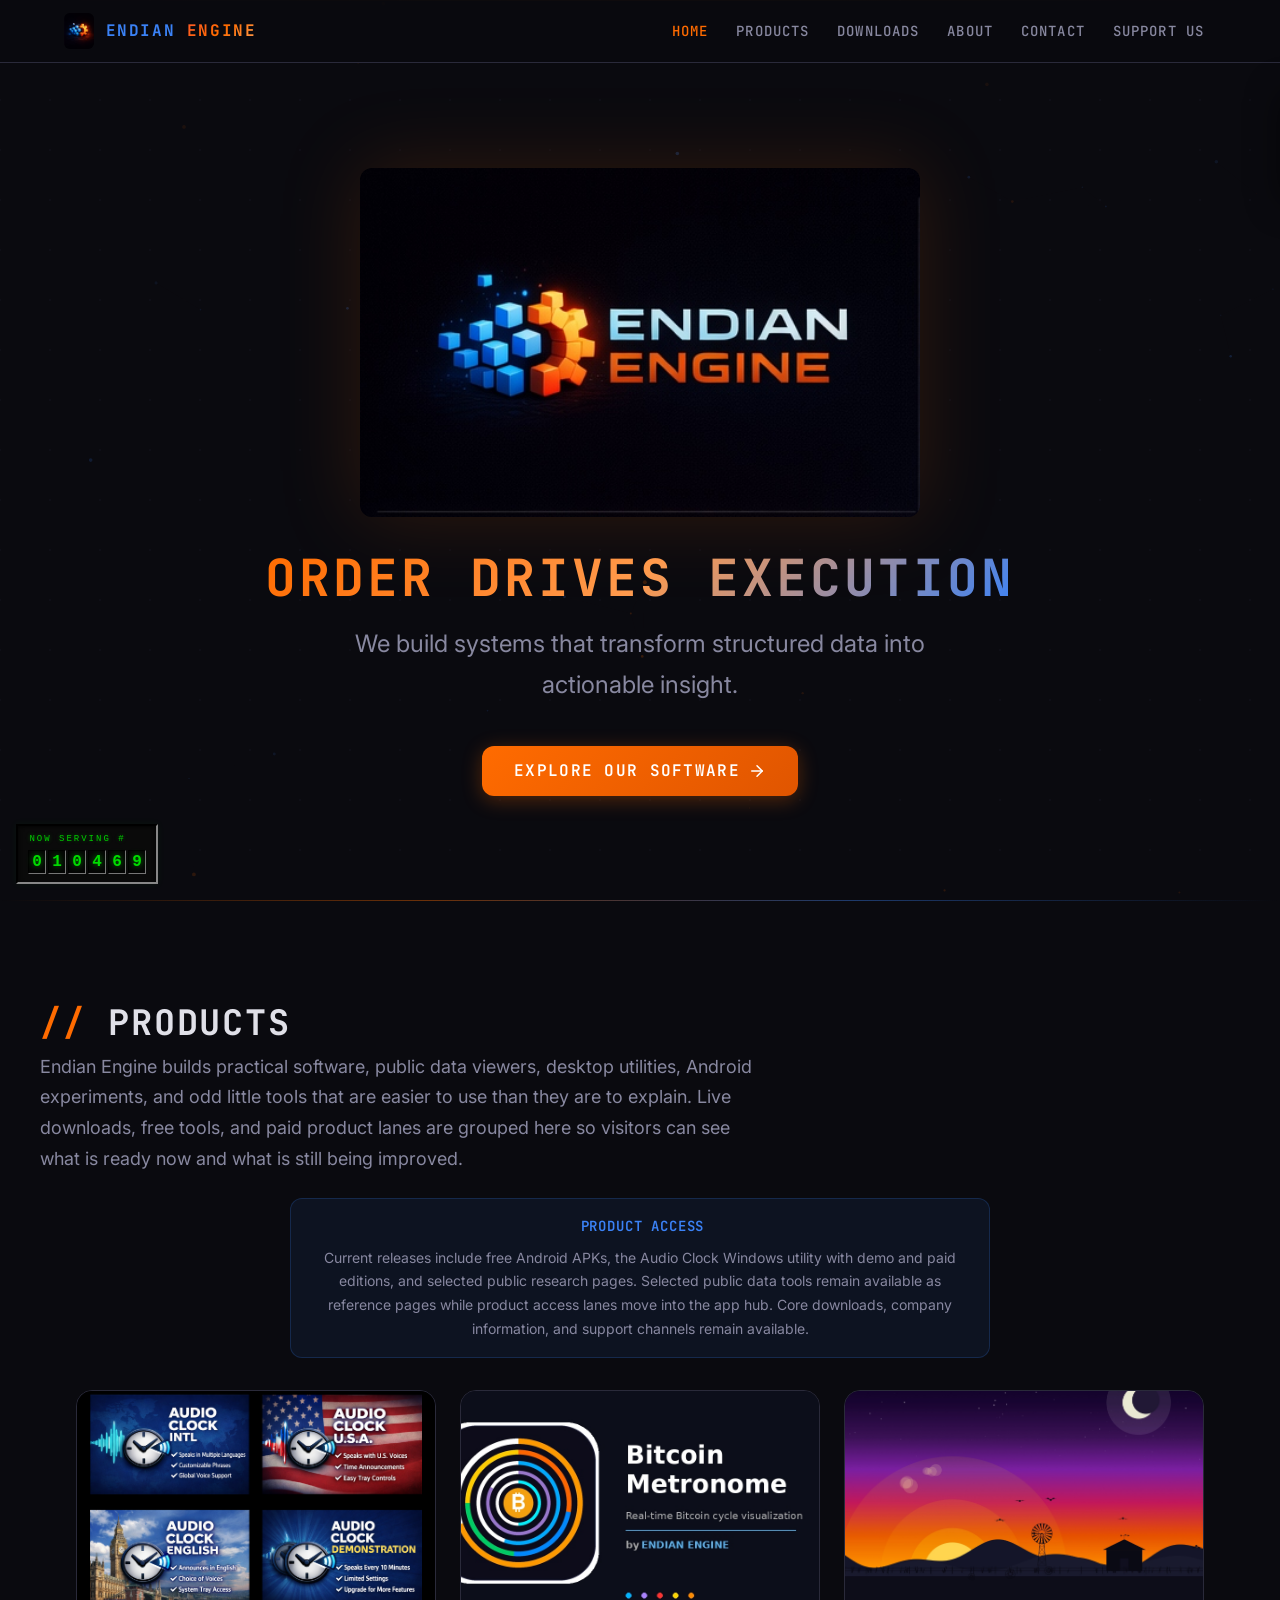
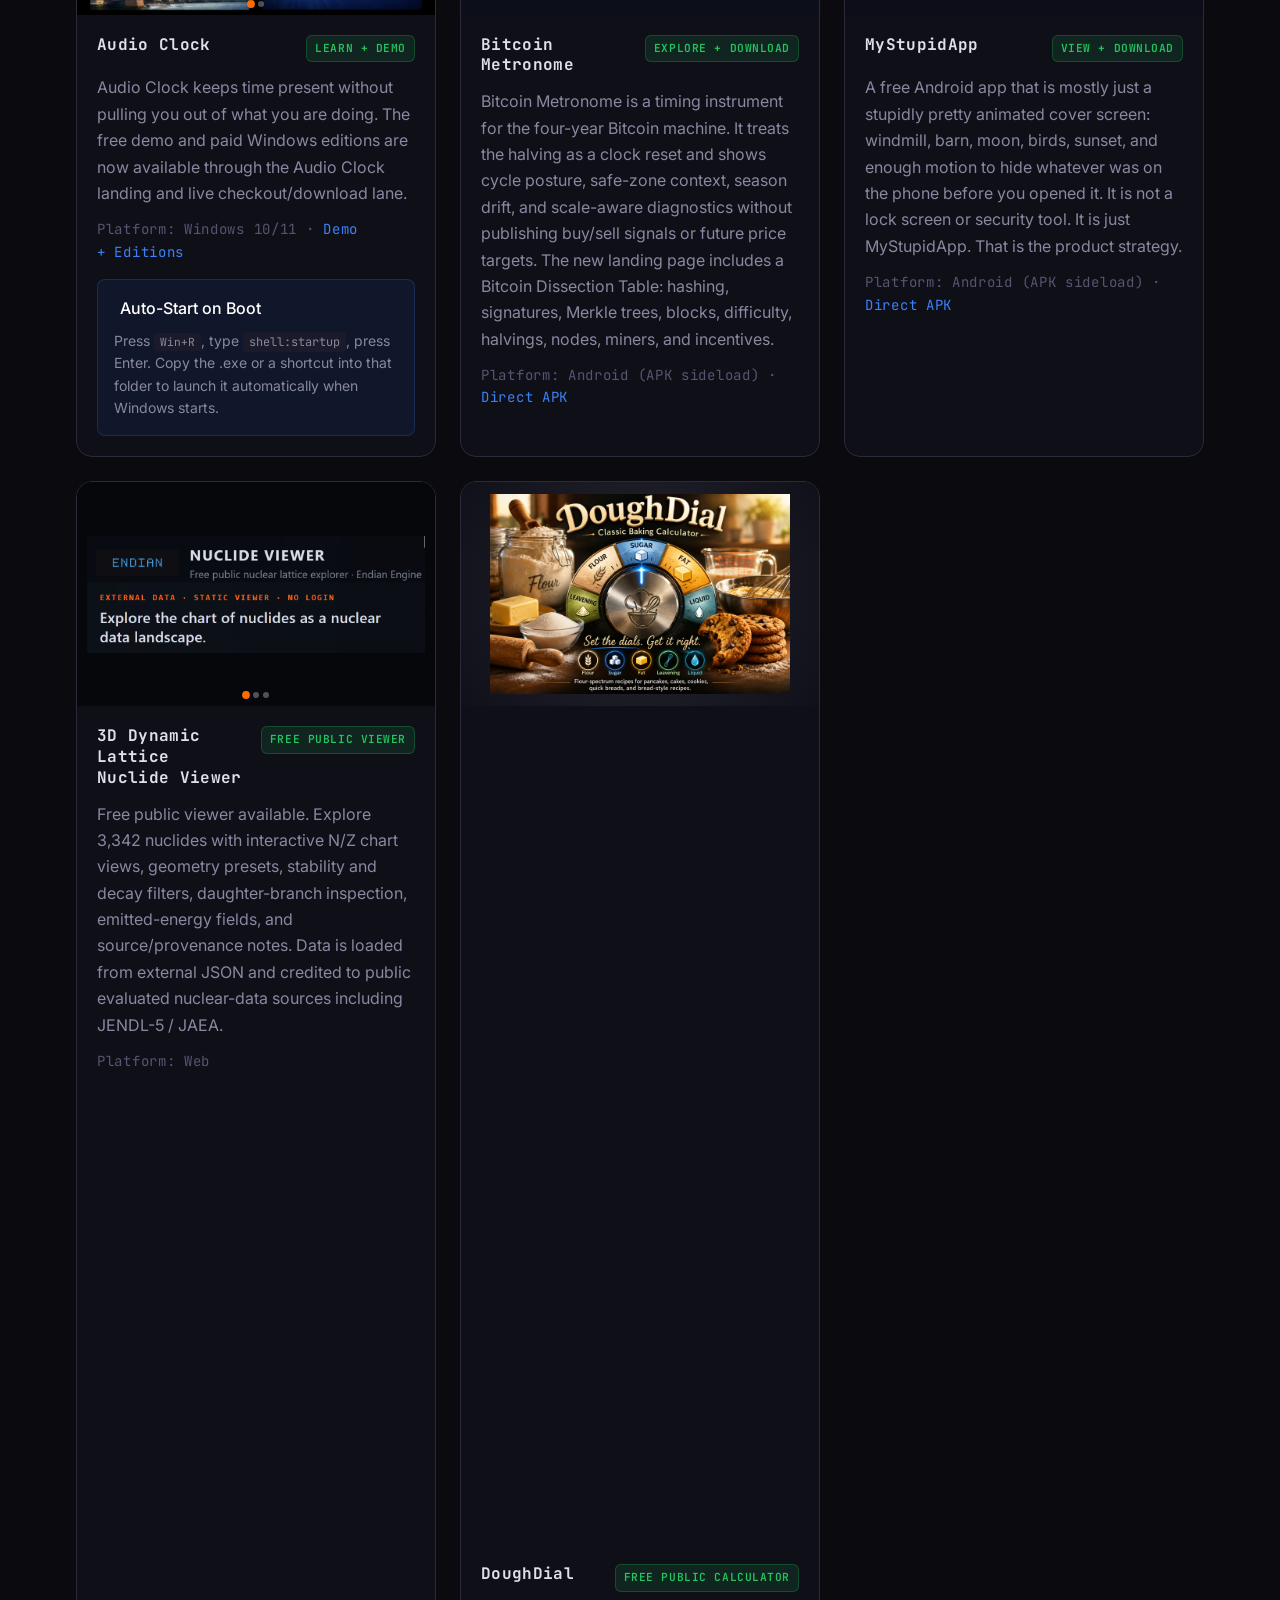
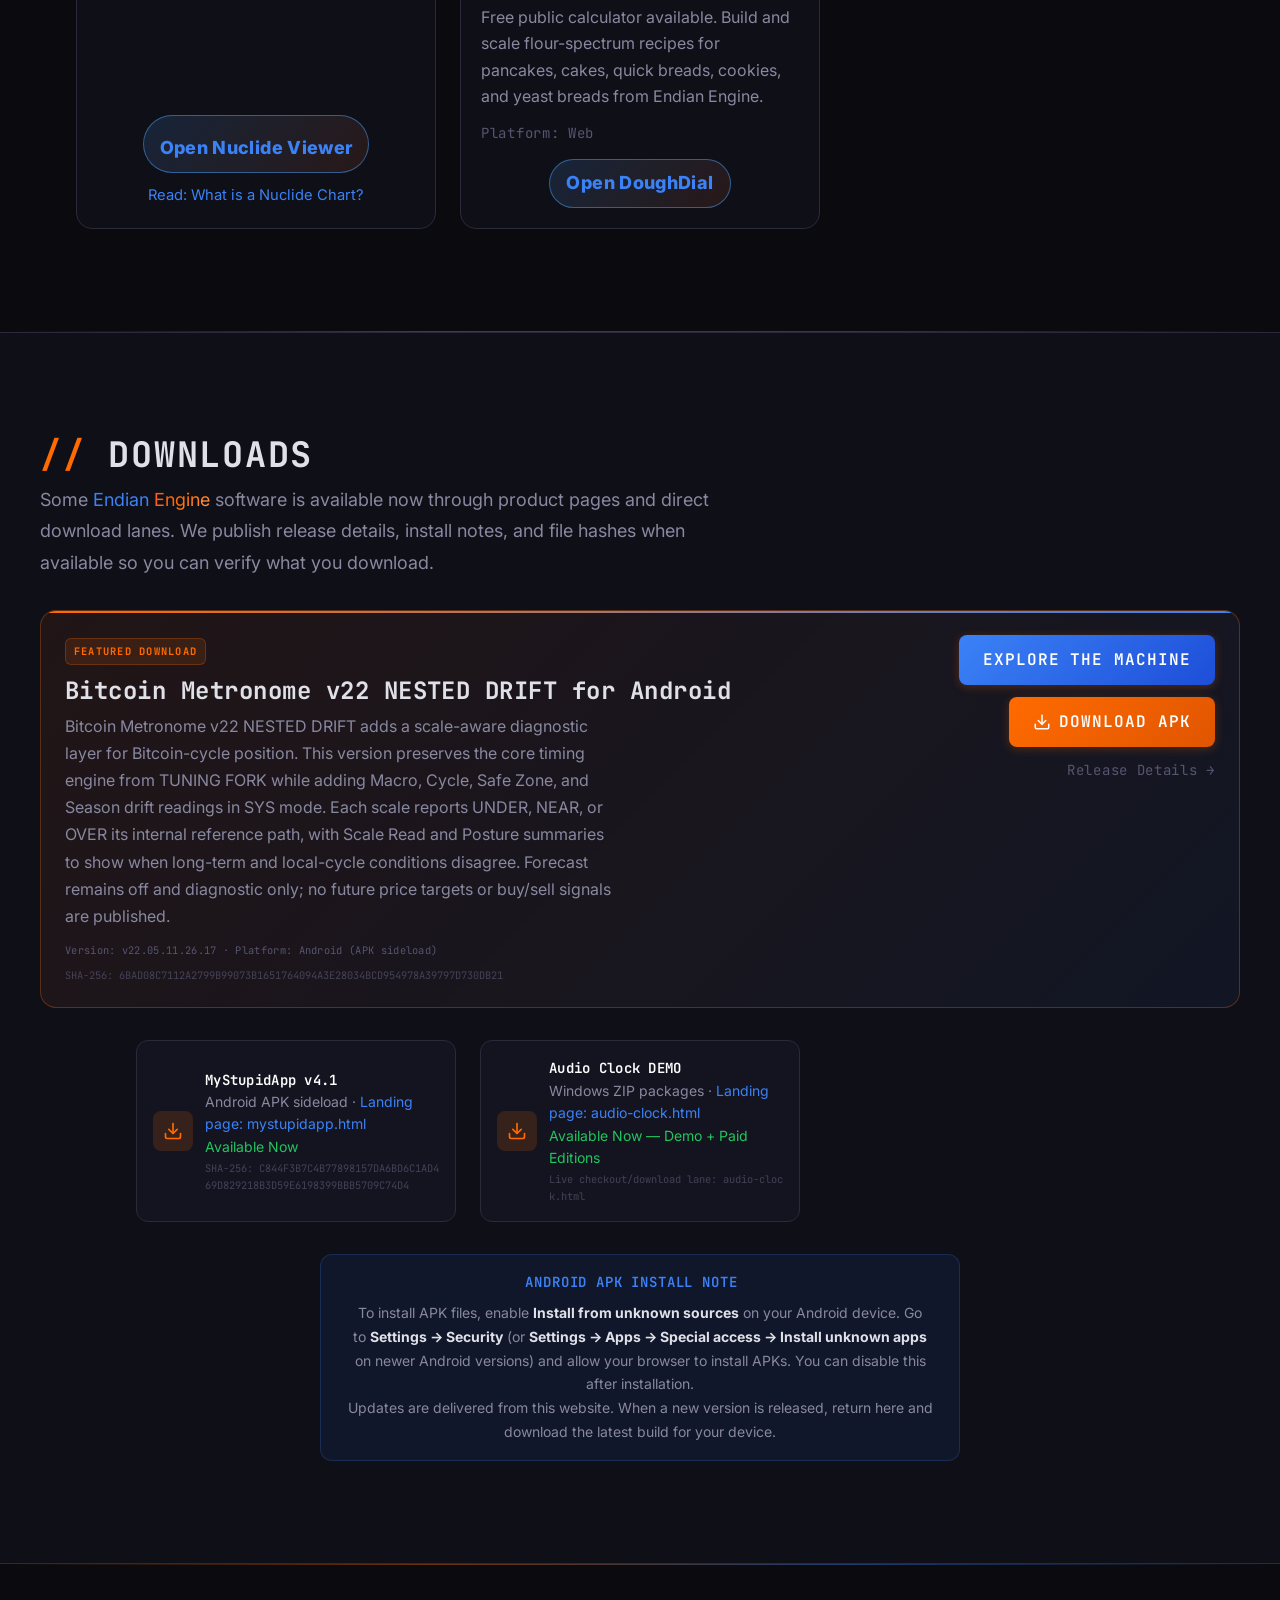
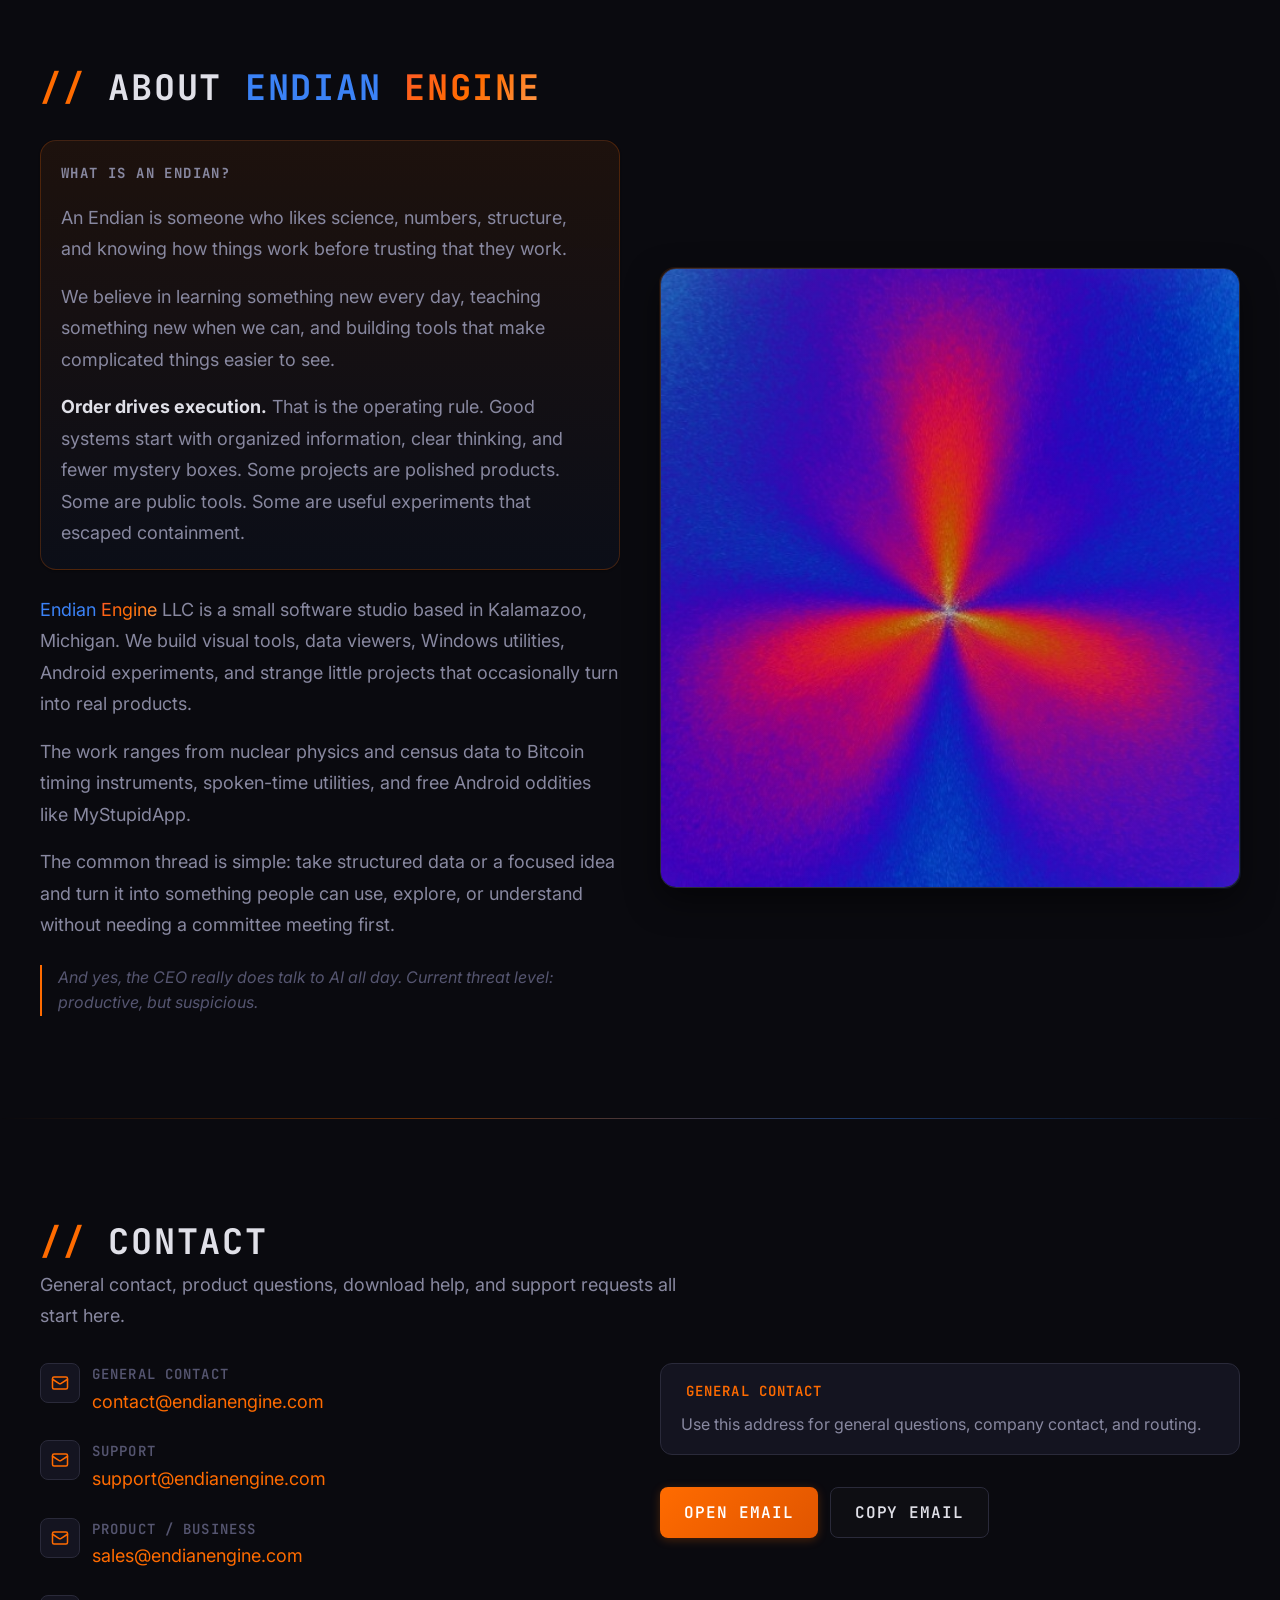
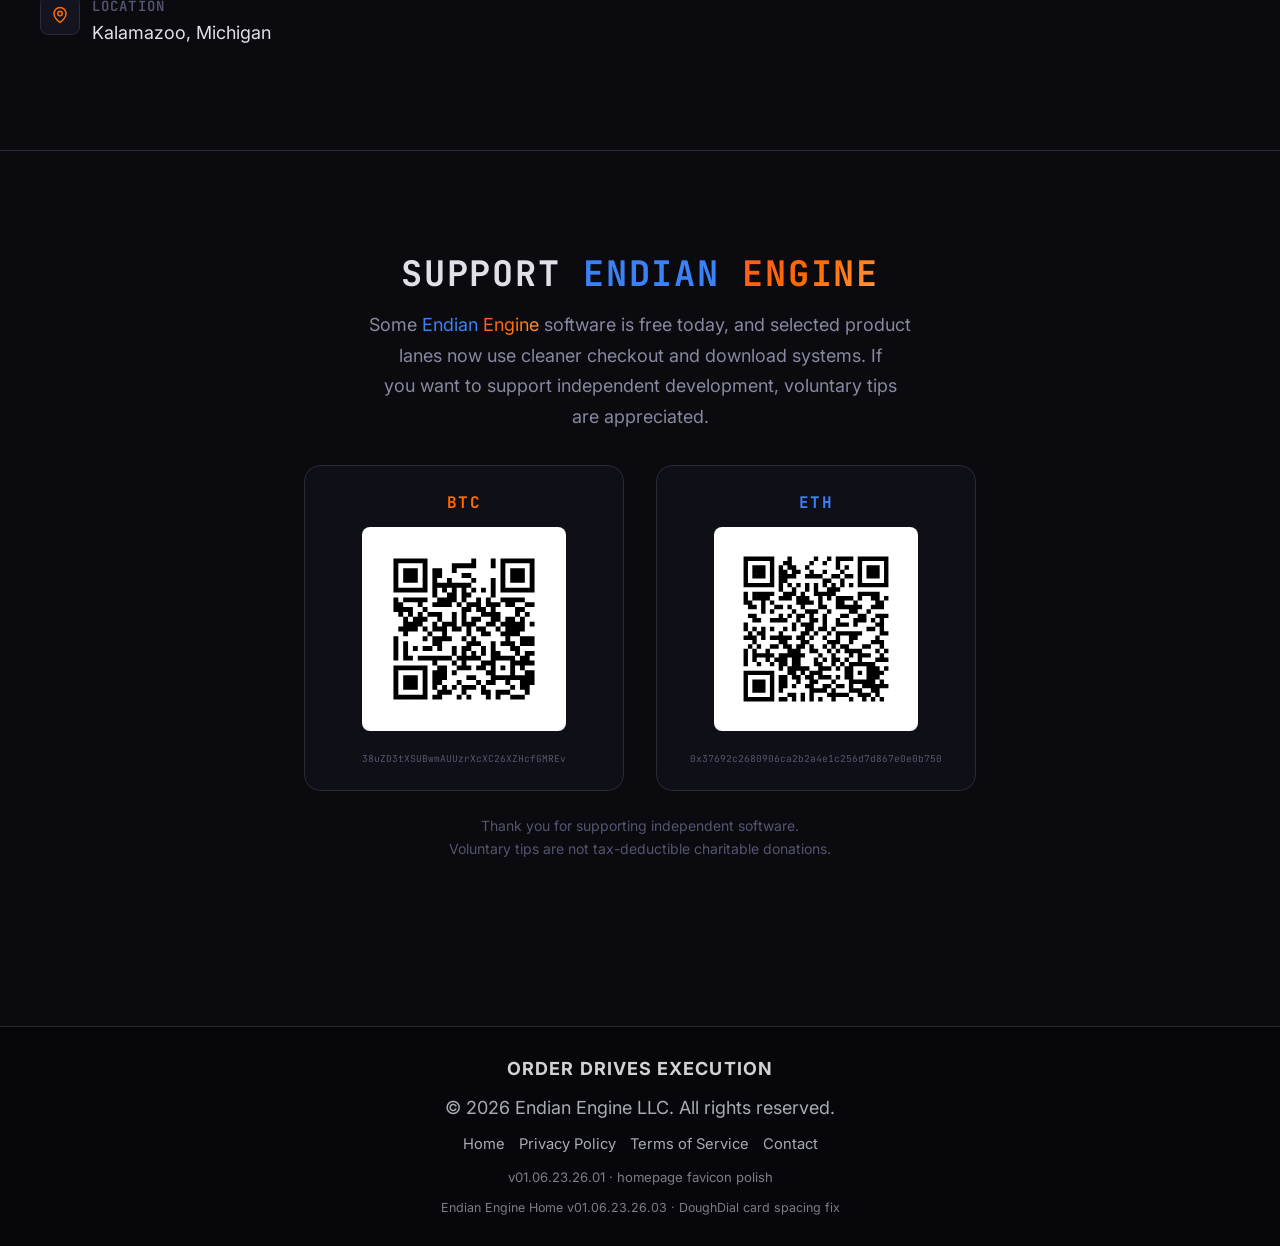
==== index.html @ 236b94b0 "Tighten DoughDial homepage card spacing" ====
<!DOCTYPE html>
<html lang="en">
<head>
  <meta charset="UTF-8">
  <meta name="viewport" content="width=device-width, initial-scale=1.0">

  <title>Endian Engine — Order Drives Execution</title>
  <link rel="icon" href="assets/endian-favicon.svg" type="image/svg+xml">
  <meta name="description" content="Endian Engine builds small software products, public data viewers, Windows utilities, Android experiments, and practical tools from Kalamazoo, Michigan.">

  <link rel="canonical" href="https://endianengine.com/">

  <meta property="og:title" content="Endian Engine — Order Drives Execution">
  <meta property="og:description" content="We build systems that transform structured data into actionable insight.">
  <meta property="og:url" content="https://endianengine.com/">
  <meta property="og:image" content="https://endianengine.com/assets/logo-main.jpg">
  <meta property="og:type" content="website">

  <meta property="og:site_name" content="Endian Engine">
  <meta name="twitter:card" content="summary_large_image">

  <link rel="preconnect" href="https://fonts.googleapis.com">
  <link rel="preconnect" href="https://fonts.gstatic.com" crossorigin>
<link href="https://fonts.googleapis.com/css2?family=JetBrains+Mono:wght@300;400;500;700&family=Inter:wght@300;400;500;600;700&display=swap" rel="stylesheet">

<style>
/* ========== RESET & BASE ========== */
*, *::before, *::after { box-sizing: border-box; margin: 0; padding: 0; }

html {
  -moz-text-size-adjust: none;
  -webkit-text-size-adjust: none;
  text-size-adjust: none;
  -webkit-font-smoothing: antialiased;
  -moz-osx-font-smoothing: grayscale;
  text-rendering: optimizeLegibility;
  scroll-behavior: smooth;
  scroll-padding-top: 80px;
}

:root {
  /* Type Scale */
  --text-xs:   clamp(0.75rem,  0.7rem  + 0.25vw, 0.875rem);
  --text-sm:   clamp(0.875rem, 0.8rem  + 0.35vw, 1rem);
  --text-base: clamp(1rem,     0.95rem + 0.25vw, 1.125rem);
  --text-lg:   clamp(1.125rem, 1rem    + 0.75vw, 1.5rem);
  --text-xl:   clamp(1.5rem,   1.2rem  + 1.25vw, 2.25rem);
  --text-2xl:  clamp(2rem,     1.2rem  + 2.5vw,  3.5rem);
  --text-3xl:  clamp(2.5rem,   1rem    + 4vw,    5rem);

  /* Spacing */
  --space-1:  0.25rem;
  --space-2:  0.5rem;
  --space-3:  0.75rem;
  --space-4:  1rem;
  --space-5:  1.25rem;
  --space-6:  1.5rem;
  --space-8:  2rem;
  --space-10: 2.5rem;
  --space-12: 3rem;
  --space-16: 4rem;
  --space-20: 5rem;
  --space-24: 6rem;
  --space-32: 8rem;

  /* Endian Engine Dark Palette */
  --color-bg:           #0a0a0f;
  --color-surface:      #0f0f18;
  --color-surface-2:    #141420;
  --color-surface-3:    #1a1a2a;
  --color-border:       #2a2a3a;
  --color-border-hover: #3a3a50;
  --color-text:         #e0e0e8;
  --color-text-muted:   #8888a0;
  --color-text-faint:   #555570;
  --color-orange:       #FF6B00;
  --color-orange-glow:  rgba(255, 107, 0, 0.15);
  --color-blue:         #3B82F6;
  --color-blue-glow:    rgba(59, 130, 246, 0.15);
  --color-green:        #22c55e;
  --color-yellow:       #eab308;
  --color-red:          #ef4444;

  /* Fonts */
  --font-display: 'JetBrains Mono', 'Courier New', monospace;
  --font-body: 'Inter', 'Helvetica Neue', sans-serif;

  /* Radius */
  --radius-sm: 0.375rem;
  --radius-md: 0.5rem;
  --radius-lg: 0.75rem;
  --radius-xl: 1rem;

  /* Transitions */
  --transition-interactive: 180ms cubic-bezier(0.16, 1, 0.3, 1);
  --ease-out: cubic-bezier(0.16, 1, 0.3, 1);

  /* Shadows */
  --shadow-sm: 0 1px 2px rgba(0,0,0,0.3);
  --shadow-md: 0 4px 12px rgba(0,0,0,0.4);
  --shadow-lg: 0 12px 32px rgba(0,0,0,0.5);
  --shadow-orange: 0 0 30px rgba(255,107,0,0.2);
  --shadow-blue: 0 0 30px rgba(59,130,246,0.2);

  /* Content widths */
  --content-default: 960px;
  --content-wide: 1200px;
}

body {
  min-height: 100dvh;
  line-height: 1.6;
  font-family: var(--font-body);
  font-size: var(--text-base);
  color: var(--color-text);
  background-color: var(--color-bg);
  overflow-x: hidden;
}

img, picture, video, canvas, svg { display: block; max-width: 100%; height: auto; }
ul[role="list"], ol[role="list"] { list-style: none; }
input, button, textarea, select { font: inherit; color: inherit; }
h1, h2, h3, h4, h5, h6 { text-wrap: balance; line-height: 1.15; font-family: var(--font-display); }
p, li, figcaption { text-wrap: pretty; max-width: 72ch; }

::selection {
  background: rgba(255, 107, 0, 0.25);
  color: var(--color-text);
}

:focus-visible {
  outline: 2px solid var(--color-orange);
  outline-offset: 3px;
  border-radius: var(--radius-sm);
}

@media (prefers-reduced-motion: reduce) {
  *, *::before, *::after {
    animation-duration: 0.01ms !important;
    animation-iteration-count: 1 !important;
    transition-duration: 0.01ms !important;
    scroll-behavior: auto !important;
  }
}

button { cursor: pointer; background: none; border: none; }

a, button, [role="button"], input, textarea, select {
  transition: color var(--transition-interactive),
              background var(--transition-interactive),
              border-color var(--transition-interactive),
              box-shadow var(--transition-interactive);
}

.sr-only {
  position: absolute; width: 1px; height: 1px; padding: 0; margin: -1px;
  overflow: hidden; clip: rect(0, 0, 0, 0); white-space: nowrap; border-width: 0;
}

/* ========== GRID BACKGROUND ========== */
#grid-canvas {
  position: fixed;
  top: 0;
  left: 0;
  width: 100%;
  height: 100%;
  z-index: 0;
  pointer-events: none;
  opacity: 0.4;
}

/* ========== HEADER / NAV ========== */
.header {
  position: fixed;
  top: 0;
  left: 0;
  right: 0;
  z-index: 100;
  background: rgba(10, 10, 15, 0.85);
  backdrop-filter: blur(16px);
  -webkit-backdrop-filter: blur(16px);
  border-bottom: 1px solid var(--color-border);
  transition: transform 0.3s var(--ease-out), box-shadow 0.3s var(--ease-out);
}

.header--scrolled {
  box-shadow: 0 2px 20px rgba(0,0,0,0.5);
}

.header-inner {
  max-width: var(--content-wide);
  margin: 0 auto;
  padding: var(--space-3) var(--space-6);
  display: flex;
  align-items: center;
  justify-content: space-between;
}

.header-logo {
  display: flex;
  align-items: center;
  gap: var(--space-3);
  text-decoration: none;
  color: var(--color-text);
}

.header-logo img {
  height: 36px;
  width: auto;
  border-radius: var(--radius-sm);
}

.header-logo-text {
  font-family: var(--font-display);
  font-size: var(--text-sm);
  font-weight: 700;
  letter-spacing: 0.1em;
  text-transform: uppercase;
  color: var(--color-orange);
}

.nav-desktop {
  display: flex;
  gap: var(--space-1);
}

.nav-desktop a {
  font-family: var(--font-display);
  font-size: var(--text-xs);
  font-weight: 500;
  letter-spacing: 0.08em;
  text-transform: uppercase;
  color: var(--color-text-muted);
  text-decoration: none;
  padding: var(--space-2) var(--space-3);
  border-radius: var(--radius-sm);
  transition: color var(--transition-interactive), background var(--transition-interactive);
}

.nav-desktop a:hover {
  color: var(--color-orange);
  background: var(--color-orange-glow);
}

.nav-desktop a.active {
  color: var(--color-orange);
}

/* Mobile hamburger */
.nav-toggle {
  display: none;
  flex-direction: column;
  gap: 5px;
  padding: var(--space-2);
  cursor: pointer;
}

.nav-toggle span {
  display: block;
  width: 24px;
  height: 2px;
  background: var(--color-text);
  transition: transform 0.3s var(--ease-out), opacity 0.3s var(--ease-out);
}

.nav-toggle.open span:nth-child(1) { transform: rotate(45deg) translate(5px, 5px); }
.nav-toggle.open span:nth-child(2) { opacity: 0; }
.nav-toggle.open span:nth-child(3) { transform: rotate(-45deg) translate(5px, -5px); }

.nav-mobile {
  display: none;
  position: fixed;
  top: 60px;
  left: 0;
  right: 0;
  background: rgba(10, 10, 15, 0.95);
  backdrop-filter: blur(16px);
  -webkit-backdrop-filter: blur(16px);
  border-bottom: 1px solid var(--color-border);
  padding: var(--space-4);
  z-index: 99;
}

.nav-mobile.open {
  display: flex;
  flex-direction: column;
  gap: var(--space-2);
}

.nav-mobile a {
  font-family: var(--font-display);
  font-size: var(--text-sm);
  font-weight: 500;
  letter-spacing: 0.08em;
  text-transform: uppercase;
  color: var(--color-text-muted);
  text-decoration: none;
  padding: var(--space-3) var(--space-4);
  border-radius: var(--radius-sm);
  transition: color var(--transition-interactive), background var(--transition-interactive);
}

.nav-mobile a:hover,
.nav-mobile a:active {
  color: var(--color-orange);
  background: var(--color-orange-glow);
}

@media (max-width: 768px) {
  .nav-desktop { display: none; }
  .nav-toggle { display: flex; }
}

/* ========== SECTIONS ========== */
.section {
  position: relative;
  z-index: 1;
  padding: clamp(var(--space-12), 8vw, var(--space-32)) var(--space-6);
}

.section-inner {
  max-width: var(--content-wide);
  margin: 0 auto;
}

.section-heading {
  font-size: var(--text-xl);
  font-weight: 700;
  color: var(--color-text);
  margin-bottom: var(--space-2);
  letter-spacing: 0.05em;
  text-transform: uppercase;
}

.section-heading .accent {
  color: var(--color-orange);
}

.section-subtext {
  font-size: var(--text-base);
  color: var(--color-text-muted);
  max-width: 65ch;
  line-height: 1.7;
}

/* ========== HERO ========== */
.hero {
  min-height: 100vh;
  display: flex;
  align-items: center;
  justify-content: center;
  text-align: center;
  padding: var(--space-32) var(--space-6) var(--space-16);
  position: relative;
  overflow: hidden;
}

.hero-content {
  position: relative;
  z-index: 2;
  max-width: 800px;
}

.hero-logo {
  max-width: 560px;
  width: 100%;
  margin: 0 auto var(--space-8);
  border-radius: var(--radius-lg);
  filter: drop-shadow(0 0 40px rgba(255, 107, 0, 0.15));
}

.hero-tagline {
  font-family: var(--font-display);
  font-size: var(--text-2xl);
  font-weight: 700;
  letter-spacing: 0.06em;
  text-transform: uppercase;
  margin-bottom: var(--space-4);
  background: linear-gradient(135deg, var(--color-orange), #ff9b4e, var(--color-blue));
  -webkit-background-clip: text;
  -webkit-text-fill-color: transparent;
  background-clip: text;
}

.hero-subtitle {
  font-size: var(--text-lg);
  color: var(--color-text-muted);
  max-width: 580px;
  margin: 0 auto var(--space-10);
  line-height: 1.7;
}

.hero-cta {
  display: inline-flex;
  align-items: center;
  gap: var(--space-2);
  font-family: var(--font-display);
  font-size: var(--text-sm);
  font-weight: 600;
  letter-spacing: 0.08em;
  text-transform: uppercase;
  color: #fff;
  background: linear-gradient(135deg, var(--color-orange), #e05500);
  padding: var(--space-3) var(--space-8);
  border-radius: var(--radius-lg);
  text-decoration: none;
  transition: transform var(--transition-interactive), box-shadow var(--transition-interactive);
  box-shadow: 0 4px 20px rgba(255, 107, 0, 0.3);
}

.hero-cta:hover {
  transform: translateY(-2px);
  box-shadow: 0 8px 30px rgba(255, 107, 0, 0.4);
}

.hero-cta:active {
  transform: translateY(0);
}

.hero-cta svg {
  width: 18px;
  height: 18px;
  transition: transform 0.3s var(--ease-out);
}

.hero-cta:hover svg {
  transform: translateX(3px);
}

/* Scan line across hero */
.hero::after {
  content: '';
  position: absolute;
  top: 0;
  left: 0;
  right: 0;
  height: 1px;
  background: linear-gradient(90deg, transparent, var(--color-orange), transparent);
  animation: scanline 4s ease-in-out infinite;
  opacity: 0.3;
  z-index: 1;
}

@keyframes scanline {
  0%, 100% { top: 0; opacity: 0; }
  10% { opacity: 0.3; }
  90% { opacity: 0.3; }
  50% { top: 100%; }
}
/* ========== Feature Bitcoin Box ========== */
.featured-download-btn {
  display: inline-flex;
  align-items: center;
  gap: var(--space-2);
  font-family: var(--font-display);
  font-size: var(--text-sm);
  font-weight: 600;
  letter-spacing: 0.06em;
  text-transform: uppercase;
  color: #fff;
  background: linear-gradient(135deg, var(--color-orange), #e05500);
  padding: var(--space-3) var(--space-6);
  border-radius: var(--radius-md);
  text-decoration: none;
  box-shadow: 0 2px 10px rgba(255,107,0,0.25);
  transition: transform var(--transition-interactive), box-shadow var(--transition-interactive);
}

.featured-download-link {
  font-family: var(--font-display);
  font-size: var(--text-xs);
  color: var(--color-text-faint);
  text-decoration: none;
  letter-spacing: 0.05em;
  transition: color var(--transition-interactive);
}

  .featured-download-btn:hover {
  transform: translateY(-2px);
  box-shadow: 0 4px 15px rgba(255,107,0,0.35);
}

.featured-download-link:hover {
  color: var(--color-orange);
}

.featured-download-card {
  margin-bottom: var(--space-8);
  padding: var(--space-6);
  background: linear-gradient(135deg, rgba(255,107,0,0.08), rgba(59,130,246,0.06));
  border: 1px solid rgba(255,107,0,0.3);
  border-radius: var(--radius-xl);
  position: relative;
  overflow: hidden;
}

.featured-download-topline {
  position: absolute;
  top: 0;
  left: 0;
  right: 0;
  height: 2px;
  background: linear-gradient(90deg, var(--color-orange), var(--color-blue));
}

.featured-download-layout {
  display: flex;
  align-items: flex-start;
  justify-content: space-between;
  gap: var(--space-4);
  flex-wrap: wrap;
}

.featured-download-copy {
  flex: 1;
  min-width: 240px;
}

.featured-download-badge {
  display: inline-block;
  font-family: var(--font-display);
  font-size: 0.65rem;
  font-weight: 700;
  letter-spacing: 0.12em;
  text-transform: uppercase;
  color: var(--color-orange);
  background: rgba(255,107,0,0.12);
  border: 1px solid rgba(255,107,0,0.25);
  padding: var(--space-1) var(--space-2);
  border-radius: var(--radius-sm);
  margin-bottom: var(--space-3);
}

.featured-download-title {
  font-family: var(--font-display);
  font-size: var(--text-lg);
  font-weight: 700;
  color: var(--color-text);
  margin-bottom: var(--space-2);
  letter-spacing: 0.02em;
}

.featured-download-desc {
  font-size: var(--text-sm);
  color: var(--color-text-muted);
  line-height: 1.7;
  max-width: 55ch;
  margin-bottom: var(--space-3);
}

.featured-download-meta {
  font-family: var(--font-display);
  font-size: 0.65rem;
  color: var(--color-text-faint);
  letter-spacing: 0.03em;
  margin-bottom: var(--space-2);
}

.featured-download-actions {
  display: flex;
  flex-direction: column;
  gap: var(--space-3);
  align-items: flex-end;
  flex-shrink: 0;
}

@media (max-width: 768px) {
  .featured-download-actions {
    width: 100%;
    align-items: flex-start;
  }
}

/* ========== PRODUCT CARDS ========== */
.products-grid {
  display: grid;
  grid-template-columns: repeat(3, minmax(280px, 360px));
  justify-content: center;
  gap: var(--space-6);
  margin-top: var(--space-8);
}

@media (max-width: 1200px) {
  .products-grid {
    grid-template-columns: repeat(2, minmax(280px, 360px));
  }
}

@media (max-width: 768px) {
  .products-grid {
    grid-template-columns: 1fr;
  }
}

.product-card {
  background: var(--color-surface);
  border: 1px solid var(--color-border);
  border-radius: var(--radius-xl);
  overflow: hidden;
  transition: transform var(--transition-interactive),
              border-color var(--transition-interactive),
              box-shadow var(--transition-interactive);
}

.product-card:hover {
  transform: translateY(-4px);
  border-color: var(--color-border-hover);
  box-shadow: var(--shadow-lg);
}

.product-card-image {
  position: relative;
  width: 100%;
  aspect-ratio: 16 / 10;
  overflow: hidden;
  background: var(--color-surface-2);
}

.product-card-image img {
  width: 100%;
  height: 100%;
  object-fit: cover;
  transition: transform 0.5s var(--ease-out);
}

.product-card:hover .product-card-image img {
  transform: scale(1.03);
}

.product-card-body {
  padding: var(--space-5);
}

.product-card-header {
  display: flex;
  align-items: flex-start;
  justify-content: space-between;
  gap: var(--space-3);
  margin-bottom: var(--space-3);
}

.product-card-title {
  font-family: var(--font-display);
  font-size: var(--text-sm);
  font-weight: 700;
  color: var(--color-text);
  letter-spacing: 0.02em;
  line-height: 1.3;
}

.badge {
  display: inline-flex;
  align-items: center;
  gap: var(--space-1);
  font-family: var(--font-display);
  font-size: 0.7rem;
  font-weight: 600;
  letter-spacing: 0.05em;
  text-transform: uppercase;
  padding: var(--space-1) var(--space-2);
  border-radius: var(--radius-sm);
  white-space: nowrap;
  flex-shrink: 0;
}

.badge--green {
  color: var(--color-green);
  background: rgba(34, 197, 94, 0.12);
  border: 1px solid rgba(34, 197, 94, 0.25);
}

.badge--yellow {
  color: var(--color-yellow);
  background: rgba(234, 179, 8, 0.12);
  border: 1px solid rgba(234, 179, 8, 0.25);
}

.badge--blue {
  color: var(--color-blue);
  background: rgba(59, 130, 246, 0.12);
  border: 1px solid rgba(59, 130, 246, 0.25);
}

.product-card-desc {
  font-size: var(--text-sm);
  color: var(--color-text-muted);
  line-height: 1.65;
}

.product-card-platform {
  font-family: var(--font-display);
  font-size: var(--text-xs);
  color: var(--color-text-faint);
  margin-top: var(--space-3);
  letter-spacing: 0.05em;
}

/* Image carousel for multi-screenshot products */
.product-card-images {
  position: relative;
  width: 100%;
  aspect-ratio: 16 / 10;
  overflow: hidden;
  background: var(--color-surface-2);
}

.product-card-images img {
  position: absolute;
  top: 0;
  left: 0;
  width: 100%;
  height: 100%;
  object-fit: cover;
  opacity: 0;
  transition: opacity 0.8s ease;
}

.product-card-images img.active {
  opacity: 1;
}

.carousel-dots {
  position: absolute;
  bottom: var(--space-2);
  left: 50%;
  transform: translateX(-50%);
  display: flex;
  gap: var(--space-1);
  z-index: 2;
}

.carousel-dot {
  width: 6px;
  height: 6px;
  border-radius: 50%;
  background: rgba(255, 255, 255, 0.3);
  border: none;
  padding: 0;
  cursor: pointer;
  transition: background var(--transition-interactive), transform var(--transition-interactive);
}

.carousel-dot.active {
  background: var(--color-orange);
  transform: scale(1.3);
}

/* ========== DOWNLOADS ========== */
.downloads-section {
  background: var(--color-surface);
  border-top: 1px solid var(--color-border);
  border-bottom: 1px solid var(--color-border);
}

.downloads-message {
  font-size: var(--text-base);
  color: var(--color-text-muted);
  max-width: 65ch;
  line-height: 1.75;
  margin-bottom: var(--space-8);
}

.downloads-grid {
  display: grid;
  grid-template-columns: repeat(3, minmax(260px, 320px));
  justify-content: center;
  gap: 24px;
}

@media (max-width: 1024px) {
  .downloads-grid {
    grid-template-columns: repeat(2, minmax(260px, 320px));
  }
}

@media (max-width: 640px) {
  .downloads-grid {
    grid-template-columns: 1fr;
  }

  .download-item {
    align-items: flex-start;
  }

  .download-name,
  .download-size,
  .download-status,
  .download-hash {
    overflow-wrap: anywhere;
  }

  .download-hash {
    font-size: 0.6rem;
  }
}
.download-item {
  display: flex;
  align-items: center;
  gap: var(--space-3);
  padding: var(--space-4);
  background: var(--color-surface-2);
  border: 1px solid var(--color-border);
  border-radius: var(--radius-lg);
  opacity: 0.5;
  cursor: not-allowed;
}

.download-item.download-active {
  opacity: 1;
  cursor: pointer;
  transition: border-color 0.2s ease, background 0.2s ease;
}

.download-item.download-active:hover {
  border-color: var(--color-orange);
  background: var(--color-surface-3);
}

.download-hash {
  font-family: var(--font-display);
  font-size: 0.65rem;
  color: var(--color-text-faint);
  word-break: break-all;
  margin-top: 2px;
  opacity: 0.7;
}

.download-size {
  font-size: var(--text-xs);
  color: var(--color-text-muted);
}

.download-icon {
  width: 40px;
  height: 40px;
  flex-shrink: 0;
  display: flex;
  align-items: center;
  justify-content: center;
  background: var(--color-surface-3);
  border-radius: var(--radius-md);
  color: var(--color-text-faint);
}

.download-icon svg {
  width: 20px;
  height: 20px;
}

.download-info {
  flex: 1;
  min-width: 0;
  text-align: left;
}

.download-name {
  font-family: var(--font-display);
  font-size: var(--text-xs);
  font-weight: 600;
  color: #ffffff;
  letter-spacing: 0.02em;
}

.download-status {
  font-size: var(--text-xs);
  color: var(--color-text-faint);
}

.download-coming-soon {
  justify-content: center;
  align-items: center;
  min-height: 110px;
  opacity: 1;
  cursor: default;
  background: linear-gradient(
    180deg,
    rgba(255, 107, 0, 0.18),
    rgba(255, 107, 0, 0.07)
  );
  border: 1px solid rgba(255, 107, 0, 0.38);
  box-shadow:
    inset 0 1px 0 rgba(255,255,255,0.04),
    0 0 22px rgba(255, 107, 0, 0.12);
}

.coming-soon-text {
  width: 100%;
  text-align: center;
  font-family: var(--font-display);
  font-size: var(--text-sm);
  font-weight: 700;
  letter-spacing: 0.08em;
  text-transform: uppercase;
  color: #ff4fc3;
  text-shadow:
    0 0 6px rgba(255, 79, 195, 0.45),
    0 0 14px rgba(255, 79, 195, 0.22);
  animation: comingSoonGlimmer 3.6s ease-in-out infinite;
}

@keyframes comingSoonGlimmer {
  0% {
    opacity: 0.88;
    text-shadow:
      0 0 4px rgba(255, 79, 195, 0.30),
      0 0 10px rgba(255, 79, 195, 0.16);
  }
  50% {
    opacity: 1;
    text-shadow:
      0 0 7px rgba(255, 79, 195, 0.48),
      0 0 18px rgba(255, 79, 195, 0.26);
  }
  100% {
    opacity: 0.92;
    text-shadow:
      0 0 5px rgba(255, 79, 195, 0.34),
      0 0 12px rgba(255, 79, 195, 0.18);
  }
}
 /* ======== Android APK Install Note and the two Auto-Start on Boot boxes =====================*/

.info-note {
  margin-top: var(--space-8);
  margin-left: auto;
  margin-right: auto;
  text-align: center;
  padding: var(--space-4) var(--space-5);
  background: rgba(59,130,246,0.08);
  border: 1px solid rgba(59,130,246,0.2);
  border-radius: var(--radius-lg);
  max-width: 640px;
}

.info-note-title {
  font-family: var(--font-display);
  font-size: var(--text-xs);
  font-weight: 600;
  color: var(--color-blue);
  letter-spacing: 0.06em;
  text-transform: uppercase;
  margin-bottom: var(--space-2);
}

.info-note-text {
  font-size: var(--text-xs);
  color: var(--color-text-muted);
  line-height: 1.7;
  margin: 0;
}

.info-note-text strong {
  color: var(--color-text);
}

.mini-instruction {
  margin-top: var(--space-4);
  padding: var(--space-4);
  background: rgba(59,130,246,0.08);
  border: 1px solid rgba(59,130,246,0.2);
  border-radius: 8px;
}

.mini-instruction-title {
  font-size: var(--text-sm);
  color: #ffffff;
  margin: 0 0 var(--space-2) 0;
  font-weight: 500;
}

.mini-instruction-text {
  font-size: var(--text-xs);
  color: var(--color-text-muted);
  margin: 0;
}

.mini-instruction kbd,
.mini-instruction code {
  background: var(--color-surface-3);
  padding: 2px 6px;
  border-radius: 4px;
  font-family: var(--font-display);
}

.mini-instruction kbd {
  font-size: 0.8em;
}

.mini-instruction code {
  font-size: 0.85em;
}

/* ========== ABOUT ========== */
.about-layout {
  display: grid;
  grid-template-columns: 1fr 1fr;
  gap: var(--space-10);
  align-items: center;
  margin-top: var(--space-8);
}

@media (max-width: 768px) {
  .about-layout {
    grid-template-columns: 1fr;
    gap: var(--space-6);
  }
}

.about-text p {
  color: var(--color-text-muted);
  line-height: 1.75;
  margin-bottom: var(--space-4);
}

.about-text .aside {
  color: var(--color-text-faint);
  font-style: italic;
  font-size: var(--text-sm);
  border-left: 2px solid var(--color-orange);
  padding-left: var(--space-4);
  margin-top: var(--space-6);
}

.about-visual {
  position: relative;
}

.about-visual img {
  width: 100%;
  border-radius: var(--radius-xl);
  border: 1px solid var(--color-border);
  box-shadow: var(--shadow-lg);
}

.about-visual::after {
  content: '';
  position: absolute;
  inset: -1px;
  border-radius: var(--radius-xl);
  background: linear-gradient(135deg, rgba(255, 107, 0, 0.1), transparent, rgba(59, 130, 246, 0.1));
  pointer-events: none;
}

.about-manifesto {
  margin-bottom: var(--space-6);
  padding: var(--space-5);
  background: linear-gradient(180deg, rgba(255,107,0,0.08), rgba(59,130,246,0.04));
  border: 1px solid rgba(255,107,0,0.22);
  border-radius: var(--radius-xl);
  box-shadow: var(--shadow-sm);
}

.about-manifesto-kicker {
  font-family: var(--font-display);
  font-size: var(--text-xs);
  font-weight: 700;
  letter-spacing: 0.1em;
  text-transform: uppercase;
  color: var(--color-orange);
  margin: 0 0 var(--space-3) 0;
}

.about-manifesto-text {
  color: var(--color-text-muted);
  line-height: 1.8;
  margin: 0 0 var(--space-3) 0;
}

.about-manifesto-text:last-child {
  margin-bottom: 0;
}

.about-manifesto strong {
  color: var(--color-text);
}

/* ========== CONTACT ========== */
.contact-layout {
  display: grid;
  grid-template-columns: 1fr 1fr;
  gap: var(--space-10);
  margin-top: var(--space-8);
}

@media (max-width: 768px) {
  .contact-layout {
    grid-template-columns: 1fr;
    gap: var(--space-6);
  }
}

.contact-info {
  display: flex;
  flex-direction: column;
  gap: var(--space-6);
}

.contact-detail {
  display: flex;
  align-items: flex-start;
  gap: var(--space-3);
}

.contact-detail-icon {
  width: 40px;
  height: 40px;
  flex-shrink: 0;
  display: flex;
  align-items: center;
  justify-content: center;
  background: var(--color-surface-2);
  border: 1px solid var(--color-border);
  border-radius: var(--radius-md);
  color: var(--color-orange);
}

.contact-detail-icon svg {
  width: 18px;
  height: 18px;
}

.contact-detail-text {
  display: flex;
  flex-direction: column;
  gap: 2px;
}

.contact-detail-label {
  font-family: var(--font-display);
  font-size: var(--text-xs);
  font-weight: 600;
  color: var(--color-text-faint);
  letter-spacing: 0.08em;
  text-transform: uppercase;
}

.contact-detail-value {
  font-size: var(--text-base);
  color: var(--color-text);
}

.contact-detail-value a {
  color: var(--color-orange);
  text-decoration: none;
  transition: color var(--transition-interactive);
}

.contact-detail-value a:hover {
  color: #ff9b4e;
}

.contact-form {
  display: flex;
  flex-direction: column;
  gap: var(--space-4);
}

.form-group {
  display: flex;
  flex-direction: column;
  gap: var(--space-1);
}

.form-group label {
  font-family: var(--font-display);
  font-size: var(--text-xs);
  font-weight: 600;
  color: var(--color-text-faint);
  letter-spacing: 0.06em;
  text-transform: uppercase;
}

.form-group input,
.form-group textarea {
  background: var(--color-surface-2);
  border: 1px solid var(--color-border);
  border-radius: var(--radius-md);
  padding: var(--space-3) var(--space-4);
  font-size: var(--text-sm);
  color: var(--color-text);
  transition: border-color var(--transition-interactive), box-shadow var(--transition-interactive);
}

.form-group input:focus,
.form-group textarea:focus {
  outline: none;
  border-color: var(--color-orange);
  box-shadow: 0 0 0 3px var(--color-orange-glow);
}

.form-group textarea {
  resize: vertical;
  min-height: 120px;
}

.form-submit {
  font-family: var(--font-display);
  font-size: var(--text-sm);
  font-weight: 600;
  letter-spacing: 0.06em;
  text-transform: uppercase;
  color: #fff;
  background: linear-gradient(135deg, var(--color-orange), #e05500);
  padding: var(--space-3) var(--space-6);
  border-radius: var(--radius-md);
  border: none;
  cursor: pointer;
  transition: transform var(--transition-interactive), box-shadow var(--transition-interactive);
  box-shadow: 0 2px 10px rgba(255, 107, 0, 0.25);
  align-self: flex-start;
}

.form-submit:hover {
  transform: translateY(-1px);
  box-shadow: 0 4px 15px rgba(255, 107, 0, 0.35);
}

.form-submit:active {
  transform: translateY(0);
}

.contact-quick-copy {
  background: var(--color-surface-2);
  border: 1px solid var(--color-border);
  border-radius: var(--radius-lg);
  padding: var(--space-4) var(--space-5);
}

.contact-quick-copy-title {
  font-family: var(--font-display);
  font-size: var(--text-xs);
  font-weight: 600;
  color: var(--color-orange);
  letter-spacing: 0.08em;
  text-transform: uppercase;
  margin: 0 0 var(--space-2);
}

.contact-quick-copy-text {
  font-size: var(--text-sm);
  color: var(--color-text-muted);
  line-height: 1.7;
  margin: 0;
}

.contact-email-card {
  background: var(--color-surface-2);
  border: 1px solid var(--color-border);
  border-radius: var(--radius-lg);
  padding: var(--space-4) var(--space-5);
}

.contact-email-top {
  display: flex;
  flex-direction: column;
  gap: var(--space-1);
}

.contact-email-address {
  font-size: var(--text-base);
  color: var(--color-text);
  word-break: break-word;
}

.contact-email-actions {
  display: flex;
  flex-wrap: wrap;
  gap: var(--space-3);
  margin-top: var(--space-4);
}

.contact-email-actions .form-submit {
  align-self: auto;
  display: inline-flex;
  align-items: center;
  justify-content: center;
  text-decoration: none;
}

.contact-copy-btn {
  font-family: var(--font-display);
  font-size: var(--text-sm);
  font-weight: 600;
  letter-spacing: 0.06em;
  text-transform: uppercase;
  color: var(--color-text);
  background: rgba(255,255,255,0.02);
  padding: var(--space-3) var(--space-6);
  border-radius: var(--radius-md);
  border: 1px solid var(--color-border);
  cursor: pointer;
  transition: transform var(--transition-interactive), border-color var(--transition-interactive), color var(--transition-interactive), box-shadow var(--transition-interactive);
}

.contact-copy-btn:hover {
  transform: translateY(-1px);
  color: #fff;
  border-color: rgba(255, 107, 0, 0.4);
  box-shadow: 0 4px 15px rgba(255, 107, 0, 0.12);
}

.contact-copy-btn:active {
  transform: translateY(0);
}

.contact-copy-status {
  min-height: 1.2em;
  font-family: var(--font-display);
  font-size: var(--text-xs);
  color: var(--color-orange);
  letter-spacing: 0.05em;
  text-transform: uppercase;
}

@media (max-width: 640px) {
  .contact-email-actions {
    flex-direction: column;
  }

  .contact-email-actions .form-submit,
  .contact-copy-btn {
    width: 100%;
  }
}

/* ========== FOOTER ========== */
.footer {
  position: relative;
  z-index: 1;
  background: var(--color-surface);
  border-top: 1px solid var(--color-border);
  padding: var(--space-10) var(--space-6);
}

.footer-inner {
  max-width: var(--content-wide);
  margin: 0 auto;
  display: flex;
  flex-direction: column;
  align-items: center;
  gap: var(--space-4);
  text-align: center;
}

.footer-tagline {
  font-family: var(--font-display);
  font-size: var(--text-xs);
  font-weight: 500;
  letter-spacing: 0.15em;
  text-transform: uppercase;
  color: var(--color-text-faint);
}

.footer-copyright {
  font-size: var(--text-xs);
  color: var(--color-text-faint);
}

.footer-links {
  display: flex;
  gap: var(--space-4);
  flex-wrap: wrap;
  justify-content: center;
}

.footer-links a {
  font-size: var(--text-xs);
  color: var(--color-text-faint);
  text-decoration: none;
  transition: color var(--transition-interactive);
}

.footer-links a:hover {
  color: var(--color-orange);
}

/* ========== SCROLL REVEAL ANIMATIONS ========== */
.reveal {
  opacity: 0;
  transform: translateY(20px);
  transition: opacity 0.6s var(--ease-out), transform 0.6s var(--ease-out);
}

.reveal.visible {
  opacity: 1;
  transform: translateY(0);
}

/* Stagger children */
.stagger > .reveal:nth-child(1) { transition-delay: 0ms; }
.stagger > .reveal:nth-child(2) { transition-delay: 60ms; }
.stagger > .reveal:nth-child(3) { transition-delay: 120ms; }
.stagger > .reveal:nth-child(4) { transition-delay: 180ms; }
.stagger > .reveal:nth-child(5) { transition-delay: 240ms; }
.stagger > .reveal:nth-child(6) { transition-delay: 300ms; }
.stagger > .reveal:nth-child(7) { transition-delay: 360ms; }

/* ========== EXIT INTENT TOAST ========== */
.exit-toast {
  position: fixed;
  top: var(--space-20);
  right: var(--space-6);
  z-index: 200;
  background: var(--color-surface-2);
  border: 1px solid var(--color-border);
  border-radius: var(--radius-lg);
  padding: var(--space-4) var(--space-5);
  max-width: 380px;
  box-shadow: var(--shadow-lg);
  display: flex;
  align-items: flex-start;
  gap: var(--space-3);
  transform: translateX(calc(100% + var(--space-6)));
  transition: transform 0.4s var(--ease-out);
}

.exit-toast.show {
  transform: translateX(0);
}

.exit-toast-text {
  font-size: var(--text-sm);
  color: var(--color-text-muted);
  line-height: 1.6;
  flex: 1;
}

.exit-toast-close {
  flex-shrink: 0;
  width: 28px;
  height: 28px;
  display: flex;
  align-items: center;
  justify-content: center;
  border-radius: var(--radius-sm);
  color: var(--color-text-faint);
  transition: color var(--transition-interactive), background var(--transition-interactive);
}

.exit-toast-close:hover {
  color: var(--color-text);
  background: var(--color-surface-3);
}

/* ========== SECTION DIVIDER ========== */
.section-divider {
  height: 1px;
  background: linear-gradient(90deg, transparent, var(--color-border), transparent);
  margin: 0;
  border: none;
}


/* ========== ENDIAN ENGINE WORDMARK & MARKERS ========== */
.brand-wordmark {
  display: inline-block;
  white-space: nowrap;
  font: inherit;
  letter-spacing: inherit;
  text-transform: inherit;
}

.brand-wordmark .brand-endian {
  color: var(--color-blue);
}

.brand-wordmark .brand-engine {
  background: linear-gradient(135deg, #ff5a2a 0%, #ff6b00 50%, #ff9b4e 100%);
  -webkit-background-clip: text;
  -webkit-text-fill-color: transparent;
  background-clip: text;
  color: transparent;
}

.ee-inline-mark {
  display: inline-flex;
  align-items: flex-end;
  gap: 0.06em;
  margin-right: 0.30em;
  vertical-align: -0.08em;
  white-space: nowrap;
  font-size: 1em;
  line-height: 1;
}

.ee-inline-mark .mark-i,
.ee-inline-mark .mark-bang {
  position: relative;
  display: inline-block;
  font-size: 0;
  line-height: 0;
}

.ee-inline-mark .mark-i {
  width: 0.18em;
  height: 0.96em;
}

.ee-inline-mark .mark-i::before {
  content: "";
  position: absolute;
  left: 50%;
  transform: translateX(-50%);
  top: 0.26em;
  width: 0.11em;
  height: 0.56em;
  border-radius: 0.03em;
  background: #66a3ff;
}

.ee-inline-mark .mark-i::after {
  content: "";
  position: absolute;
  left: 50%;
  transform: translateX(-50%);
  top: 0.02em;
  width: 0.10em;
  height: 0.10em;
  border-radius: 0.02em;
  background: #66a3ff;
}

.ee-inline-mark .mark-bang {
  width: 0.18em;
  height: 0.96em;
}

.ee-inline-mark .mark-bang::before {
  content: "";
  position: absolute;
  left: 50%;
  transform: translateX(-50%);
  top: 0.02em;
  width: 0.11em;
  height: 0.62em;
  border-radius: 0.03em;
  background: linear-gradient(180deg, #ff9a3d 0%, #ff7a1a 100%);
}

.ee-inline-mark .mark-bang::after {
  content: "";
  position: absolute;
  left: 50%;
  transform: translateX(-50%);
  bottom: 0.02em;
  width: 0.10em;
  height: 0.10em;
  border-radius: 0.02em;
  background: #ff7a1a;
}


.ee-inline-mark--tight {
  gap: 0.045em;
}

/* ========== GLOW LINE ========== */
.glow-line {
  height: 1px;
  background: linear-gradient(90deg, transparent, var(--color-orange), var(--color-blue), transparent);
  opacity: 0.4;
}

/* Nuclide card screenshot fit fix */
.product-card--nuclide .product-card-images {
  background:
    radial-gradient(circle at 22% 12%, rgba(77,166,255,.16), transparent 34%),
    radial-gradient(circle at 78% 28%, rgba(255,106,26,.11), transparent 34%),
    #05070b;
}

.product-card--nuclide .product-card-images img {
  object-fit: contain !important;
  padding: 10px;
  background: #05070b;
}

.product-card--nuclide .carousel-dots {
  bottom: 8px;
}


/* Nuclide card action/link polish */
.product-card-images--link {
  cursor: pointer;
}

.product-card-images--link:focus-visible {
  outline: 2px solid var(--color-blue);
  outline-offset: 4px;
}

.product-card-actions {
  display: flex;
  flex-wrap: wrap;
  align-items: center;
  gap: .7rem;
  margin-top: .95rem;
}

.product-card-actions--center {
  justify-content: center;
  text-align: center;
}

.product-card-button {
  display: inline-flex;
  align-items: center;
  justify-content: center;
  min-height: 38px;
  padding: .55rem 1rem;
  border: 1px solid rgba(77,166,255,.48);
  border-radius: 999px;
  background: linear-gradient(135deg, rgba(77,166,255,.15), rgba(255,106,26,.10));
  color: var(--color-blue);
  text-decoration: none;
  font-weight: 800;
  letter-spacing: .02em;
}

.product-card-button:hover {
  color: #fff;
  border-color: rgba(255,106,26,.65);
  box-shadow: 0 0 18px rgba(77,166,255,.18);
}

.product-card-text-link {
  color: var(--color-blue);
  text-decoration: none;
  font-size: .92rem;
}

.product-card-text-link:hover {
  text-decoration: underline;
}
</style>

<style id="ee-doughdial-homepage-layout-fix">
  /* v01.06.23.26.03: DoughDial card spacing + image containment */
  img[src$="DoughDial_2.png"] {
    object-fit: contain !important;
    object-position: center center !important;
    background: radial-gradient(circle at center, rgba(255,255,255,.08), rgba(0,0,0,.20)) !important;
    padding: 12px !important;
    box-sizing: border-box !important;
    margin-bottom: 0 !important;
  }

  .ee-doughdial-product-card {
    display: flex !important;
    flex-direction: column !important;
  }

  .ee-doughdial-image-wrap {
    margin-bottom: 12px !important;
    padding-bottom: 0 !important;
  }

  .ee-doughdial-title-block {
    margin-top: 0 !important;
    padding-top: 0 !important;
  }

  .ee-doughdial-title-block h1,
  .ee-doughdial-title-block h2,
  .ee-doughdial-title-block h3,
  .ee-doughdial-title-block .title {
    margin-top: 0 !important;
  }

  .ee-product-card-align {
    display: flex !important;
    flex-direction: column !important;
    height: 100% !important;
  }

  .ee-product-action-align {
    margin-top: auto !important;
    padding-top: 18px !important;
  }

  #ee-homepage-patch-version {
    margin-top: 10px;
    font-size: .78rem;
    color: rgba(230,235,245,.52);
  }
</style>

</head>
<body>

<!-- Animated Grid Background -->
<canvas id="grid-canvas" aria-hidden="true"></canvas>



<!-- Header -->
<header class="header" id="header">
  <div class="header-inner">
    <a href="#home" class="header-logo" aria-label="Endian Engine Home">
      <img src="./assets/logo-icon.jpg" alt="Endian Engine logo" width="36" height="36" loading="eager">
      <span class="header-logo-text"><span class="brand-wordmark"><span class="brand-endian">Endian</span> <span class="brand-engine">Engine</span></span></span>
    </a>
    <nav class="nav-desktop" aria-label="Main navigation">
      <a href="#home" class="active">Home</a>
      <a href="#products">Products</a>
      <a href="#downloads">Downloads</a>
      <a href="#about">About</a>
      <a href="#contact">Contact</a>
      <a href="#support">Support Us</a>
    </nav>
    <button class="nav-toggle" aria-label="Toggle navigation menu" aria-expanded="false">
      <span></span>
      <span></span>
      <span></span>
    </button>
  </div>
</header>

<!-- Mobile nav -->
<nav class="nav-mobile" id="nav-mobile" aria-label="Mobile navigation">
  <a href="#home">Home</a>
  <a href="#products">Products</a>
  <a href="#downloads">Downloads</a>
  <a href="#about">About</a>
  <a href="#contact">Contact</a>
  <a href="#support">Support Us</a>
</nav>

<!-- HERO -->
<section class="hero" id="home">
  <div class="hero-content">
    <img src="./assets/logo-main.jpg" alt="Endian Engine — gear and structured data blocks logo" class="hero-logo" width="560" height="auto" loading="eager">
    <h1 class="hero-tagline">Order Drives Execution</h1>
    <p class="hero-subtitle">We build systems that transform structured data into actionable insight.</p>
    <a href="#products" class="hero-cta" aria-label="View Endian Engine products and downloads">
      Explore Our Software
      <svg viewBox="0 0 24 24" fill="none" stroke="currentColor" stroke-width="2" stroke-linecap="round" stroke-linejoin="round"><path d="M5 12h14"/><path d="m12 5 7 7-7 7"/></svg>
    </a>
  </div>
</section>

<div class="glow-line"></div>

<!-- PRODUCTS -->
<section class="section" id="products">
  <div class="section-inner">
    <h2 class="section-heading reveal"><span class="accent">//</span> Products</h2>
    <p class="section-subtext reveal">Endian Engine builds practical software, public data viewers, desktop utilities, Android experiments, and odd little tools that are easier to use than they are to explain. Live downloads, free tools, and paid product lanes are grouped here so visitors can see what is ready now and what is still being improved.</p>
<div class="info-note reveal" style="max-width: 700px; margin: 1.5rem auto 0; text-align: center; display: flex; flex-direction: column; align-items: center; justify-content: center;">
  <p class="info-note-title" style="margin: 0 0 0.5rem 0; text-align: center; width: 100%;"><span class="ee-inline-mark ee-inline-mark--tight" aria-hidden="true"><span class="mark-i"></span><span class="mark-bang"></span></span>Product Access</p>
  <p class="info-note-text" style="margin: 0; text-align: center; width: 100%;">
    Current releases include free Android APKs, the Audio Clock Windows utility with demo and paid editions, and selected public research pages.
    Selected public data tools remain available as reference pages while product access lanes move into the app hub.
    Core downloads, company information, and support channels remain available.
  </p>
</div>
</div>

    <div class="products-grid stagger">


<!-- Audio Clock DEMO -->
      <article class="product-card reveal">
        <a class="product-card-image" href="./audio-clock.html" style="display:block;text-decoration:none;">
          <img src="./assets/audio-clock-family.png" alt="Audio Clock family artwork showing Demonstration, International, English, and U.S.A. editions" loading="lazy">
          <div class="carousel-dots">
            <button class="carousel-dot active" aria-label="Slide 1"></button>
            <button class="carousel-dot" aria-label="Slide 2"></button>
          </div>
        </a>
        <div class="product-card-body">
          <div class="product-card-header">
            <h3 class="product-card-title"><a href="./audio-clock.html" style="color:inherit;text-decoration:none;">Audio Clock</a></h3>
            <a href="./audio-clock.html" class="badge badge--green" style="text-decoration:none;">Learn + Demo</a>
          </div>
          <p class="product-card-desc">Audio Clock keeps time present without pulling you out of what you are doing. The free demo and paid Windows editions are now available through the Audio Clock landing and live checkout/download lane.</p>
          <p class="product-card-platform">Platform: Windows 10/11 · <a href="./audio-clock.html#demo" style="color:var(--color-blue);text-decoration:none;">Demo + Editions</a></p>
          <div class="mini-instruction">
            <p class="mini-instruction-title"><span class="ee-inline-mark ee-inline-mark--tight" aria-hidden="true"><span class="mark-i"></span><span class="mark-bang"></span></span>Auto-Start on Boot</p>
            <p class="mini-instruction-text">Press <kbd>Win+R</kbd>, type <code>shell:startup</code>, press Enter. Copy the .exe or a shortcut into that folder to launch it automatically when Windows starts.</p>
          </div>
        </div>
      </article>

<!-- Bitcoin Metronome -->
      <article class="product-card reveal">
        <a class="product-card-image" href="./bitcoin-metronome.html" style="display:block;text-decoration:none;">
          <img src="./assets/btc-metronome-feature.jpg" alt="Bitcoin Metronome feature graphic showing circular display" loading="lazy">
        </a>
        <div class="product-card-body">
          <div class="product-card-header">
            <h3 class="product-card-title"><a href="./bitcoin-metronome.html" style="color:inherit;text-decoration:none;">Bitcoin Metronome</a></h3>
            <a href="./bitcoin-metronome.html" class="badge badge--green" style="text-decoration:none;">Explore + Download</a>
          </div>
          <p class="product-card-desc">
            Bitcoin Metronome is a timing instrument for the four-year Bitcoin machine. It treats the halving as a clock reset and shows cycle posture, safe-zone context, season drift, and scale-aware diagnostics without publishing buy/sell signals or future price targets. The new landing page includes a Bitcoin Dissection Table: hashing, signatures, Merkle trees, blocks, difficulty, halvings, nodes, miners, and incentives.
          </p>
          <p class="product-card-platform">Platform: Android (APK sideload) · <a href="https://github.com/LoneNucleus/endianengine.com/releases/download/btc-metronome-v22/Bitcoin_Metronome_v22_NESTED_DRIFT.apk" style="color:var(--color-blue);text-decoration:none;">Direct APK</a></p>
        </div>
      </article>

<!-- MyStupidApp -->
      <article class="product-card reveal">
        <a class="product-card-image" href="./mystupidapp.html" style="display:block;text-decoration:none;">
          <img src="./assets/mystupidapp-1.jpg" alt="MyStupidApp animated Android screen-hider screenshot" loading="lazy">
        </a>
        <div class="product-card-body">
          <div class="product-card-header">
            <h3 class="product-card-title"><a href="./mystupidapp.html" style="color:inherit;text-decoration:none;">MyStupidApp</a></h3>
            <a href="./mystupidapp.html" class="badge badge--green" style="text-decoration:none;">View + Download</a>
          </div>
          <p class="product-card-desc">A free Android app that is mostly just a stupidly pretty animated cover screen: windmill, barn, moon, birds, sunset, and enough motion to hide whatever was on the phone before you opened it. It is not a lock screen or security tool. It is just MyStupidApp. That is the product strategy.</p>
          <p class="product-card-platform">Platform: Android (APK sideload) · <a href="https://github.com/LoneNucleus/endianengine.com/releases/download/MySTUPIDapp/MySTUPIDapp_V4_1_sign.apk" style="color:var(--color-blue);text-decoration:none;">Direct APK</a></p>
        </div>
      </article>

<!-- 3D Dynamic Lattice Nuclide Viewer -->
      <article class="product-card reveal product-card--nuclide">
        <div class="product-card-images product-card-images--contain product-card-images--link" data-carousel role="link" tabindex="0" aria-label="Open Nuclide Viewer" onclick="if(!event.target.closest('.carousel-dot')){ window.location.href='./nuclide-viewer.html'; }" onkeydown="if((event.key==='Enter' || event.key===' ') && !event.target.closest('.carousel-dot')){ event.preventDefault(); window.location.href='./nuclide-viewer.html'; }">
                    <img src="./assets/title.png" alt="Endian Engine Nuclide Viewer title and interface preview" class="active" loading="lazy">
          <img src="./assets/neutron_excess.png" alt="Nuclide Viewer neutron excess visualization" loading="lazy">
          <img src="./assets/std_chart.png" alt="Nuclide Viewer standard N/Z chart view" loading="lazy">

          <div class="carousel-dots">
            <button class="carousel-dot active" aria-label="Slide 1"></button>
            <button class="carousel-dot" aria-label="Slide 2"></button>
            <button class="carousel-dot" aria-label="Slide 3"></button>
          </div>
        </div>
        <div class="product-card-body">
          <div class="product-card-header">
            <h3 class="product-card-title">3D Dynamic Lattice Nuclide Viewer</h3>
            <a href="./nuclide-viewer.html" class="badge badge--green" style="text-decoration:none;">Free Public Viewer</a>
          </div>
          <p class="product-card-desc">Free public viewer available. Explore 3,342 nuclides with interactive N/Z chart views, geometry presets, stability and decay filters, daughter-branch inspection, emitted-energy fields, and source/provenance notes. Data is loaded from external JSON and credited to public evaluated nuclear-data sources including JENDL-5 / JAEA.</p>
          <p class="product-card-platform">Platform: Web</p>
          <div class="product-card-actions product-card-actions--center">
            <a href="./nuclide-viewer.html" class="product-card-button">Open Nuclide Viewer</a>
            <a href="./what-is-a-nuclide-chart.html" class="product-card-text-link">Read: What is a Nuclide Chart?</a>
          </div>
        </div>
      </article>

<!-- DoughDial -->
      <article class="product-card reveal">
        <a class="product-card-image" href="./doughdial.html" style="display:block;text-decoration:none;">
          <img src="././assets/DoughDial_2.png" alt="DoughDial flour-spectrum recipe calculator preview" loading="lazy">
        </a>
        <div class="product-card-body">
          <div class="product-card-header">
            <h3 class="product-card-title"><a href="./doughdial.html" style="color:inherit;text-decoration:none;">DoughDial</a></h3>
            <a href="./doughdial.html" class="badge badge--green" style="text-decoration:none;">Free Public Calculator</a>
          </div>
          <p class="product-card-desc">Free public calculator available. Build and scale flour-spectrum recipes for pancakes, cakes, quick breads, cookies, and yeast breads from Endian Engine.</p>
          <p class="product-card-platform">Platform: Web</p>
          <div class="product-card-actions product-card-actions--center">
            <a href="./doughdial.html" class="product-card-button">Open DoughDial</a>
          </div>
        </div>
      </article>


    </div>
  </div>
</section>

<div class="glow-line"></div>

<!-- DOWNLOADS -->
<section class="section downloads-section" id="downloads">
  <div class="section-inner">
    <h2 class="section-heading reveal"><span class="accent">//</span> Downloads</h2>
    <p class="downloads-message reveal">Some <span class="brand-wordmark"><span class="brand-endian">Endian</span> <span class="brand-engine">Engine</span></span> software is available now through product pages and direct download lanes. We publish release details, install notes, and file hashes when available so you can verify what you download.</p>

    <!-- FEATURED DOWNLOAD: Bitcoin Metronome -->
<div class="reveal featured-download-card">
  <div class="featured-download-topline"></div>

  <div class="featured-download-layout">
    <div class="featured-download-copy">
      <div class="featured-download-badge">Featured Download</div>

      <h3 class="featured-download-title">
        Bitcoin Metronome v22 NESTED DRIFT for Android
      </h3>

      <p class="featured-download-desc">
        Bitcoin Metronome v22 NESTED DRIFT adds a scale-aware diagnostic layer for Bitcoin-cycle position. This version preserves the core timing engine from TUNING FORK while adding Macro, Cycle, Safe Zone, and Season drift readings in SYS mode. Each scale reports UNDER, NEAR, or OVER its internal reference path, with Scale Read and Posture summaries to show when long-term and local-cycle conditions disagree. Forecast remains off and diagnostic only; no future price targets or buy/sell signals are published.
      </p>

      <div class="featured-download-meta">
        Version: v22.05.11.26.17 &middot; Platform: Android (APK sideload)
      </div>

      <div class="download-hash" style="margin-top:0;">
        SHA-256: 6BAD08C7112A2799B99073B1651764094A3E28034BCD954978A39797D730DB21
      </div>
    </div>

    <div class="featured-download-actions">
      <a href="./bitcoin-metronome.html"
         class="featured-download-btn"
         style="background:linear-gradient(135deg, var(--color-blue), #1d4ed8);">
        Explore the Machine
      </a>

      <a href="https://github.com/LoneNucleus/endianengine.com/releases/download/btc-metronome-v22/Bitcoin_Metronome_v22_NESTED_DRIFT.apk"
         class="featured-download-btn">
        <svg width="18" height="18" viewBox="0 0 24 24" fill="none" stroke="currentColor" stroke-width="2" stroke-linecap="round" stroke-linejoin="round">
          <path d="M21 15v4a2 2 0 0 1-2 2H5a2 2 0 0 1-2-2v-4"/>
          <polyline points="7 10 12 15 17 10"/>
          <line x1="12" y1="15" x2="12" y2="3"/>
        </svg>
        Download APK
      </a>

      <a href="https://github.com/LoneNucleus/endianengine.com/releases/tag/btc-metronome-v22"
         target="_blank"
         rel="noopener noreferrer"
         class="featured-download-link">
        Release Details &rarr;
      </a>
    </div>
  </div>
</div>

    <!-- VIDEO WALKTHROUGH -->
<!-- MORE DOWNLOADS -->
<div class="downloads-grid stagger">
  <a href="https://github.com/LoneNucleus/endianengine.com/releases/download/MySTUPIDapp/MySTUPIDapp_V4_1_sign.apk" class="download-item download-active reveal" style="text-decoration:none;">
    <div class="download-icon" style="background:rgba(255,107,0,0.15);color:var(--color-orange);">
      <svg viewBox="0 0 24 24" fill="none" stroke="currentColor" stroke-width="2" stroke-linecap="round" stroke-linejoin="round">
        <path d="M21 15v4a2 2 0 0 1-2 2H5a2 2 0 0 1-2-2v-4"/>
        <polyline points="7 10 12 15 17 10"/>
        <line x1="12" y1="15" x2="12" y2="3"/>
      </svg>
    </div>
    <div class="download-info" style="text-align:left;">
      <div class="download-name" style="color:#ffffff;">MyStupidApp v4.1</div>
      <div class="download-size">Android APK sideload · <span style="color:var(--color-blue);">Landing page: mystupidapp.html</span></div>
      <div class="download-status" style="color:var(--color-green);">Available Now</div>
      <div class="download-hash">SHA-256: C844F3B7C4B77898157DA6BD6C1AD469D829218B3D59E6198399BBB5709C74D4</div>
    </div>
  </a>

  <a href="./audio-clock.html#demo" class="download-item download-active reveal" style="text-decoration:none;">
    <div class="download-icon" style="background:rgba(255,107,0,0.15);color:var(--color-orange);">
      <svg viewBox="0 0 24 24" fill="none" stroke="currentColor" stroke-width="2" stroke-linecap="round" stroke-linejoin="round">
        <path d="M21 15v4a2 2 0 0 1-2 2H5a2 2 0 0 1-2-2v-4"/>
        <polyline points="7 10 12 15 17 10"/>
        <line x1="12" y1="15" x2="12" y2="3"/>
      </svg>
    </div>
    <div class="download-info">
      <div class="download-name" style="color:#ffffff;">Audio Clock DEMO</div>
      <div class="download-size">Windows ZIP packages &middot; <span style="color:var(--color-blue);">Landing page: audio-clock.html</span></div>
      <div class="download-status" style="color:var(--color-green);">Available Now — Demo + Paid Editions</div>
      <div class="download-hash">Live checkout/download lane: audio-clock.html</div>
    </div>
  </a>
</div>

    <!-- Android Sideloading Note -->
      <div class="reveal info-note">
  <p class="info-note-title"><span class="ee-inline-mark ee-inline-mark--tight" aria-hidden="true"><span class="mark-i"></span><span class="mark-bang"></span></span>Android APK Install Note</p>
  <p class="info-note-text">
    To install APK files, enable <strong>Install from unknown sources</strong> on your Android device.
    Go to <strong>Settings &rarr; Security</strong> (or
    <strong>Settings &rarr; Apps &rarr; Special access &rarr; Install unknown apps</strong>
    on newer Android versions) and allow your browser to install APKs.
    You can disable this after installation.
  </p>
  <p class="info-note-text">
    Updates are delivered from this website. When a new version is released, return here and download the latest build for your device.
  </p>
</div>
</div>
</section>

<div class="glow-line"></div>

<!-- ABOUT -->
<section class="section" id="about">
  <div class="section-inner">
    <h2 class="section-heading reveal"><span class="accent">//</span> About <span class="brand-wordmark"><span class="brand-endian">Endian</span> <span class="brand-engine">Engine</span></span></h2>

    <div class="about-layout">
      <div class="about-text reveal">
        <div class="about-manifesto">
          <p class="about-manifesto-kicker">What is an Endian?</p>
          <p class="about-manifesto-text">
            An Endian is someone who likes science, numbers, structure, and knowing how things work before trusting that they work.
          </p>
          <p class="about-manifesto-text">
            We believe in learning something new every day, teaching something new when we can, and building tools that make complicated things easier to see.
          </p>
          <p class="about-manifesto-text">
            <strong>Order drives execution.</strong> That is the operating rule. Good systems start with organized information, clear thinking, and fewer mystery boxes. Some projects are polished products. Some are public tools. Some are useful experiments that escaped containment.
          </p>
        </div>

        <p><span class="brand-wordmark"><span class="brand-endian">Endian</span> <span class="brand-engine">Engine</span></span> LLC is a small software studio based in Kalamazoo, Michigan. We build visual tools, data viewers, Windows utilities, Android experiments, and strange little projects that occasionally turn into real products.</p>
        <p>The work ranges from nuclear physics and census data to Bitcoin timing instruments, spoken-time utilities, and free Android oddities like MyStupidApp.</p>
        <p>The common thread is simple: take structured data or a focused idea and turn it into something people can use, explore, or understand without needing a committee meeting first.</p>
        <div class="aside">And yes, the CEO really does talk to AI all day. Current threat level: productive, but suspicious.</div>
      </div>
      <div class="about-visual reveal">
        <img src="./assets/tritium-orbital.jpg" alt="Stylized 3D orbital visualization of tritium (3H) showing four-lobe angular probability distribution" loading="lazy">
      </div>
    </div>
  </div>
</section>

<div class="glow-line"></div>

<!-- CONTACT -->
<section class="section" id="contact">
  <div class="section-inner">
    <h2 class="section-heading reveal"><span class="accent">//</span> Contact</h2>
    <p class="section-subtext reveal">General contact, product questions, download help, and support requests all start here.</p>

    <div class="contact-layout">
      <div class="contact-info reveal">
        <div class="contact-detail">
          <div class="contact-detail-icon">
            <svg viewBox="0 0 24 24" fill="none" stroke="currentColor" stroke-width="2" stroke-linecap="round" stroke-linejoin="round">
              <rect width="20" height="16" x="2" y="4" rx="2"/>
              <path d="m22 7-8.97 5.7a1.94 1.94 0 0 1-2.06 0L2 7"/>
            </svg>
          </div>
          <div class="contact-detail-text">
            <span class="contact-detail-label">General Contact</span>
            <span class="contact-detail-value"><a href="mailto:contact@endianengine.com">contact@endianengine.com</a></span>
          </div>
        </div>
        <div class="contact-detail">
          <div class="contact-detail-icon">
            <svg viewBox="0 0 24 24" fill="none" stroke="currentColor" stroke-width="2" stroke-linecap="round" stroke-linejoin="round">
              <rect width="20" height="16" x="2" y="4" rx="2"/>
              <path d="m22 7-8.97 5.7a1.94 1.94 0 0 1-2.06 0L2 7"/>
            </svg>
          </div>
          <div class="contact-detail-text">
            <span class="contact-detail-label">Support</span>
            <span class="contact-detail-value"><a href="mailto:support@endianengine.com">support@endianengine.com</a></span>
          </div>
        </div>
        <div class="contact-detail">
          <div class="contact-detail-icon">
            <svg viewBox="0 0 24 24" fill="none" stroke="currentColor" stroke-width="2" stroke-linecap="round" stroke-linejoin="round">
              <rect width="20" height="16" x="2" y="4" rx="2"/>
              <path d="m22 7-8.97 5.7a1.94 1.94 0 0 1-2.06 0L2 7"/>
            </svg>
          </div>
          <div class="contact-detail-text">
            <span class="contact-detail-label">Product / Business</span>
            <span class="contact-detail-value"><a href="mailto:sales@endianengine.com">sales@endianengine.com</a></span>
          </div>
        </div>
        <div class="contact-detail">
          <div class="contact-detail-icon">
            <svg viewBox="0 0 24 24" fill="none" stroke="currentColor" stroke-width="2" stroke-linecap="round" stroke-linejoin="round">
              <path d="M20 10c0 6-8 12-8 12s-8-6-8-12a8 8 0 0 1 16 0Z"/>
              <circle cx="12" cy="10" r="3"/>
            </svg>
          </div>
          <div class="contact-detail-text">
            <span class="contact-detail-label">Location</span>
            <span class="contact-detail-value">Kalamazoo, Michigan</span>
          </div>
        </div>
      </div>

<div class="contact-form reveal">
  <div class="contact-quick-copy">
    <p class="contact-quick-copy-title"><span class="ee-inline-mark ee-inline-mark--tight" aria-hidden="true"><span class="mark-i"></span><span class="mark-bang"></span></span>General Contact</p>
    <p class="contact-quick-copy-text">Use this address for general questions, company contact, and routing.</p>
  </div>

  <div class="contact-email-actions">
    <a href="mailto:contact@endianengine.com?subject=Endian%20Engine%20Contact" class="form-submit">Open Email</a>
    <button type="button" class="contact-copy-btn" data-copy-email="contact@endianengine.com">Copy Email</button>
  </div>

  <div class="contact-copy-status" id="contact-copy-status" aria-live="polite"></div>
</div>
    </div>
  </div>
</section>

<!-- HIT COUNTER -->
<div class="hit-counter" id="hit-counter">
  <div class="hit-counter-top">
    <div class="hit-counter-label">NOW SERVING #</div>
    <div class="hit-counter-speaker" id="hit-counter-speaker">
      <svg viewBox="0 0 24 24" fill="none" stroke="currentColor" stroke-width="2" stroke-linecap="round" stroke-linejoin="round"><polygon points="11 5 6 9 2 9 2 15 6 15 11 19 11 5"/><path d="M15.54 8.46a5 5 0 0 1 0 7.07"/><path d="M19.07 4.93a10 10 0 0 1 0 14.14"/></svg>
    </div>
  </div>
  <div class="hit-counter-digits" id="hit-counter-digits"></div>
</div>

<!-- ========== SUPPORT THE DEVELOPER ========== -->
<section class="section" id="support" style="border-top: 1px solid var(--color-border);">
  <div class="section-inner" style="text-align: center;">
    <h2 class="section-heading" style="margin-bottom: var(--space-4);">
      Support <span class="brand-wordmark"><span class="brand-endian">Endian</span> <span class="brand-engine">Engine</span></span>
    </h2>
    <p style="font-size: var(--text-base); color: var(--color-text-muted); max-width: 50ch; margin: 0 auto var(--space-8); line-height: 1.7;">
      Some <span class="brand-wordmark"><span class="brand-endian">Endian</span> <span class="brand-engine">Engine</span></span> software is free today, and selected product lanes now use cleaner checkout and download systems. If you want to support independent development, voluntary tips are appreciated.
    </p>
    <div style="display: flex; flex-wrap: wrap; justify-content: center; gap: var(--space-8); margin-bottom: var(--space-6);">
      <div style="background: var(--color-surface); border: 1px solid var(--color-border); border-radius: var(--radius-xl); padding: var(--space-6); text-align: center; max-width: 320px; width: 100%;">
        <div style="font-family: var(--font-display); font-size: var(--text-sm); font-weight: 700; color: var(--color-orange); letter-spacing: 0.08em; margin-bottom: var(--space-3);">BTC</div>
        <div style="background: #fff; border-radius: var(--radius-md); padding: var(--space-3); display: inline-block; margin-bottom: var(--space-3);">
          <img src="[data-uri]" alt="BTC QR Code" style="width: 180px; height: 180px;">
        </div>
        <div style="font-family: var(--font-display); font-size: 0.6rem; color: var(--color-text-faint); word-break: break-all; line-height: 1.5; padding: 0 var(--space-2);">38uZD3tXSUBwmAUUzrXcXC26XZHcfGMREv</div>
      </div>
      <div style="background: var(--color-surface); border: 1px solid var(--color-border); border-radius: var(--radius-xl); padding: var(--space-6); text-align: center; max-width: 320px; width: 100%;">
        <div style="font-family: var(--font-display); font-size: var(--text-sm); font-weight: 700; color: var(--color-blue); letter-spacing: 0.08em; margin-bottom: var(--space-3);">ETH</div>
        <div style="background: #fff; border-radius: var(--radius-md); padding: var(--space-3); display: inline-block; margin-bottom: var(--space-3);">
          <img src="[data-uri]" alt="ETH QR Code" style="width: 180px; height: 180px;">
        </div>
        <div style="font-family: var(--font-display); font-size: 0.6rem; color: var(--color-text-faint); word-break: break-all; line-height: 1.5; padding: 0 var(--space-2);">0x37692c2680906ca2b2a4e1c256d7d867e0e0b750</div>
      </div>
    </div>
    <p style="font-size: var(--text-xs); color: var(--color-text-faint); max-width: 45ch; margin: 0 auto; line-height: 1.6;">
      Thank you for supporting independent software.
    </p>
    <p style="font-size: var(--text-xs); color: var(--color-text-faint); max-width: 45ch; margin: 0 auto; line-height: 1.6;">
      Voluntary tips are not tax-deductible charitable donations.
    </p>
  </div>
</section>

<!-- FOOTER -->
<footer class="site-legal-footer" style="margin-top:64px; padding:28px 18px; border-top:1px solid rgba(255,255,255,.14); background:rgba(0,0,0,.28); color:rgba(230,235,245,.72); font-family:Inter, Segoe UI, Arial, sans-serif; text-align:center;">
  <div style="max-width:1120px; margin:0 auto; display:flex; flex-direction:column; gap:10px; align-items:center;">
    <div style="font-weight:700; letter-spacing:.06em; text-transform:uppercase; color:rgba(255,255,255,.82);">Order Drives Execution</div>
    <div>&copy; 2026 Endian Engine LLC. All rights reserved.</div>
    <nav aria-label="Legal and site links" style="display:flex; gap:14px; flex-wrap:wrap; justify-content:center; font-size:.92rem;">
      <a href="./index.html" style="color:inherit; text-decoration:none;">Home</a>
      <a href="./privacy.html" style="color:inherit; text-decoration:none;">Privacy Policy</a>
      <a href="./terms.html" style="color:inherit; text-decoration:none;">Terms of Service</a>
      <a href="mailto:contact@endianengine.com" style="color:inherit; text-decoration:none;">Contact</a>
    </nav>
    <div style="font-size:.82rem; color:rgba(230,235,245,.52);">v01.06.23.26.01 · homepage favicon polish</div>
  </div>

<div id="ee-homepage-patch-version">Endian Engine Home v01.06.23.26.03 · DoughDial card spacing fix</div>

</footer>

<!-- Exit Intent Toast -->
<div class="exit-toast" id="exit-toast" role="alert">
  <p class="exit-toast-text">Not ready yet? No pressure. Bookmark us — we'll have something new when you come back.</p>
  <button class="exit-toast-close" aria-label="Dismiss" onclick="document.getElementById('exit-toast').classList.remove('show')">
    <svg width="16" height="16" viewBox="0 0 24 24" fill="none" stroke="currentColor" stroke-width="2" stroke-linecap="round" stroke-linejoin="round"><path d="M18 6 6 18"/><path d="m6 6 12 12"/></svg>
  </button>
</div>

<script>
(function() {
  'use strict';

  // ============ GRID CANVAS BACKGROUND ============
  const canvas = document.getElementById('grid-canvas');
  const ctx = canvas.getContext('2d');
  let animFrame;
  let particles = [];
  const GRID_SIZE = 50;
  const PARTICLE_COUNT = 40;

  function resizeCanvas() {
    canvas.width = window.innerWidth;
    canvas.height = window.innerHeight;
  }

  function initParticles() {
    particles = [];
    for (let i = 0; i < PARTICLE_COUNT; i++) {
      particles.push({
        x: Math.random() * canvas.width,
        y: Math.random() * canvas.height,
        vx: (Math.random() - 0.5) * 0.3,
        vy: (Math.random() - 0.5) * 0.3,
        size: Math.random() * 1.5 + 0.5,
        alpha: Math.random() * 0.4 + 0.1,
        color: Math.random() > 0.5 ? '255, 107, 0' : '59, 130, 246'
      });
    }
  }

  function drawGrid() {
    ctx.clearRect(0, 0, canvas.width, canvas.height);

    // Draw grid lines
    ctx.strokeStyle = 'rgba(40, 40, 65, 0.3)';
    ctx.lineWidth = 0.5;

    for (let x = 0; x < canvas.width; x += GRID_SIZE) {
      ctx.beginPath();
      ctx.moveTo(x, 0);
      ctx.lineTo(x, canvas.height);
      ctx.stroke();
    }

    for (let y = 0; y < canvas.height; y += GRID_SIZE) {
      ctx.beginPath();
      ctx.moveTo(0, y);
      ctx.lineTo(canvas.width, y);
      ctx.stroke();
    }

    // Draw grid intersections
    ctx.fillStyle = 'rgba(60, 60, 90, 0.25)';
    for (let x = 0; x < canvas.width; x += GRID_SIZE) {
      for (let y = 0; y < canvas.height; y += GRID_SIZE) {
        ctx.beginPath();
        ctx.arc(x, y, 1, 0, Math.PI * 2);
        ctx.fill();
      }
    }

    // Draw and update particles
    for (let p of particles) {
      p.x += p.vx;
      p.y += p.vy;

      if (p.x < 0) p.x = canvas.width;
      if (p.x > canvas.width) p.x = 0;
      if (p.y < 0) p.y = canvas.height;
      if (p.y > canvas.height) p.y = 0;

      ctx.beginPath();
      ctx.arc(p.x, p.y, p.size, 0, Math.PI * 2);
      ctx.fillStyle = `rgba(${p.color}, ${p.alpha})`;
      ctx.fill();
    }

    // Connect nearby particles with lines
    for (let i = 0; i < particles.length; i++) {
      for (let j = i + 1; j < particles.length; j++) {
        const dx = particles[i].x - particles[j].x;
        const dy = particles[i].y - particles[j].y;
        const dist = Math.sqrt(dx * dx + dy * dy);

        if (dist < 150) {
          ctx.beginPath();
          ctx.strokeStyle = `rgba(255, 107, 0, ${0.06 * (1 - dist / 150)})`;
          ctx.lineWidth = 0.5;
          ctx.moveTo(particles[i].x, particles[i].y);
          ctx.lineTo(particles[j].x, particles[j].y);
          ctx.stroke();
        }
      }
    }

    animFrame = requestAnimationFrame(drawGrid);
  }

  resizeCanvas();
  initParticles();
  drawGrid();
  window.addEventListener('resize', () => { resizeCanvas(); initParticles(); });

  // ============ HEADER SCROLL STATE ============
  const header = document.getElementById('header');
  let lastScrollY = 0;

  function updateHeader() {
    const sy = window.scrollY;
    if (sy > 50) {
      header.classList.add('header--scrolled');
    } else {
      header.classList.remove('header--scrolled');
    }
    lastScrollY = sy;
  }

  window.addEventListener('scroll', updateHeader, { passive: true });

  // ============ ACTIVE NAV LINK ============
  const sections = document.querySelectorAll('section[id]');
  const navLinks = document.querySelectorAll('.nav-desktop a, .nav-mobile a');

  function updateActiveNav() {
    const scrollY = window.scrollY + 120;
    sections.forEach(section => {
      const top = section.offsetTop;
      const height = section.offsetHeight;
      const id = section.getAttribute('id');
      if (scrollY >= top && scrollY < top + height) {
        navLinks.forEach(link => {
          link.classList.remove('active');
          if (link.getAttribute('href') === '#' + id) {
            link.classList.add('active');
          }
        });
      }
    });
  }

  window.addEventListener('scroll', updateActiveNav, { passive: true });

  // ============ MOBILE NAV TOGGLE ============
  const navToggle = document.querySelector('.nav-toggle');
  const navMobile = document.getElementById('nav-mobile');

  navToggle.addEventListener('click', () => {
    navToggle.classList.toggle('open');
    navMobile.classList.toggle('open');
    navToggle.setAttribute('aria-expanded', navToggle.classList.contains('open'));
  });

  navMobile.querySelectorAll('a').forEach(link => {
    link.addEventListener('click', () => {
      navToggle.classList.remove('open');
      navMobile.classList.remove('open');
      navToggle.setAttribute('aria-expanded', 'false');
    });
  });

  // ============ SCROLL REVEAL ============
  const revealElements = document.querySelectorAll('.reveal');

  const revealObserver = new IntersectionObserver((entries) => {
    entries.forEach(entry => {
      if (entry.isIntersecting) {
        entry.target.classList.add('visible');
        revealObserver.unobserve(entry.target);
      }
    });
  }, { threshold: 0.1, rootMargin: '0px 0px -40px 0px' });

  revealElements.forEach(el => revealObserver.observe(el));

  // ============ IMAGE CAROUSELS ============
  document.querySelectorAll('[data-carousel]').forEach(carousel => {
    const images = carousel.querySelectorAll('img');
    const dots = carousel.querySelectorAll('.carousel-dot');
    let current = 0;
    let interval;

    function showSlide(index) {
      images.forEach((img, i) => {
        img.classList.toggle('active', i === index);
      });
      dots.forEach((dot, i) => {
        dot.classList.toggle('active', i === index);
      });
      current = index;
    }

    function nextSlide() {
      showSlide((current + 1) % images.length);
    }

    dots.forEach((dot, i) => {
      dot.addEventListener('click', () => {
        showSlide(i);
        clearInterval(interval);
        interval = setInterval(nextSlide, 4000);
      });
    });

    interval = setInterval(nextSlide, 4000);
  });

  // ============ EXIT INTENT (Desktop Only) ============
  let exitShown = false;

  document.addEventListener('mouseout', (e) => {
  if (exitShown) return;

  if (e.clientY <= 5 && e.relatedTarget === null) {
    document.getElementById('exit-toast').classList.add('show');

    exitShown = true;
  }
});

})();
</script>

<!-- Hit Counter -->
<style>
.hit-counter {
  position: fixed;
  bottom: 16px;
  left: 16px;
  z-index: 900;
  background: #0a0a0a;
  border: 2px solid #333;
  border-style: inset;
  padding: 6px 10px 8px;
  box-shadow: inset 0 1px 4px rgba(0,0,0,0.8), 0 0 8px rgba(0,255,0,0.05);
  display: flex;
  flex-direction: column;
  align-items: center;
  gap: 4px;
  opacity: 0;
  animation: counterFadeIn 1s ease 3s forwards;
  transition: transform 2.5s ease-in-out;
  transform: translateX(0);
}

@keyframes counterFadeIn {
  to { opacity: 1; }
}

.hit-counter-top {
  display: flex;
  align-items: center;
  gap: 5px;
}

.hit-counter-label {
  font-family: 'Courier New', monospace;
  font-size: 9px;
  color: #00cc00;
  letter-spacing: 2px;
  text-transform: uppercase;
  text-shadow: 0 0 4px rgba(0,204,0,0.4);
}

.hit-counter-speaker {
  width: 14px;
  height: 14px;
  color: #00cc00;
  filter: drop-shadow(0 0 3px rgba(0,204,0,0.4));
  opacity: 0;
  transition: opacity 0.3s ease;
}

.hit-counter-speaker.active {
  opacity: 1;
  animation: speakerBuzz 0.08s ease-in-out infinite alternate;
}

@keyframes speakerBuzz {
  0%   { transform: translate(-1px, 0) rotate(-2deg); }
  100% { transform: translate(1px, 0) rotate(2deg); }
}

.hit-counter-speaker svg {
  width: 100%;
  height: 100%;
}

.hit-counter-digits {
  display: flex;
  gap: 2px;
}

.hit-counter-digit {
  width: 18px;
  height: 24px;
  background: #050505;
  border: 1px solid #222;
  border-style: inset;
  display: flex;
  align-items: center;
  justify-content: center;
  font-family: 'Courier New', monospace;
  font-size: 16px;
  font-weight: bold;
  color: #00dd00;
  text-shadow: 0 0 6px rgba(0,221,0,0.6);
  line-height: 1;
  transition: color 0.15s ease, text-shadow 0.15s ease;
}

.hit-counter-digit.flash {
  color: #ffffff;
  text-shadow: 0 0 10px rgba(255,255,255,0.9);
}

@media (max-width: 640px) {
  .hit-counter {
    bottom: 10px;
    left: 10px;
  }
  .hit-counter-label { font-size: 7px; }
  .hit-counter-digit { width: 14px; height: 19px; font-size: 12px; }
  .hit-counter-speaker { width: 11px; height: 11px; }
}

/* Nuclide card screenshot fit fix */
.product-card--nuclide .product-card-images {
  background:
    radial-gradient(circle at 22% 12%, rgba(77,166,255,.16), transparent 34%),
    radial-gradient(circle at 78% 28%, rgba(255,106,26,.11), transparent 34%),
    #05070b;
}

.product-card--nuclide .product-card-images img {
  object-fit: contain !important;
  padding: 10px;
  background: #05070b;
}

.product-card--nuclide .carousel-dots {
  bottom: 8px;
}


/* Nuclide card action/link polish */
.product-card-images--link {
  cursor: pointer;
}

.product-card-images--link:focus-visible {
  outline: 2px solid var(--color-blue);
  outline-offset: 4px;
}

.product-card-actions {
  display: flex;
  flex-wrap: wrap;
  align-items: center;
  gap: .7rem;
  margin-top: .95rem;
}

.product-card-actions--center {
  justify-content: center;
  text-align: center;
}

.product-card-button {
  display: inline-flex;
  align-items: center;
  justify-content: center;
  min-height: 38px;
  padding: .55rem 1rem;
  border: 1px solid rgba(77,166,255,.48);
  border-radius: 999px;
  background: linear-gradient(135deg, rgba(77,166,255,.15), rgba(255,106,26,.10));
  color: var(--color-blue);
  text-decoration: none;
  font-weight: 800;
  letter-spacing: .02em;
}

.product-card-button:hover {
  color: #fff;
  border-color: rgba(255,106,26,.65);
  box-shadow: 0 0 18px rgba(77,166,255,.18);
}

.product-card-text-link {
  color: var(--color-blue);
  text-decoration: none;
  font-size: .92rem;
}

.product-card-text-link:hover {
  text-decoration: underline;
}
</style>

<script>
(function() {
  var buttons = document.querySelectorAll('.contact-copy-btn');
  var status = document.getElementById('contact-copy-status');
  var statusTimer;

  function setStatus(message) {
    if (!status) return;
    status.textContent = message;
    if (statusTimer) clearTimeout(statusTimer);
    statusTimer = setTimeout(function() {
      status.textContent = '';
    }, 2200);
  }

  function fallbackCopy(text) {
    var area = document.createElement('textarea');
    area.value = text;
    area.setAttribute('readonly', '');
    area.style.position = 'absolute';
    area.style.left = '-9999px';
    document.body.appendChild(area);
    area.select();
    try {
      document.execCommand('copy');
      setStatus('Email copied');
    } catch (err) {
      setStatus('Copy failed');
    }
    document.body.removeChild(area);
  }

  buttons.forEach(function(button) {
    button.addEventListener('click', function() {
      var email = button.getAttribute('data-copy-email');
      if (!email) return;

      if (navigator.clipboard && navigator.clipboard.writeText) {
        navigator.clipboard.writeText(email).then(function() {
          setStatus('Email copied');
        }).catch(function() {
          fallbackCopy(email);
        });
      } else {
        fallbackCopy(email);
      }
    });
  });
})();
</script>

<script>
(function() {
  var BASE = 10421;
  var key = 'ee_hits';
  var stored = localStorage.getItem(key);
  var storedCount = parseInt(stored, 10);
  var count;

  // Keep the fake diner-style counter above the public launch baseline.
  // Existing browsers with an older localStorage value below the baseline get lifted.
  if (!isNaN(storedCount) && storedCount >= BASE) {
    count = storedCount + 1;
  } else {
    count = BASE + Math.floor(Math.random() * 80);
  }

  localStorage.setItem(key, count);

  var container = document.getElementById('hit-counter-digits');
  var digits = [];

  function renderCount(n) {
    var str = String(n).padStart(6, '0');
    if (digits.length === 0) {
      for (var i = 0; i < str.length; i++) {
        var d = document.createElement('div');
        d.className = 'hit-counter-digit';
        d.textContent = str[i];
        container.appendChild(d);
        digits.push(d);
      }
    } else {
      for (var j = 0; j < str.length; j++) {
        digits[j].textContent = str[j];
      }
    }
  }

  function flashDigits() {
    digits.forEach(function(d) { d.classList.add('flash'); });
    setTimeout(function() {
      digits.forEach(function(d) { d.classList.remove('flash'); });
    }, 250);
  }

  function showSpeaker() {
    var spk = document.getElementById('hit-counter-speaker');
    spk.classList.add('active');
    setTimeout(function() {
      spk.classList.remove('active');
    }, 5000);
  }

  function tickUp() {
    count++;
    localStorage.setItem(key, count);
    renderCount(count);
    flashDigits();
    setTimeout(showSpeaker, 400);
  }

  renderCount(count);

  // Wander between corners
  var el = document.getElementById('hit-counter');
  var onRight = false;
  function getSlideDistance() {
    return window.innerWidth - el.offsetWidth - 32;
  }
  setTimeout(function moveCounter() {
    onRight = !onRight;
    if (onRight) {
      el.style.transform = 'translateX(' + getSlideDistance() + 'px)';
    } else {
      el.style.transform = 'translateX(0)';
    }
    // After slide finishes (2.5s), tick up
    setTimeout(tickUp, 2800);
    setTimeout(moveCounter, 90000 + Math.random() * 60000);
  }, 30000);
})();
</script>

<script id="ee-doughdial-homepage-layout-script">
(function () {
  function ready(fn) {
    if (document.readyState === "loading") {
      document.addEventListener("DOMContentLoaded", fn);
    } else {
      fn();
    }
  }

  ready(function () {
    const doughImg = document.querySelector('img[src$="DoughDial_2.png"]');
    if (!doughImg) return;

    const doughLink = Array.from(document.querySelectorAll('a[href*="doughdial"]'))
      .find(a => /open\s+doughdial/i.test(a.textContent)) ||
      Array.from(document.querySelectorAll('a[href*="doughdial"]')).pop();

    const nuclideLink = Array.from(document.querySelectorAll('a[href*="nuclide"]'))
      .find(a => /open\s+nuclide/i.test(a.textContent)) ||
      Array.from(document.querySelectorAll('a[href*="nuclide"]')).pop();

    function closestUsefulCard(start) {
      let node = start;
      while (node && node !== document.body) {
        if (
          node.querySelector &&
          node.querySelector('img[src$="DoughDial_2.png"]') &&
          node.querySelector('a[href*="doughdial"]')
        ) {
          return node;
        }
        node = node.parentElement;
      }
      return start.closest("article, section, .card, .product-card, .feature-card, .tile, .panel");
    }

    const doughCard = closestUsefulCard(doughImg);
    if (doughCard) doughCard.classList.add("ee-doughdial-product-card", "ee-product-card-align");

    const imgWrap = doughImg.parentElement;
    if (imgWrap) imgWrap.classList.add("ee-doughdial-image-wrap");

    // Find the first title-ish block after the image inside the same card and pull it upward.
    if (doughCard) {
      const headings = Array.from(doughCard.querySelectorAll("h1,h2,h3,.title,.product-title"));
      const firstHeadingAfterImage = headings.find(h => doughImg.compareDocumentPosition(h) & Node.DOCUMENT_POSITION_FOLLOWING);
      if (firstHeadingAfterImage) {
        const titleBlock = firstHeadingAfterImage.closest("div, header, section, article") || firstHeadingAfterImage;
        titleBlock.classList.add("ee-doughdial-title-block");
      }
    }

    function findCardFromLink(link, keyword) {
      if (!link) return null;
      let node = link;
      while (node && node !== document.body) {
        const text = (node.innerText || "").toLowerCase();
        if (node.querySelector && node.querySelector('a') && text.includes(keyword)) return node;
        node = node.parentElement;
      }
      return link.closest("article, section, .card, .product-card, .feature-card, .tile, .panel");
    }

    function directChildUnder(card, target) {
      if (!card || !target) return null;
      let node = target;
      while (node && node.parentElement && node.parentElement !== card) {
        node = node.parentElement;
      }
      return node && node.parentElement === card ? node : target;
    }

    const nuclideCard = findCardFromLink(nuclideLink, "nuclide");
    if (nuclideCard) nuclideCard.classList.add("ee-product-card-align");

    const doughAction = directChildUnder(doughCard, doughLink);
    const nuclideAction = directChildUnder(nuclideCard, nuclideLink);

    if (doughAction) doughAction.classList.add("ee-product-action-align");
    if (nuclideAction) nuclideAction.classList.add("ee-product-action-align");

    function equalizeCards() {
      if (!doughCard || !nuclideCard) return;
      doughCard.style.minHeight = "";
      nuclideCard.style.minHeight = "";
      const h = Math.max(doughCard.offsetHeight, nuclideCard.offsetHeight);
      doughCard.style.minHeight = h + "px";
      nuclideCard.style.minHeight = h + "px";
    }

    equalizeCards();
    window.addEventListener("resize", equalizeCards);
  });
})();
</script>

</body>
</html>
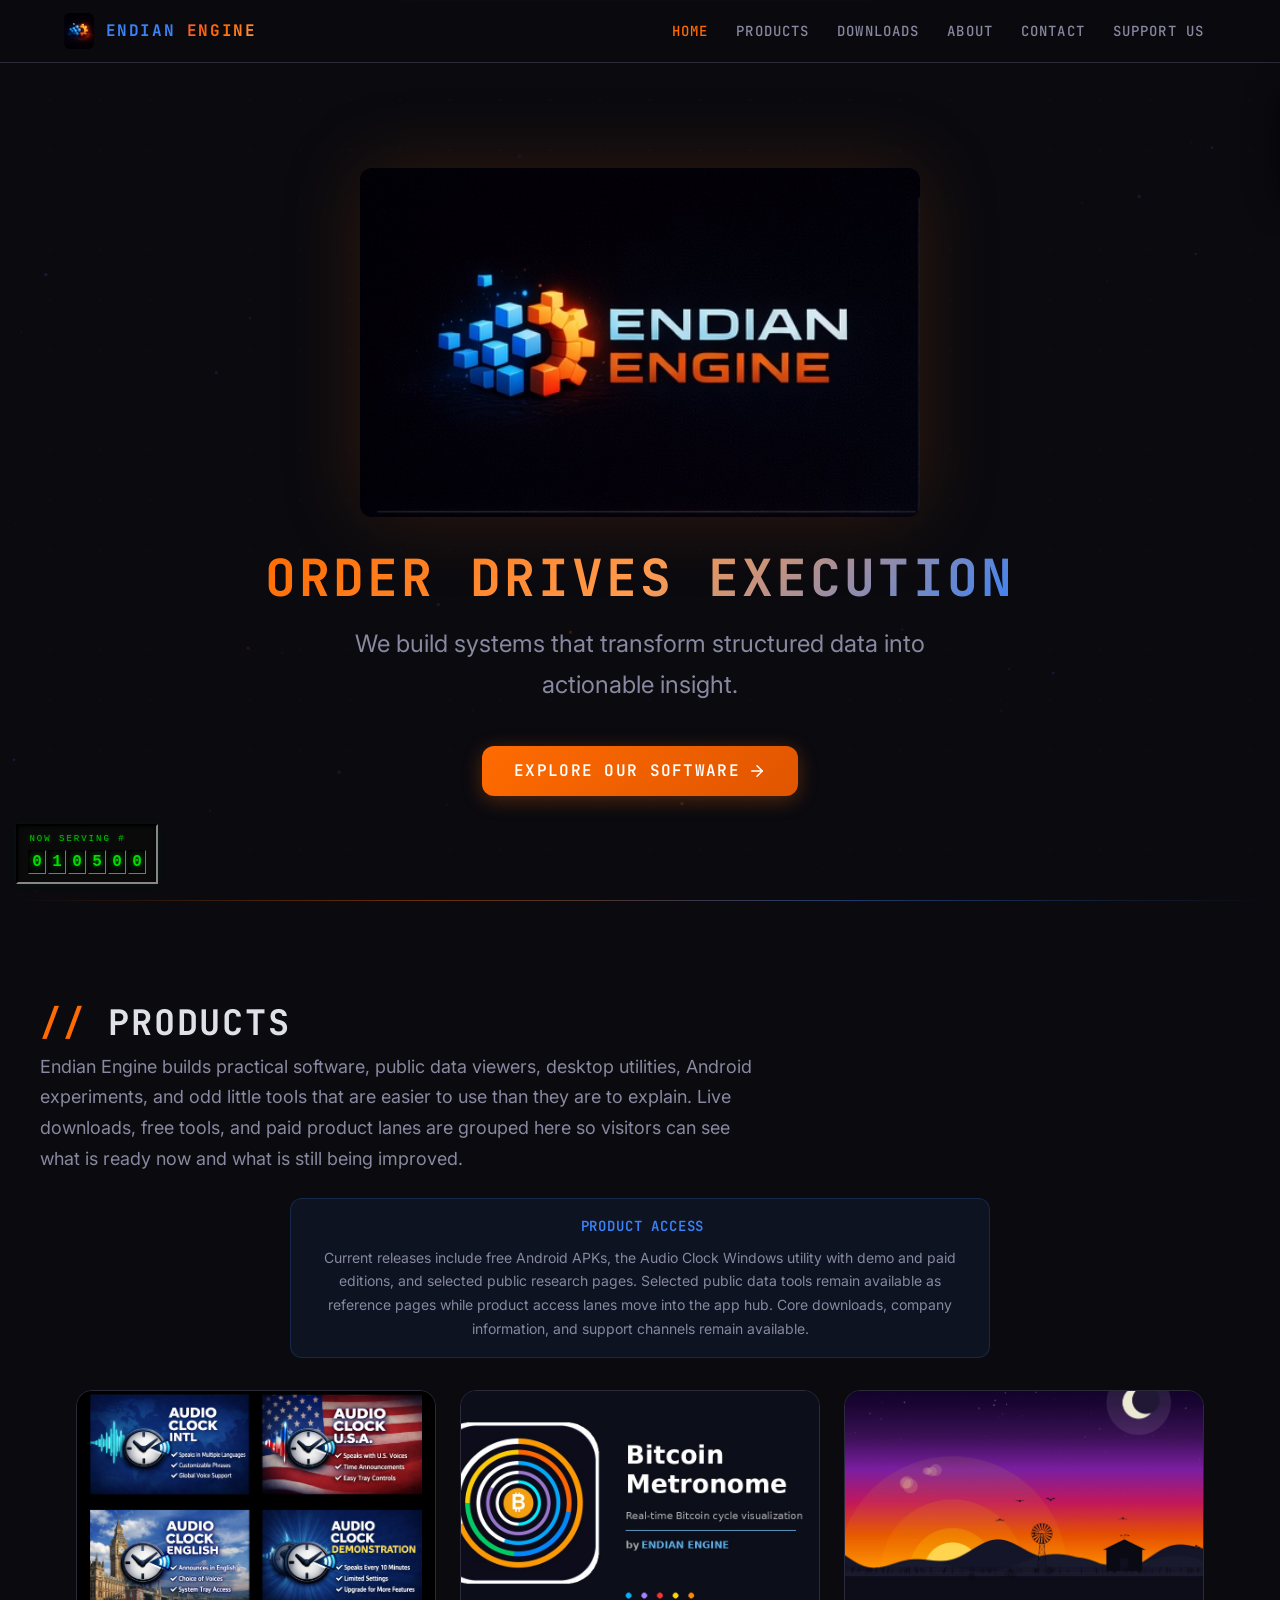
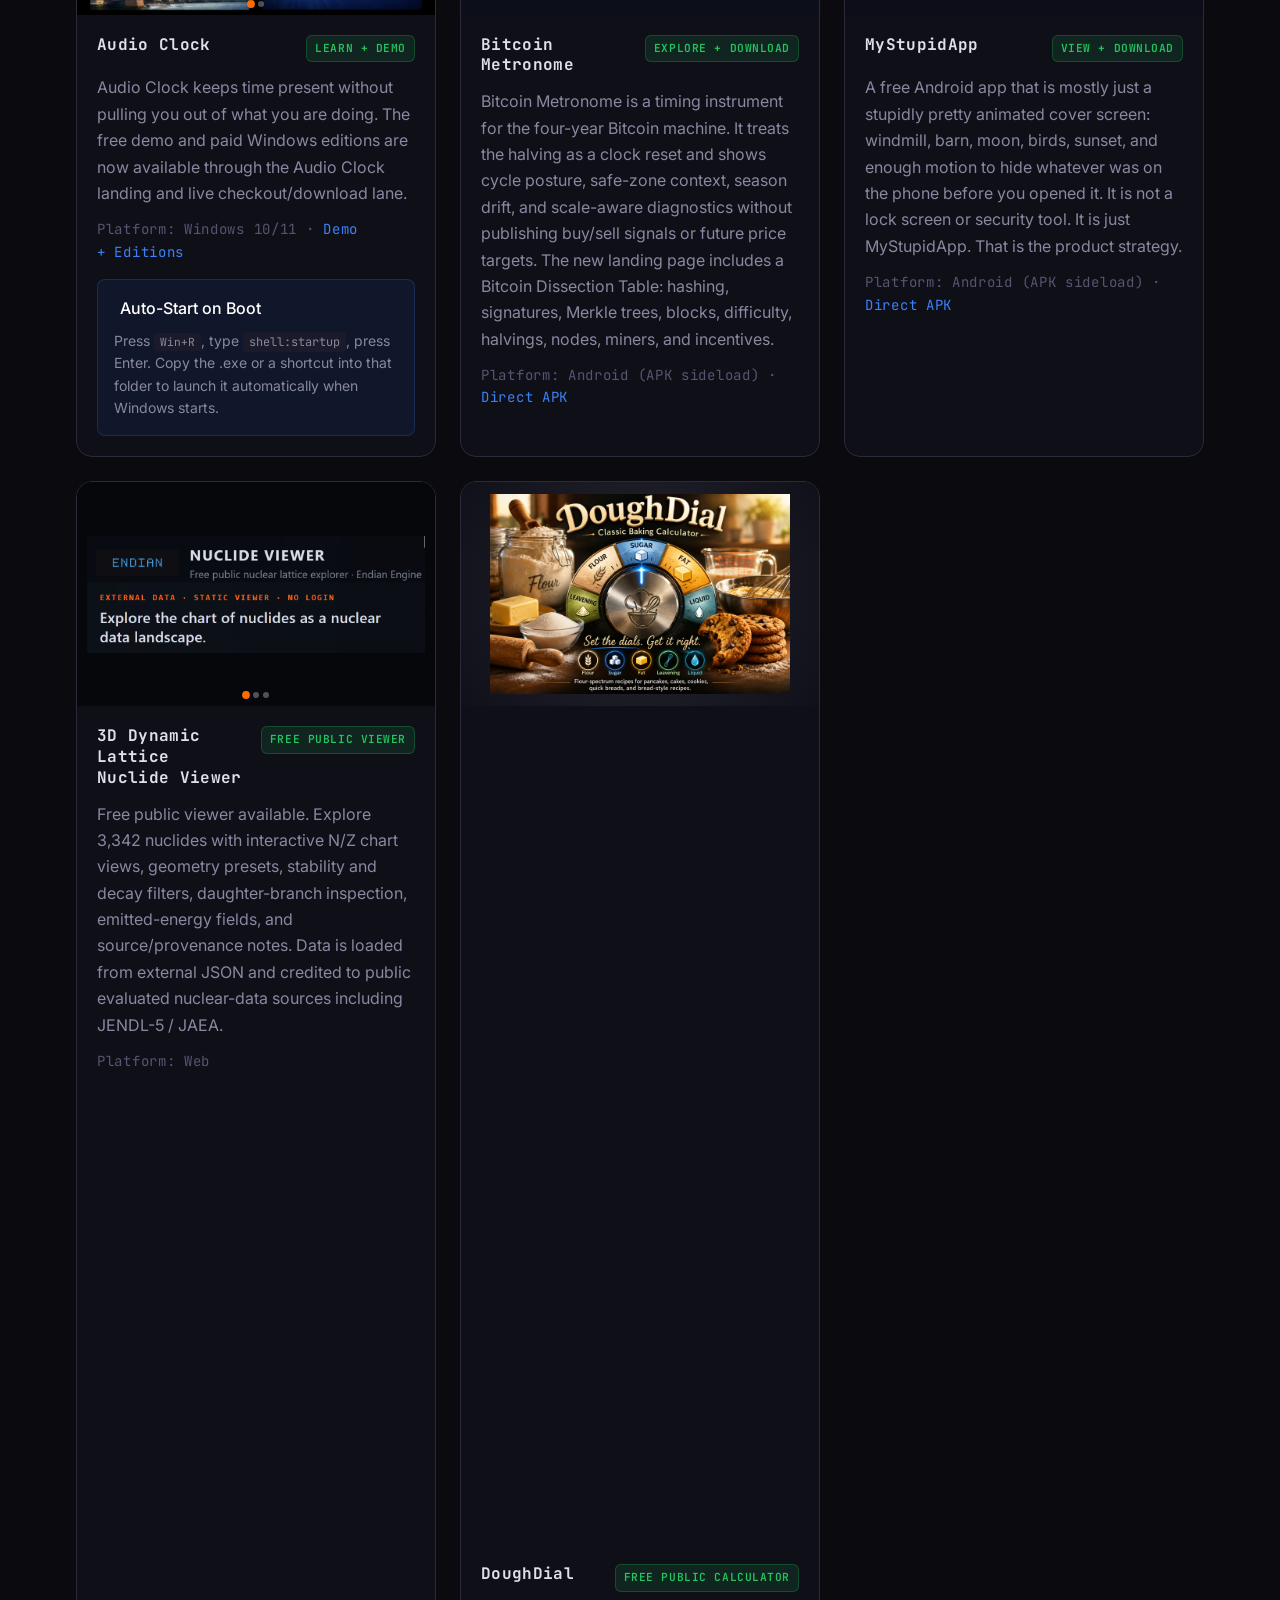
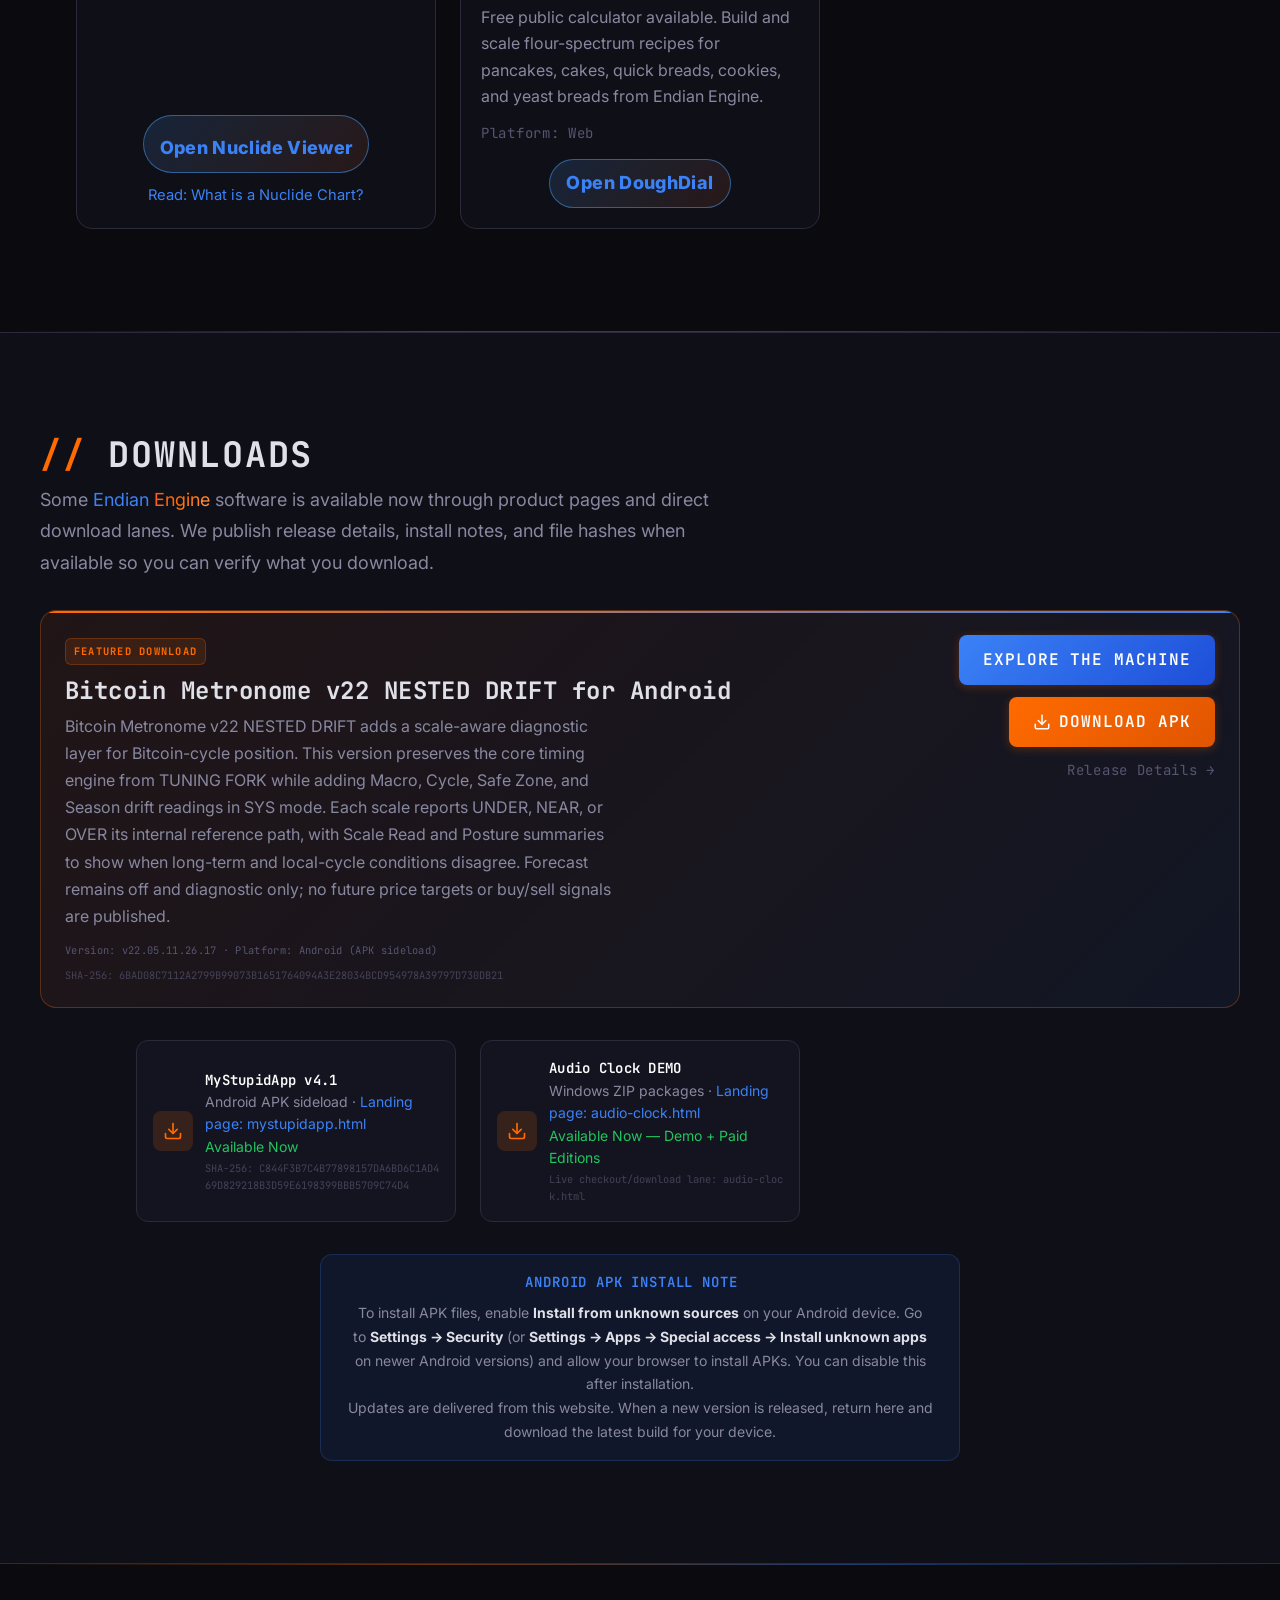
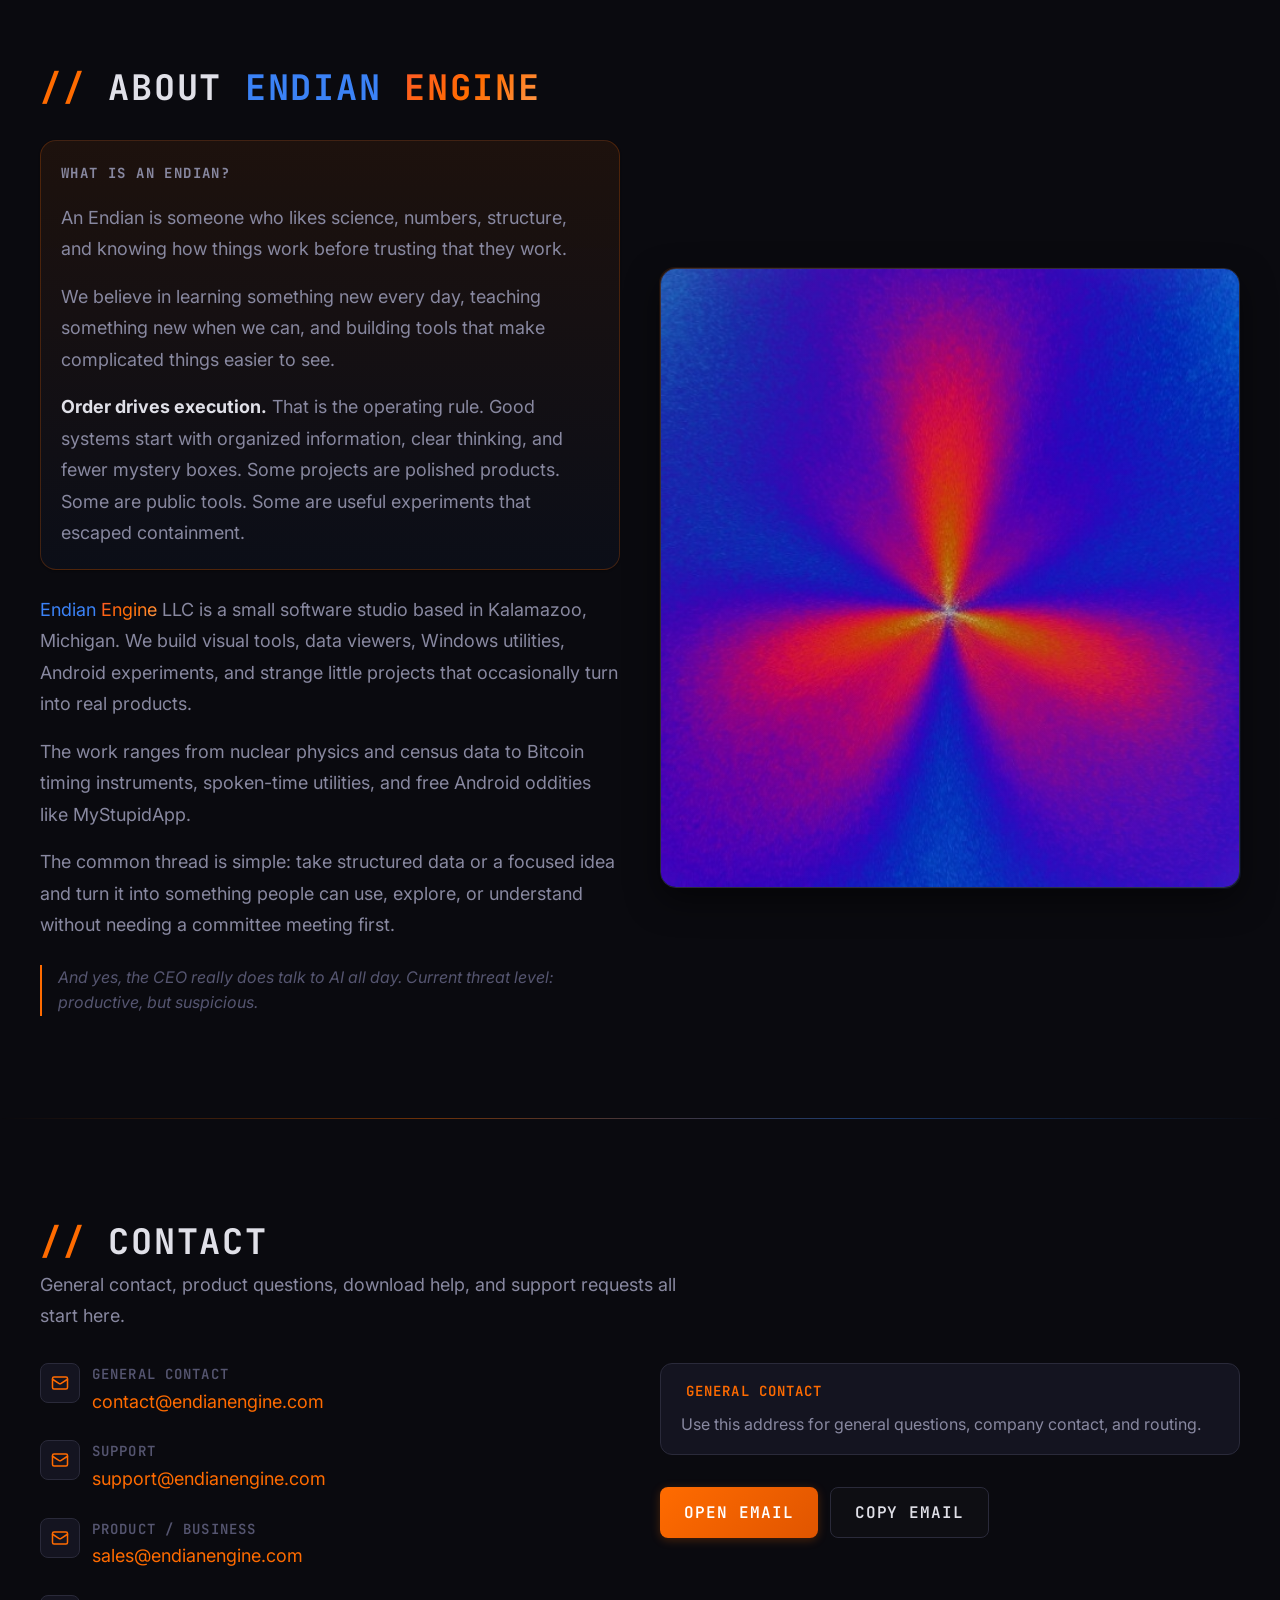
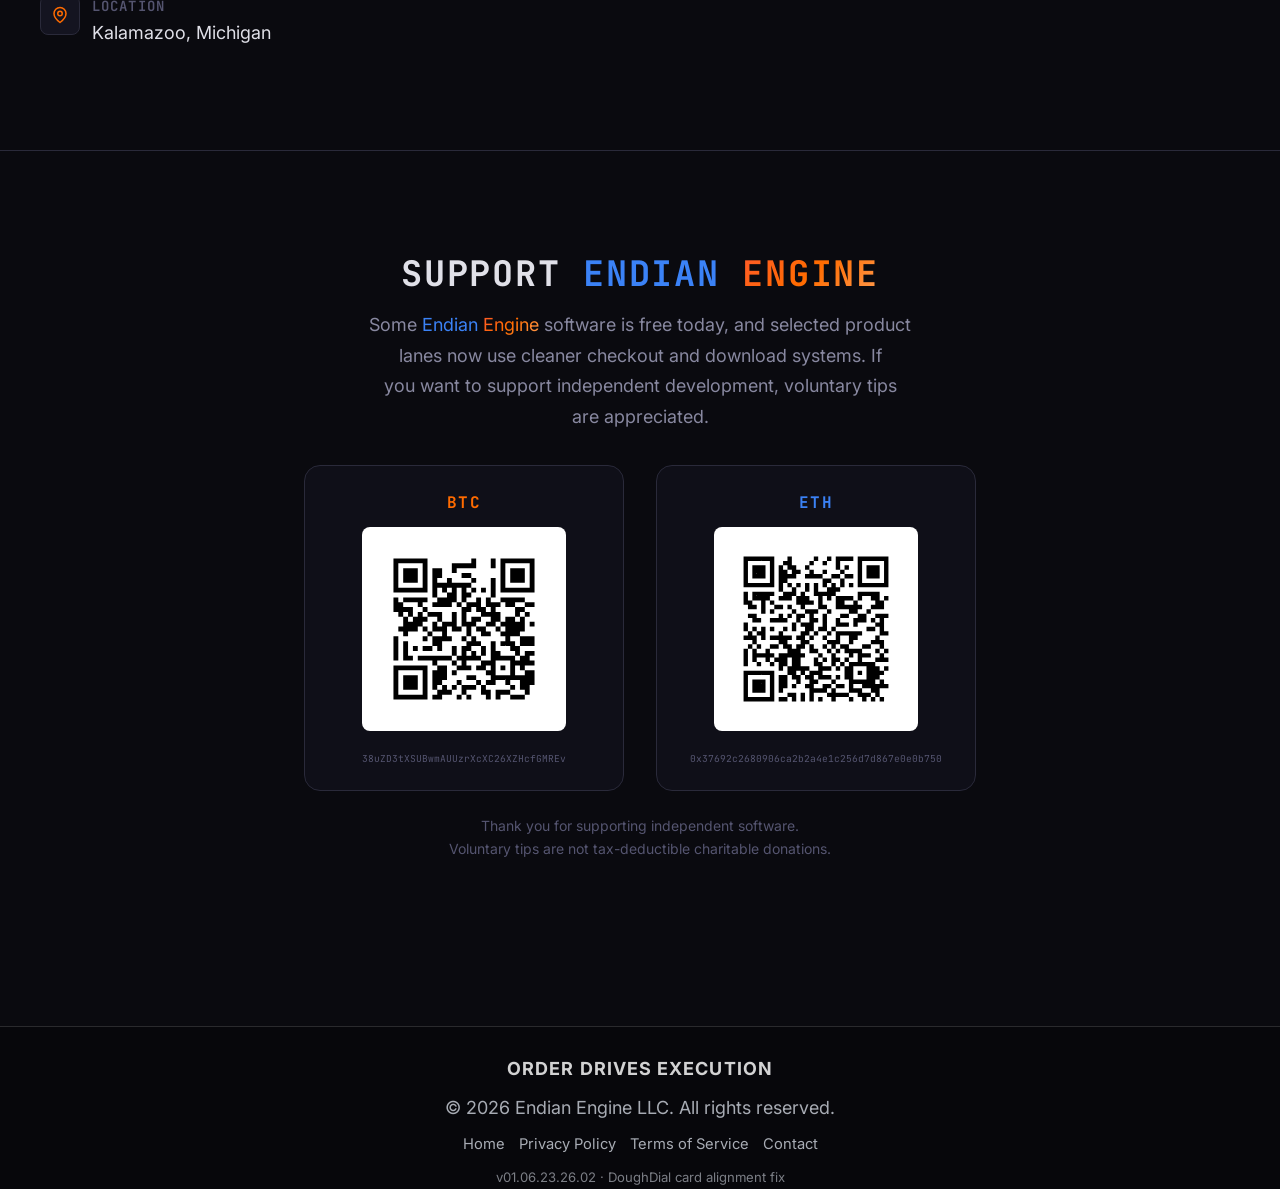
==== commit 8390d0ea: "Fix homepage footer version marker" ====
--- a/index.html
+++ b/index.html
@@ -1677,12 +1677,6 @@
   .ee-product-action-align {
     margin-top: auto !important;
     padding-top: 18px !important;
-  }
-
-  #ee-homepage-patch-version {
-    margin-top: 10px;
-    font-size: .78rem;
-    color: rgba(230,235,245,.52);
   }
 </style>
 
@@ -2145,11 +2139,8 @@
       <a href="./terms.html" style="color:inherit; text-decoration:none;">Terms of Service</a>
       <a href="mailto:contact@endianengine.com" style="color:inherit; text-decoration:none;">Contact</a>
     </nav>
-    <div style="font-size:.82rem; color:rgba(230,235,245,.52);">v01.06.23.26.01 · homepage favicon polish</div>
+    <div style="font-size:.82rem; color:rgba(230,235,245,.52);">v01.06.23.26.02 · DoughDial card alignment fix</div>
   </div>
-
-<div id="ee-homepage-patch-version">Endian Engine Home v01.06.23.26.03 · DoughDial card spacing fix</div>
-
 </footer>
 
 <!-- Exit Intent Toast -->
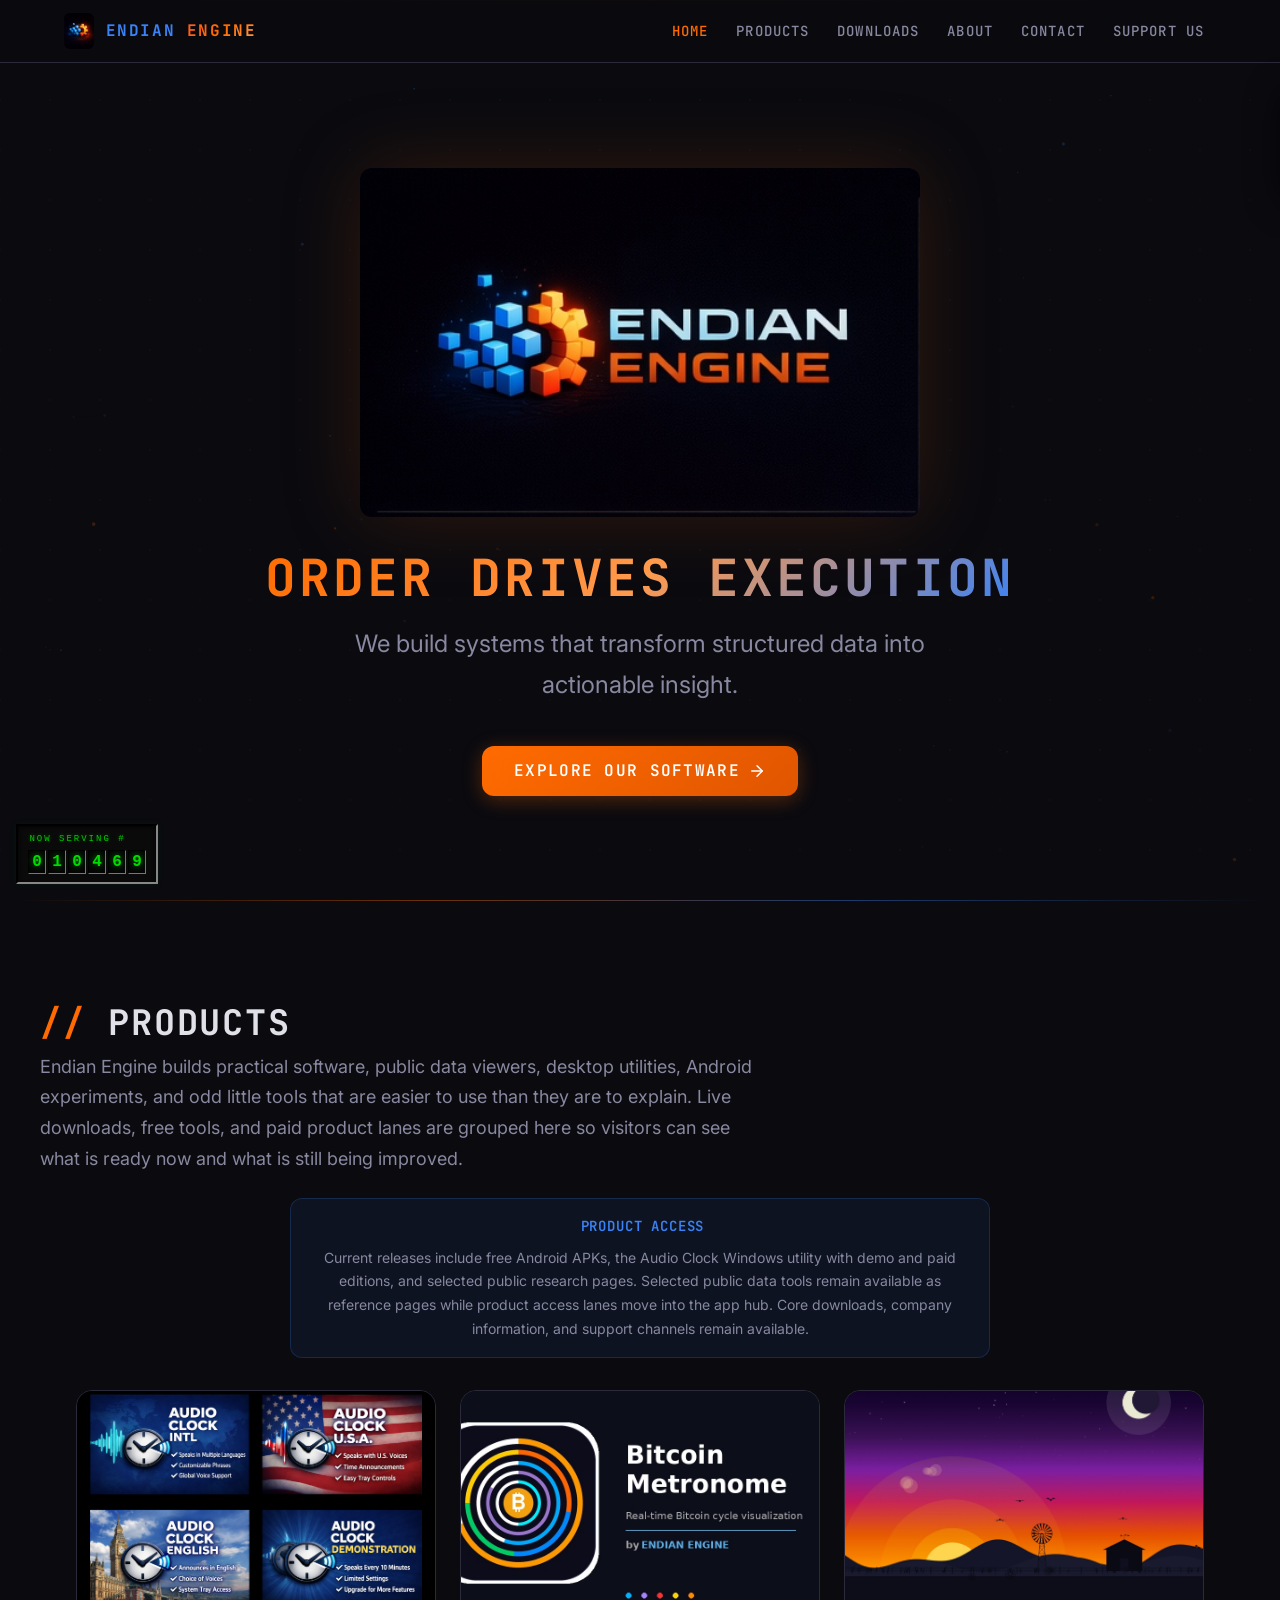
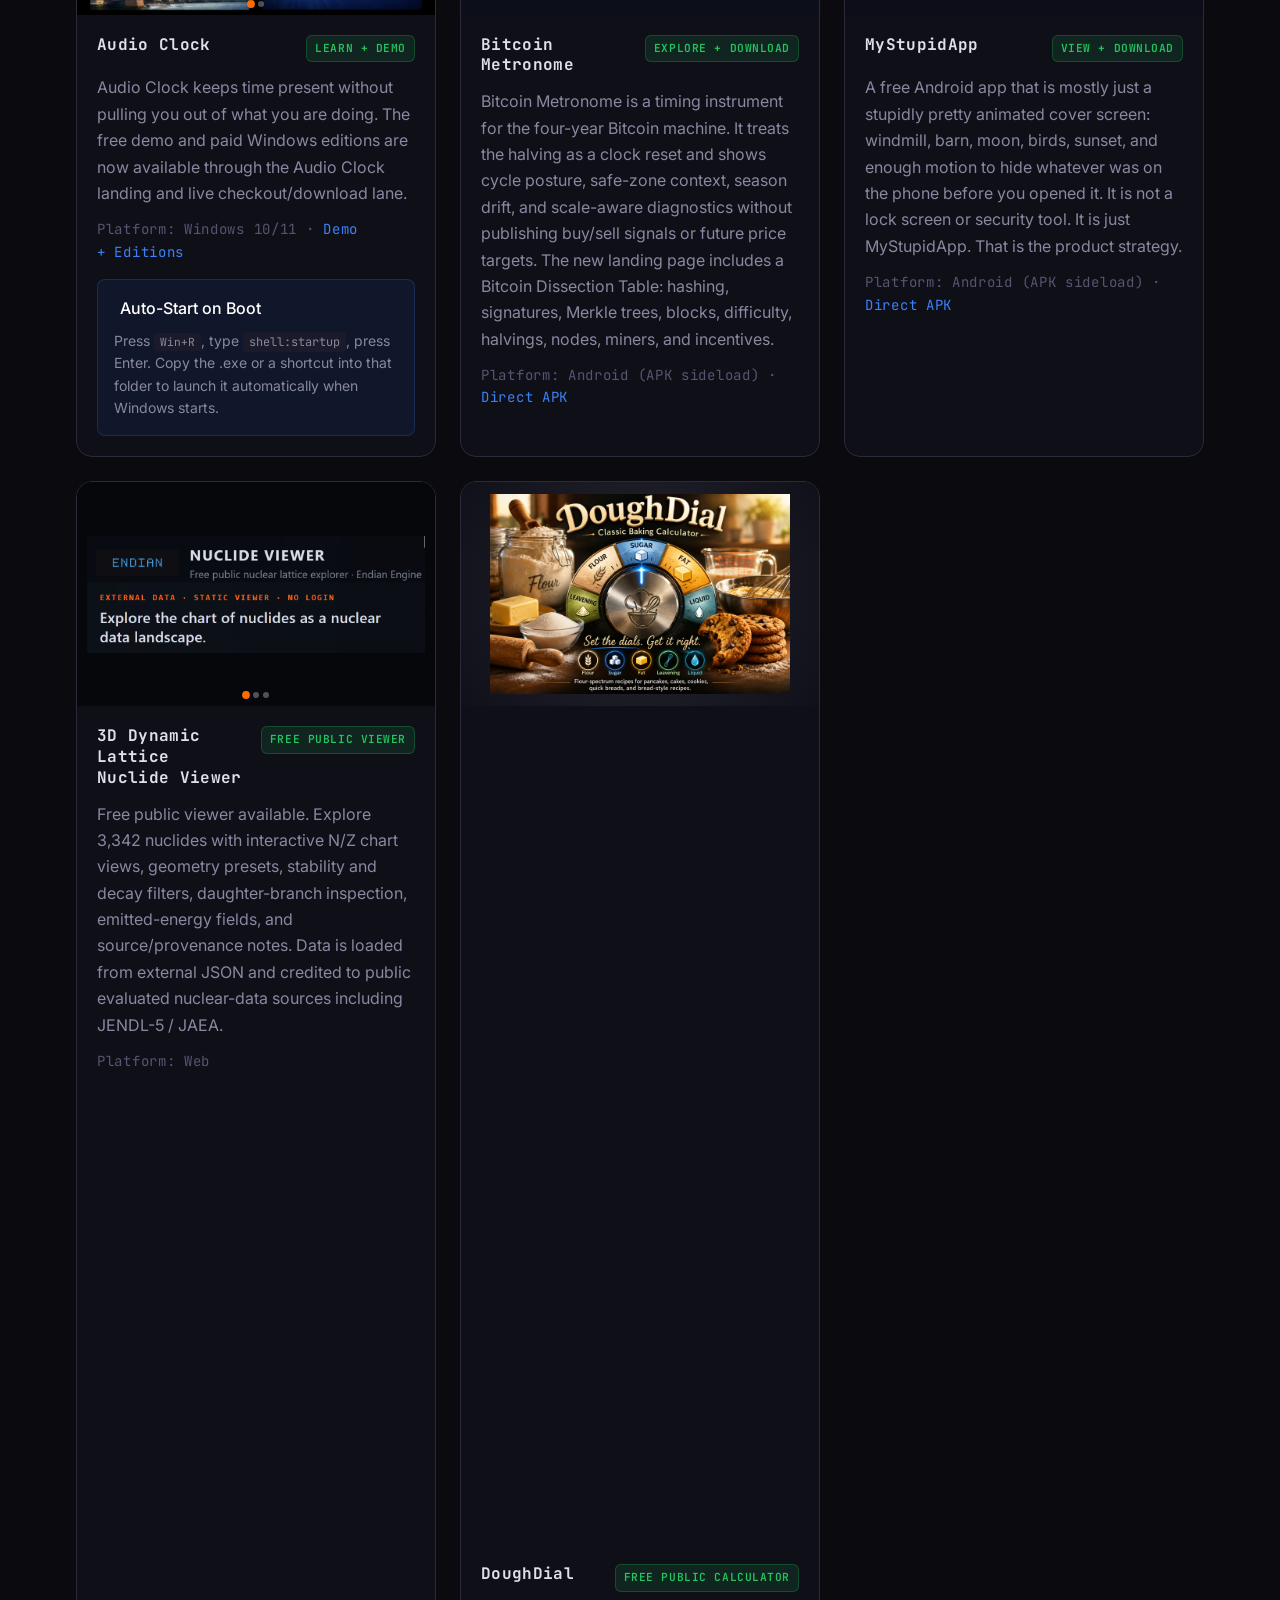
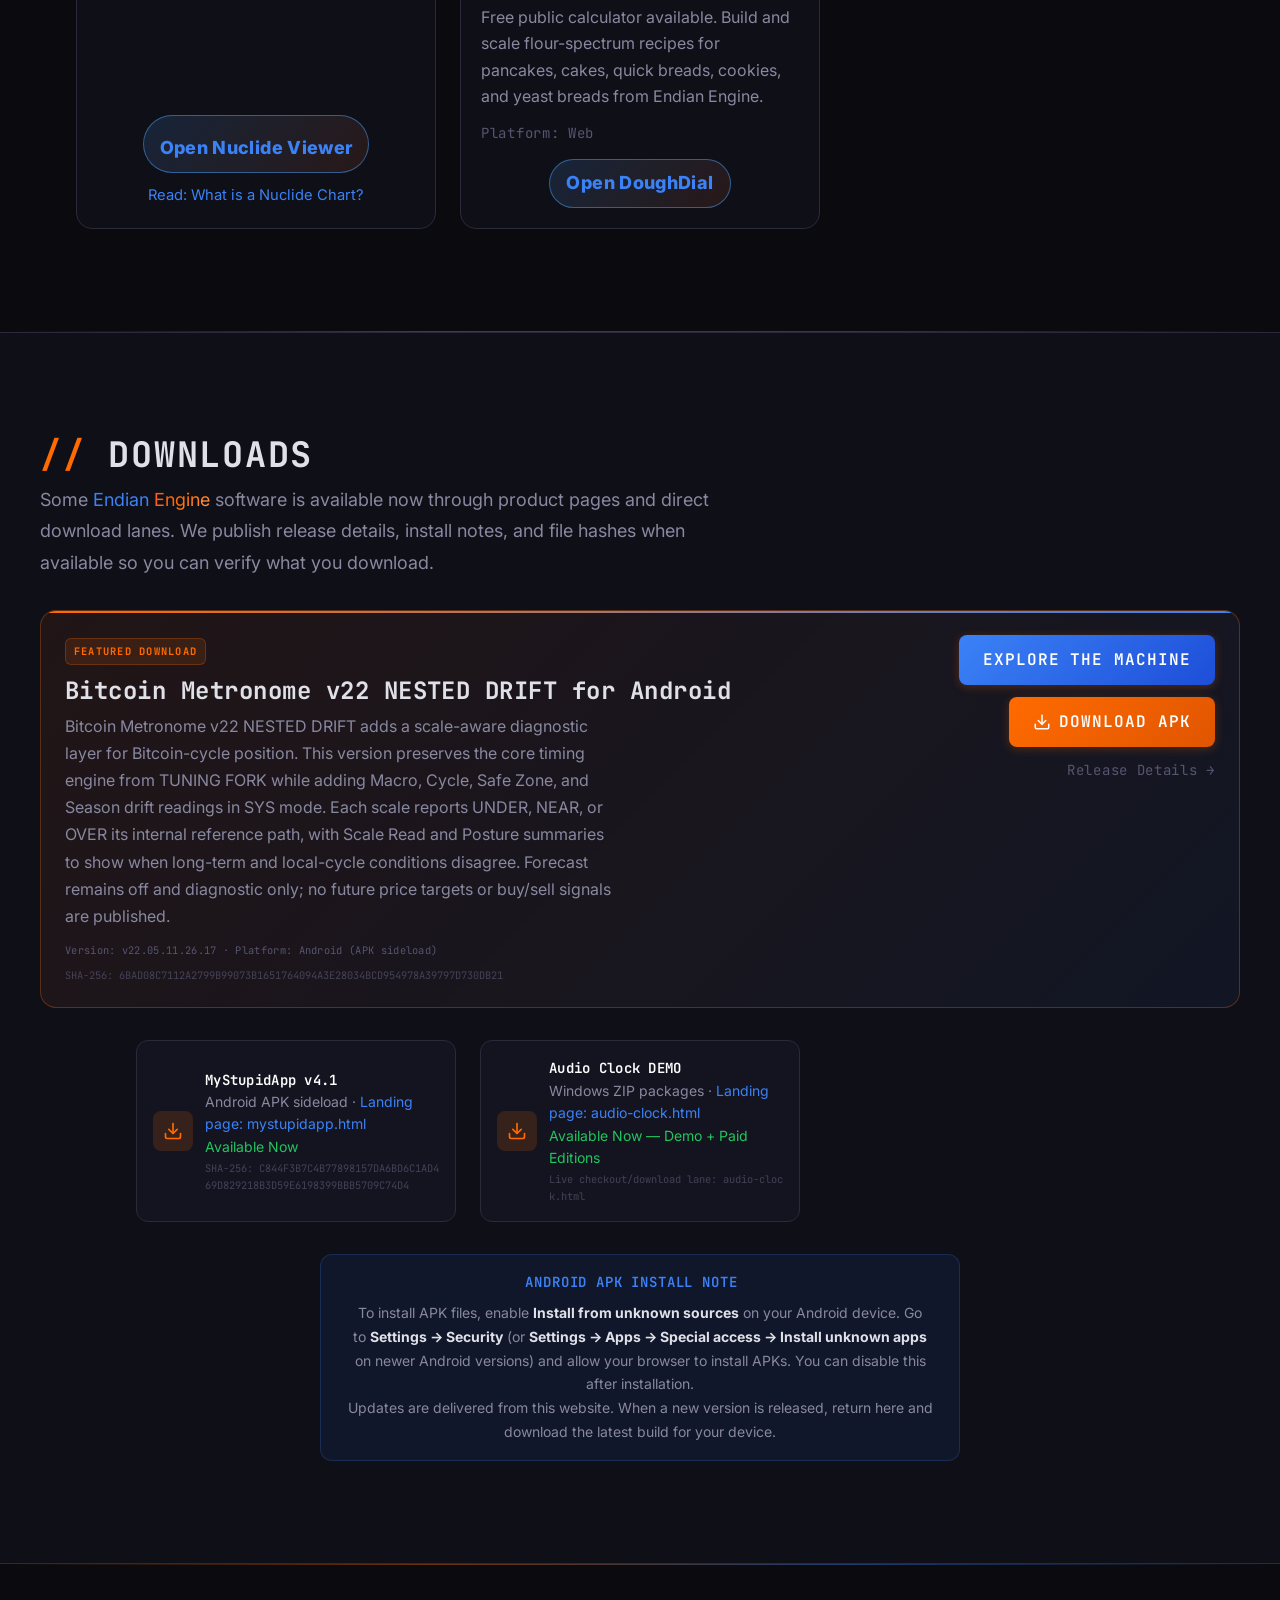
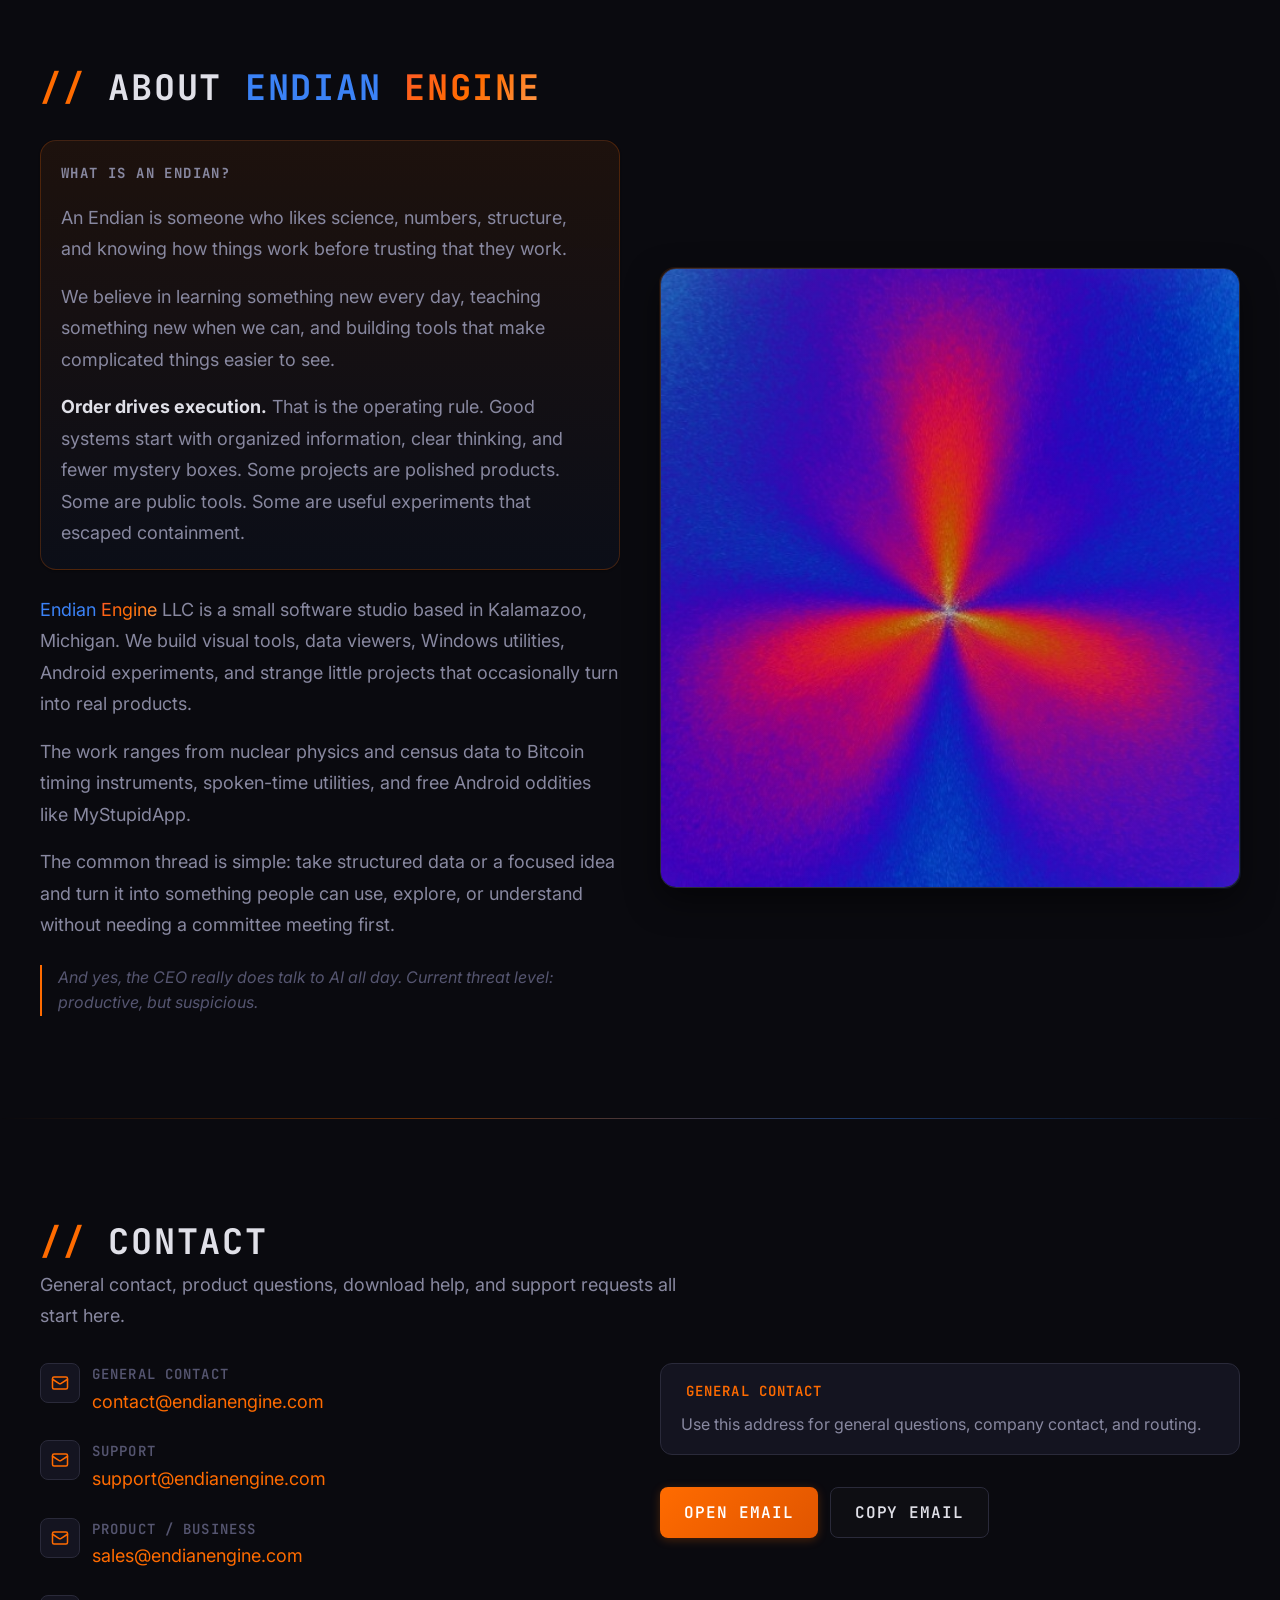
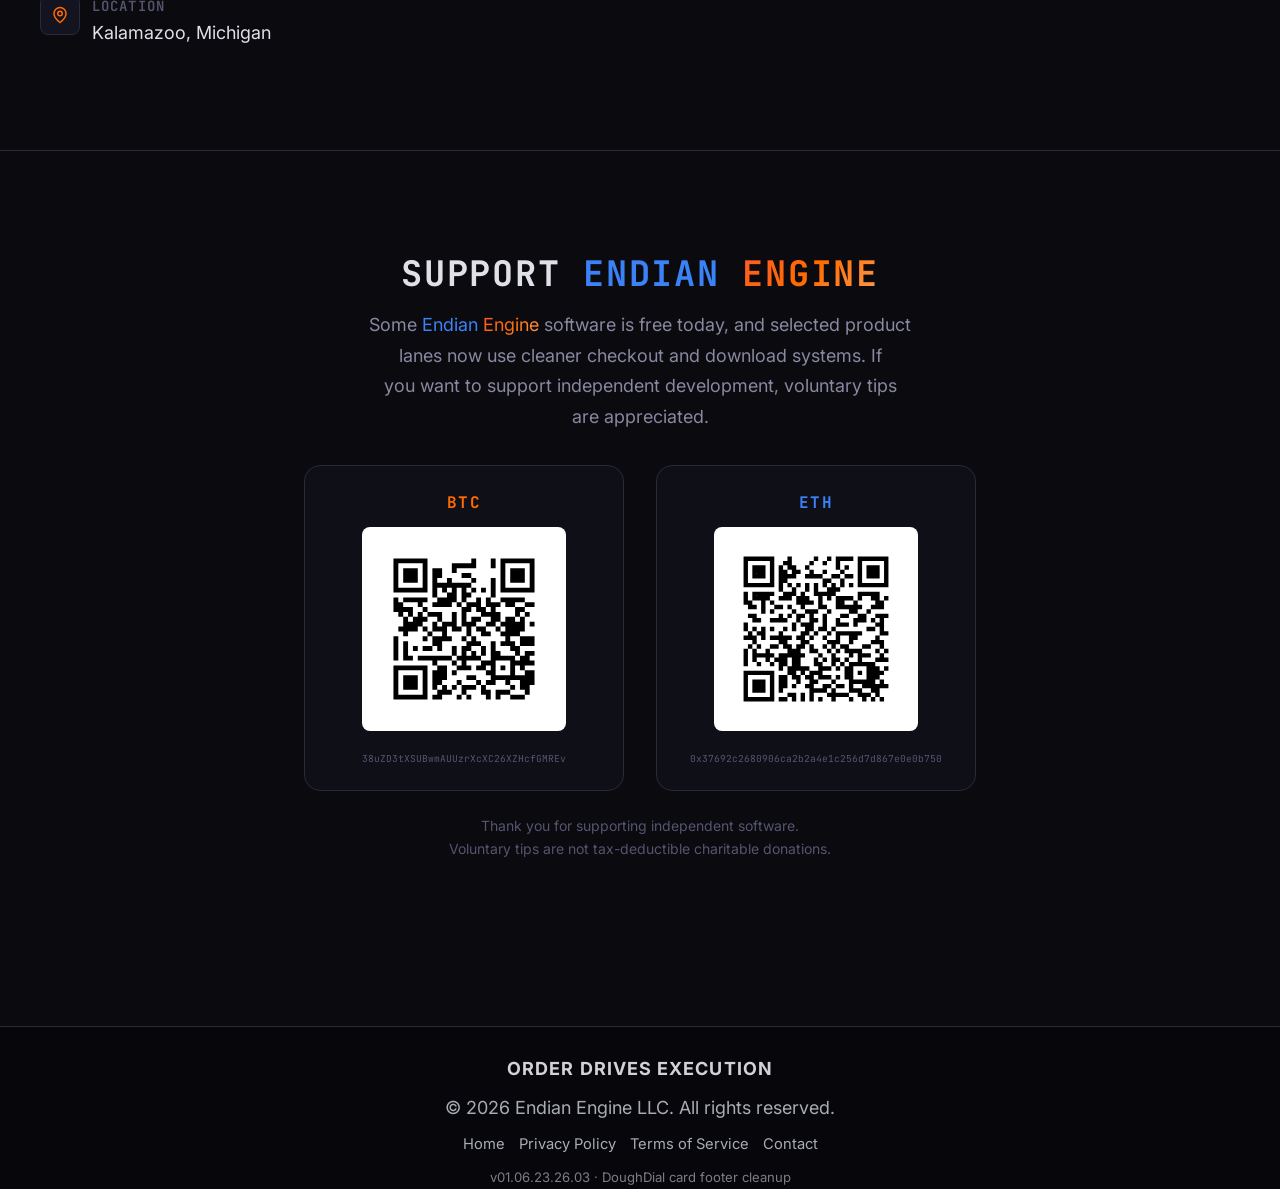
==== commit e6e9ae7b: "Fix homepage footer version cleanup" ====
--- a/index.html
+++ b/index.html
@@ -2139,7 +2139,7 @@
       <a href="./terms.html" style="color:inherit; text-decoration:none;">Terms of Service</a>
       <a href="mailto:contact@endianengine.com" style="color:inherit; text-decoration:none;">Contact</a>
     </nav>
-    <div style="font-size:.82rem; color:rgba(230,235,245,.52);">v01.06.23.26.02 · DoughDial card alignment fix</div>
+    <div style="font-size:.82rem; color:rgba(230,235,245,.52);">v01.06.23.26.03 · DoughDial card footer cleanup</div>
   </div>
 </footer>
 
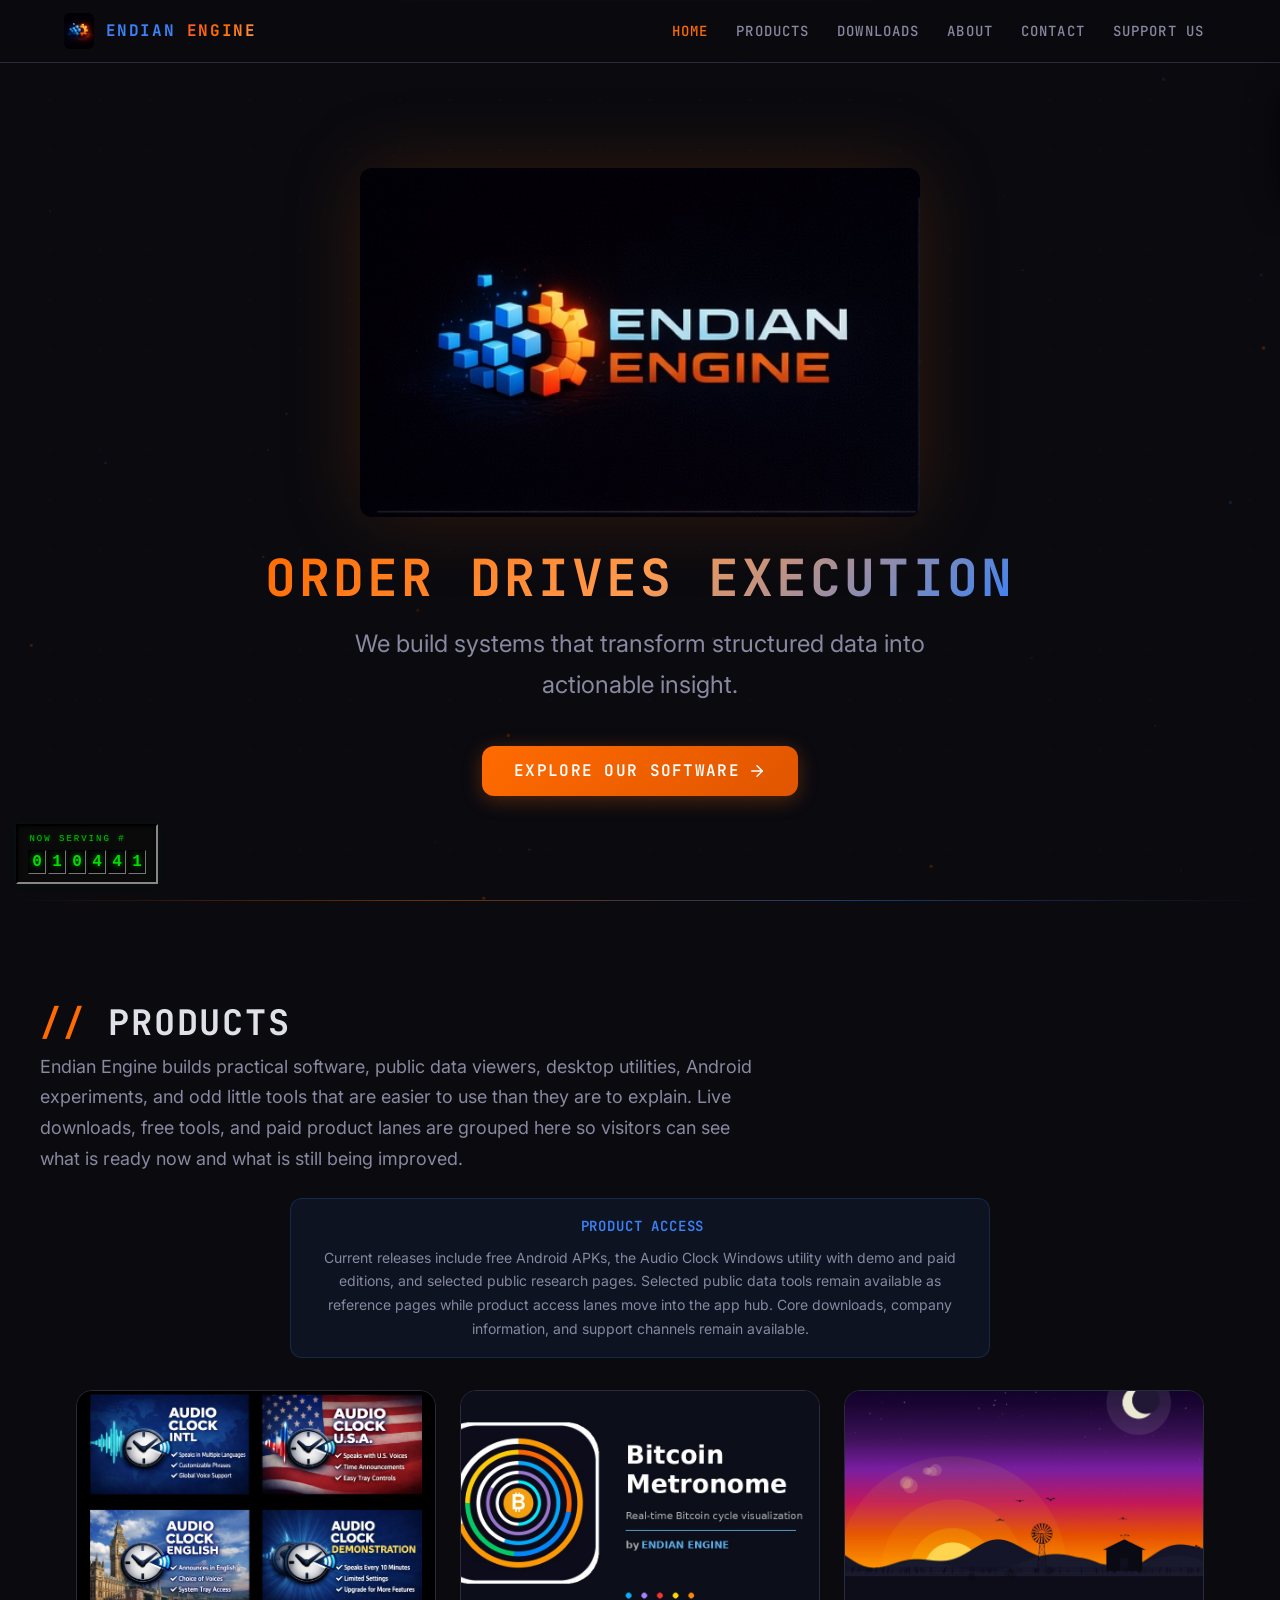
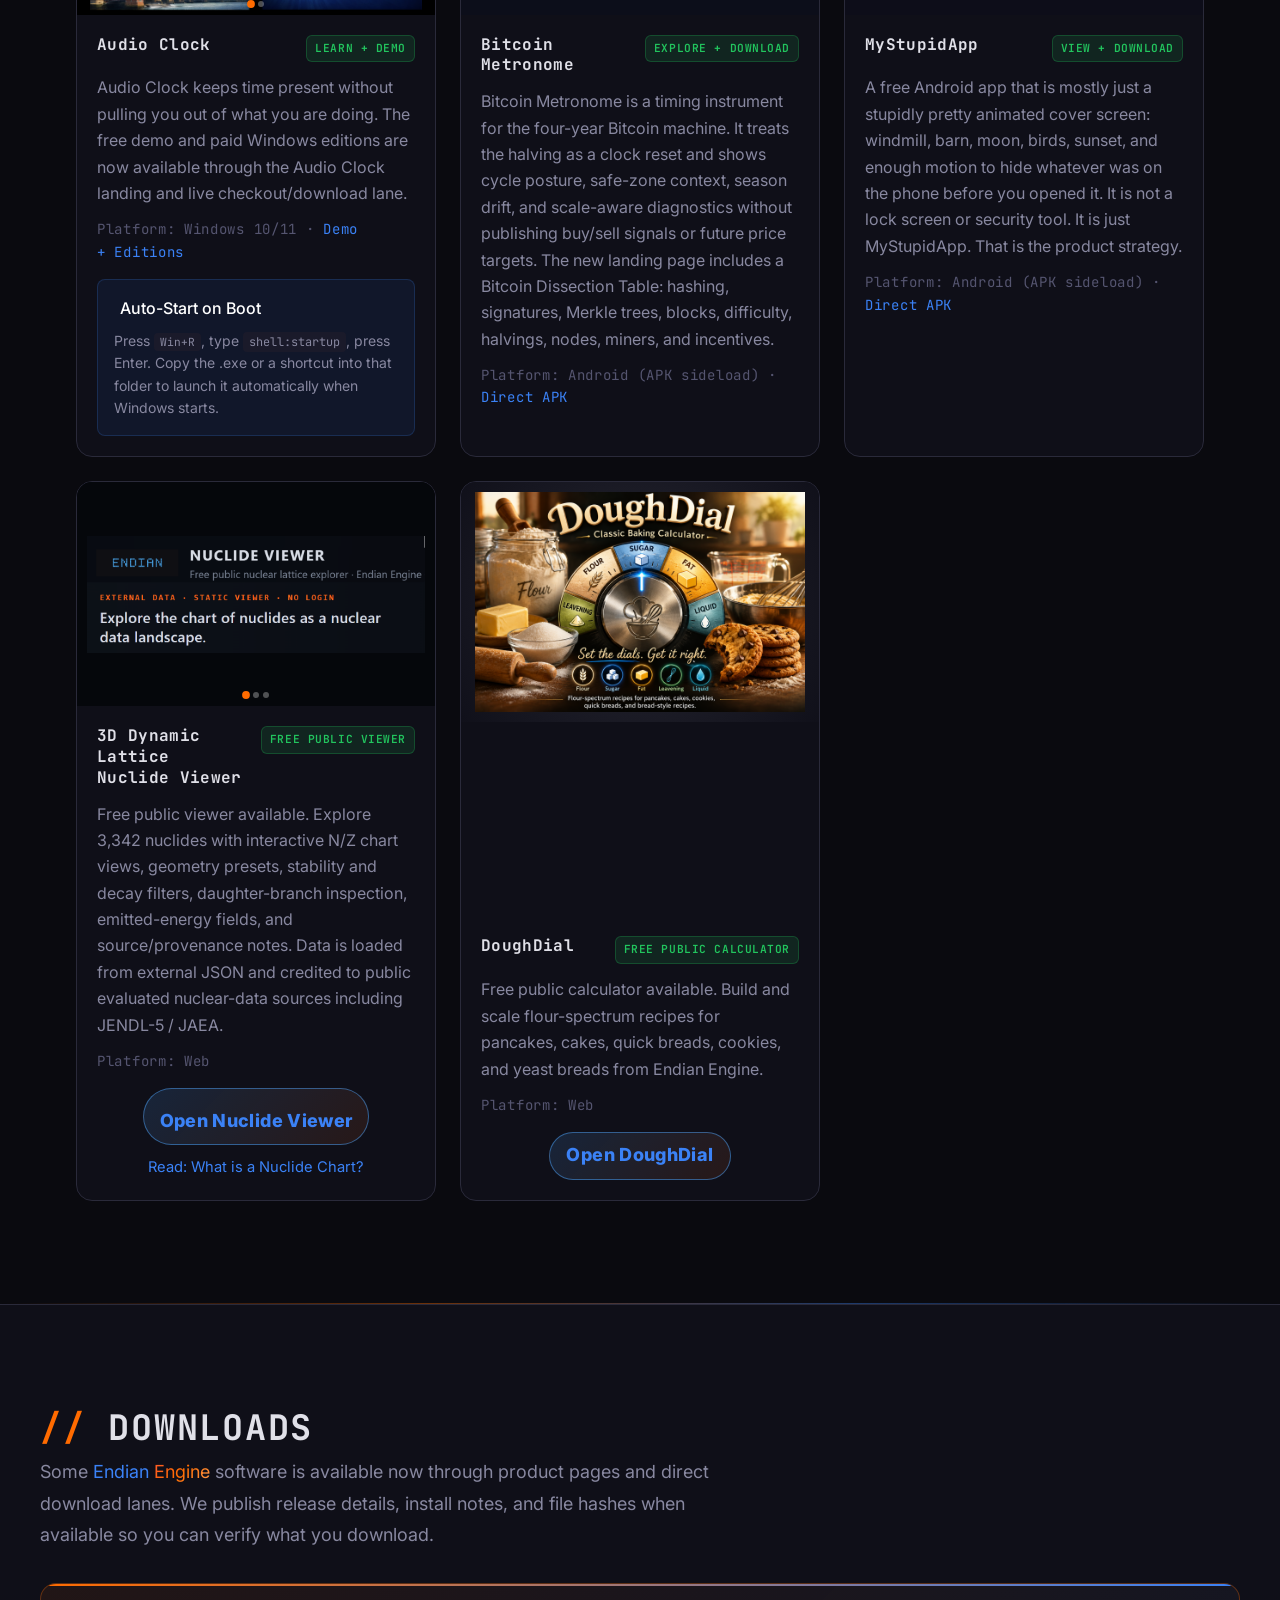
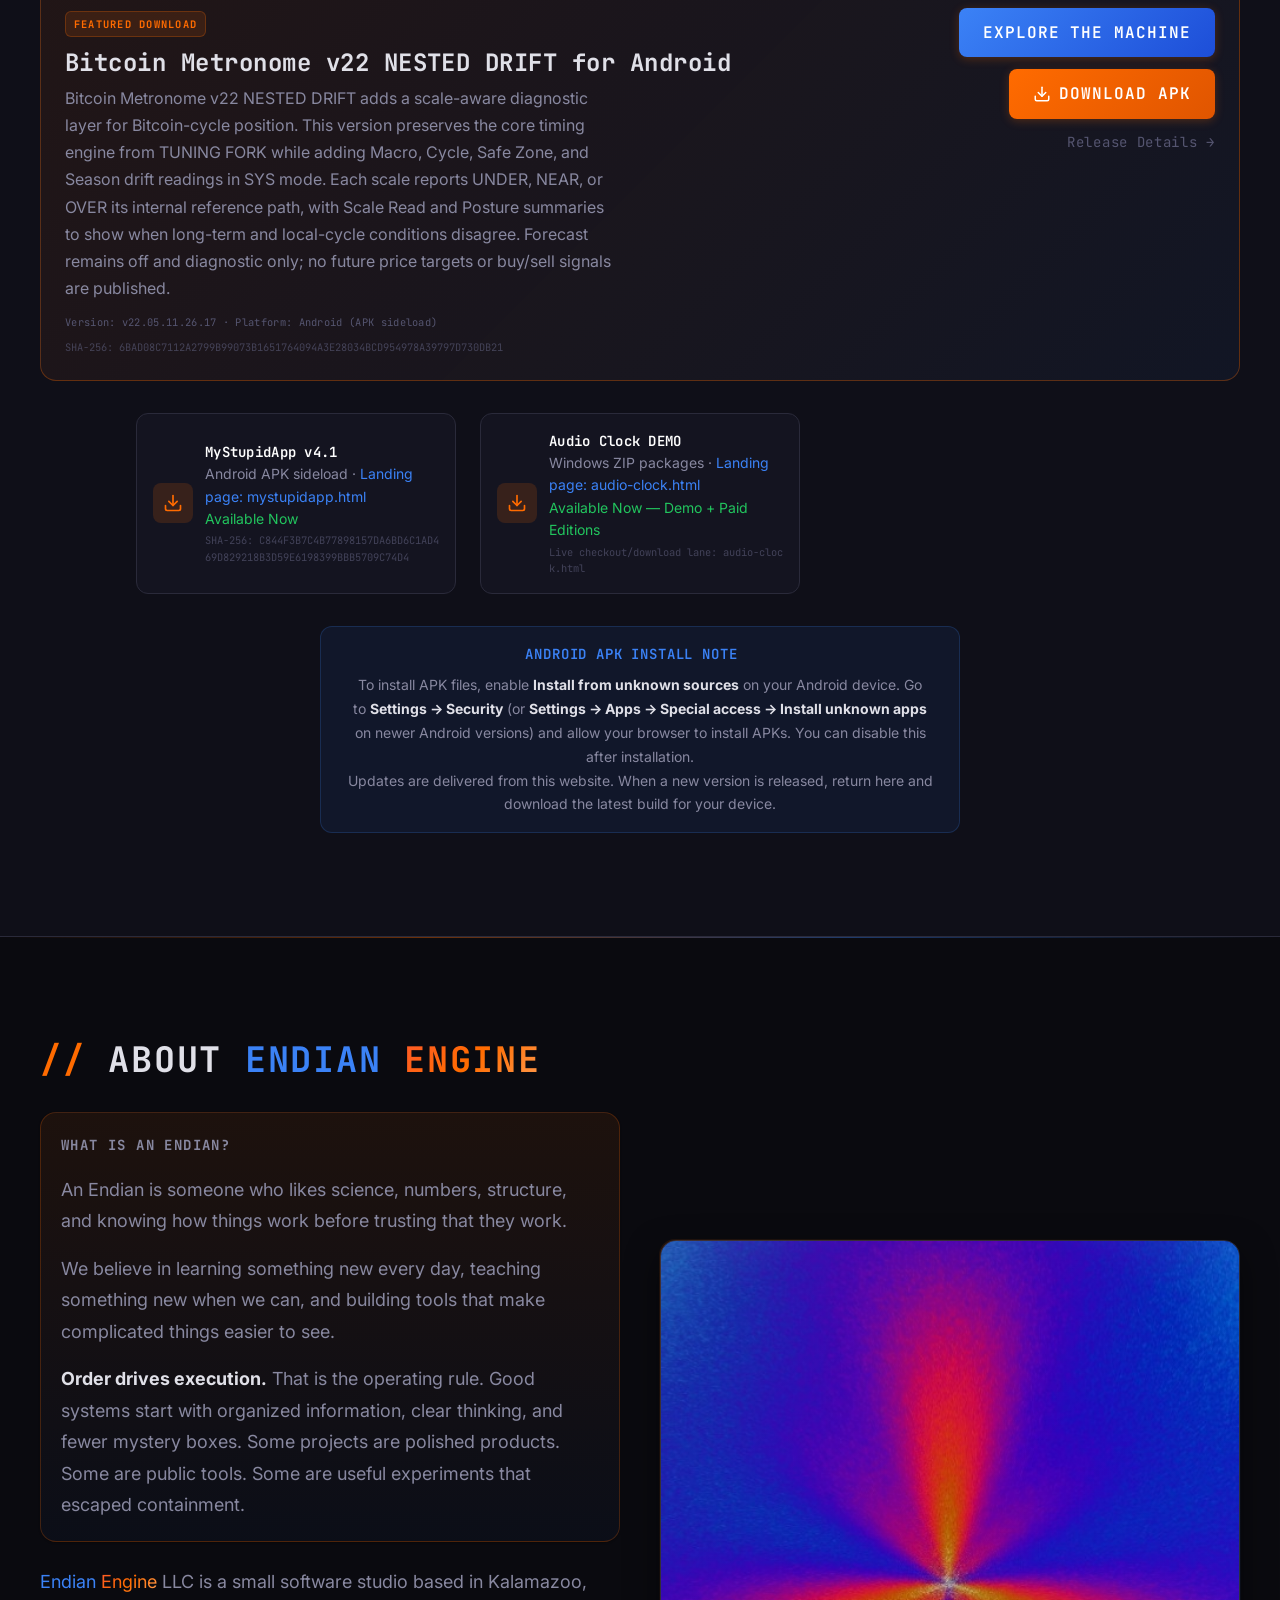
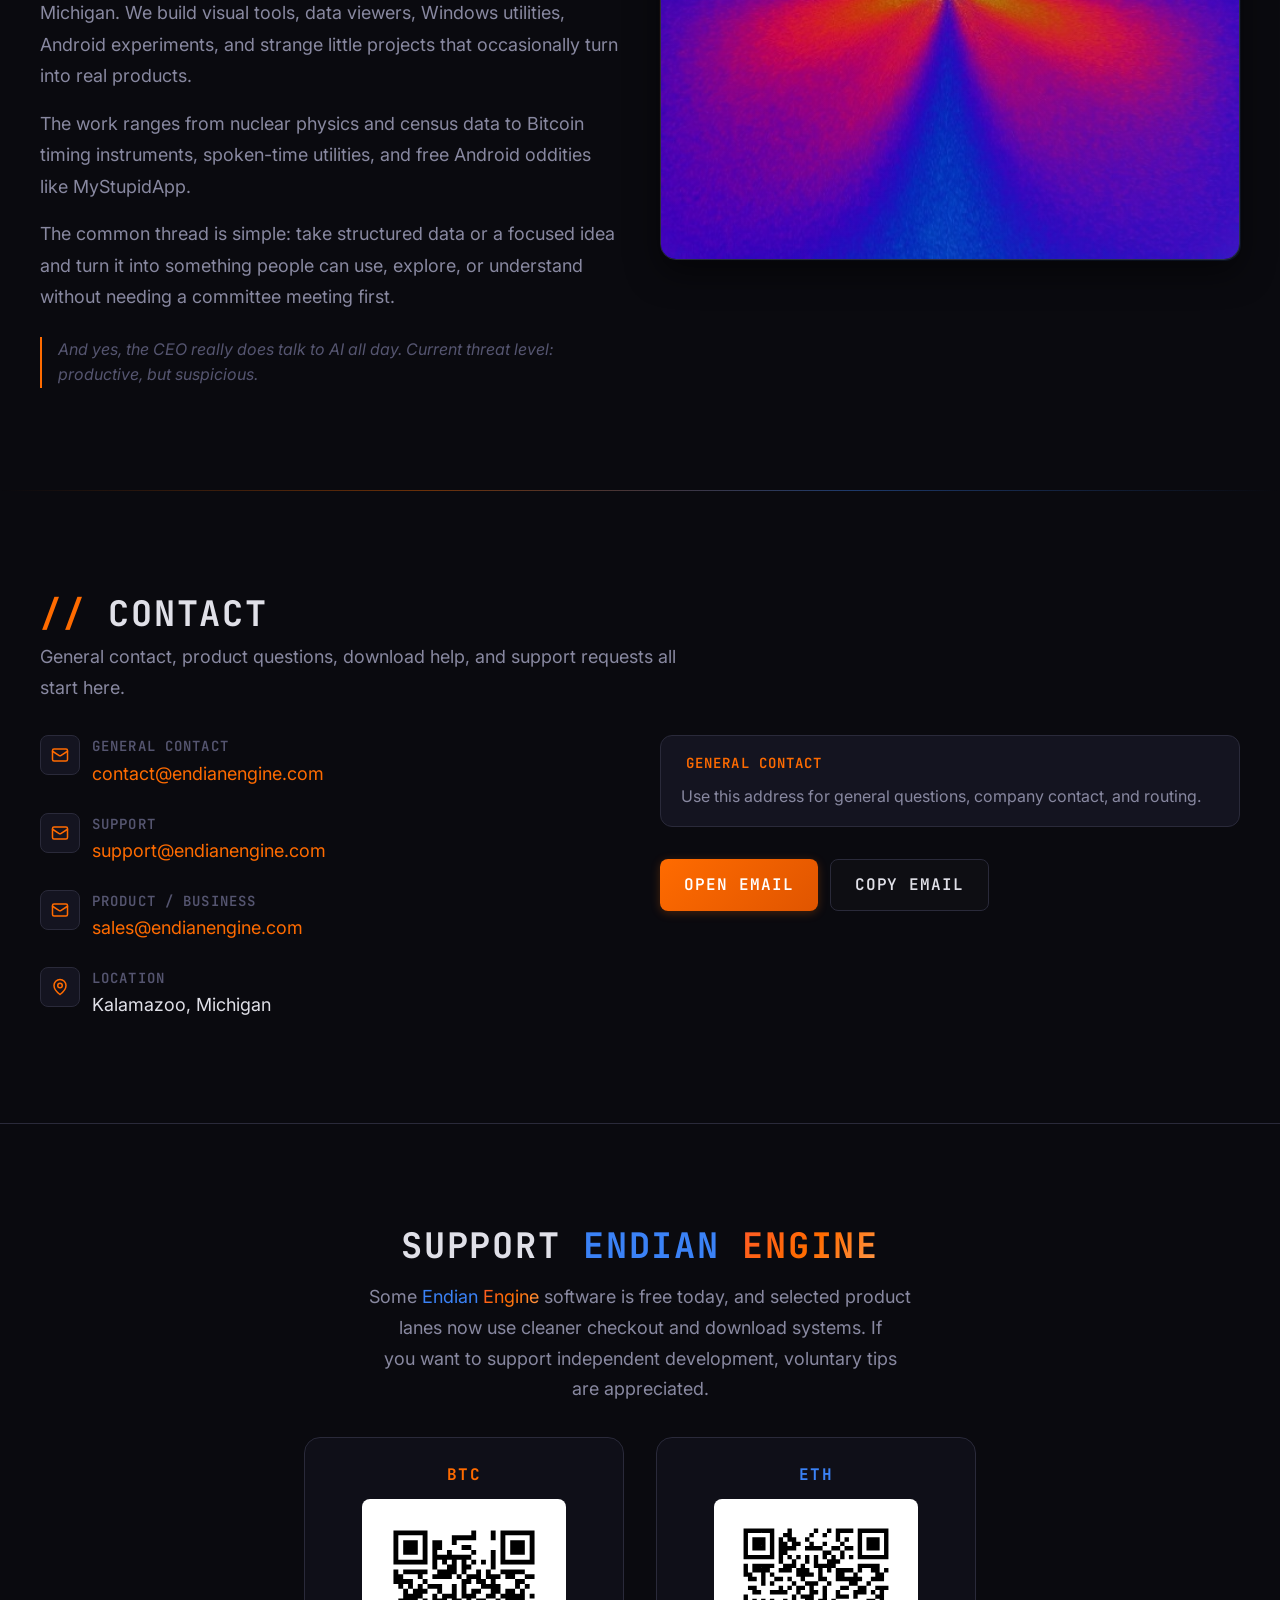
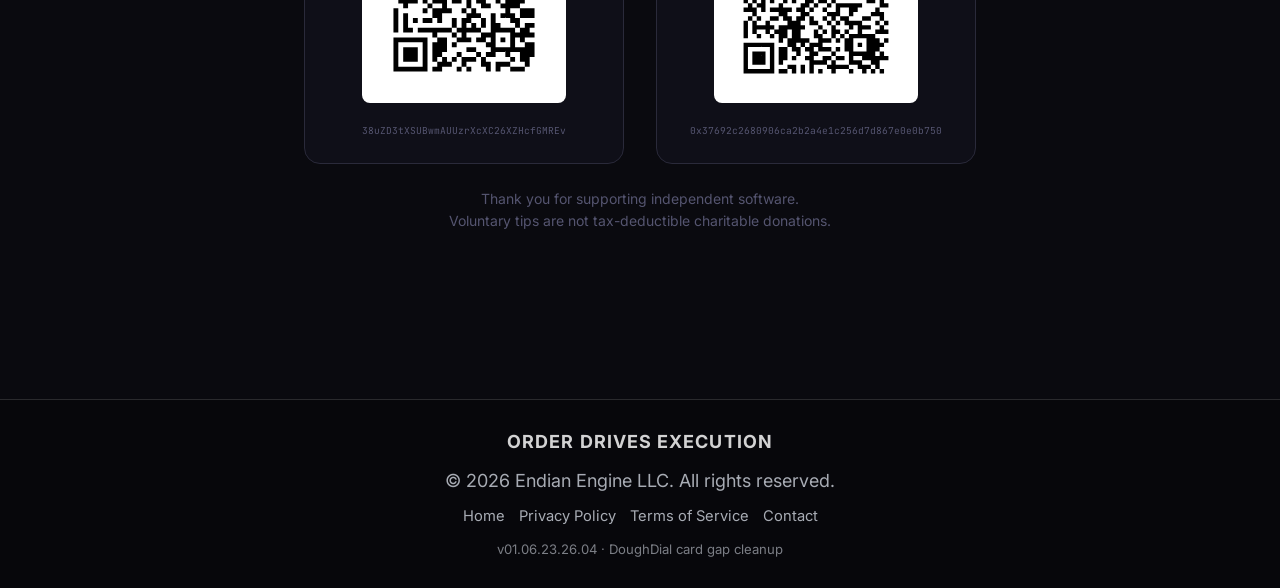
==== commit a9362689: "Tighten DoughDial homepage image gap" ====
--- a/index.html
+++ b/index.html
@@ -1636,24 +1636,31 @@
 </style>
 
 <style id="ee-doughdial-homepage-layout-fix">
-  /* v01.06.23.26.03: DoughDial card spacing + image containment */
+  /* v01.06.23.26.04: tighten DoughDial homepage card image gap */
   img[src$="DoughDial_2.png"] {
+    display: block !important;
+    width: 100% !important;
+    height: 100% !important;
+    max-height: 260px !important;
     object-fit: contain !important;
     object-position: center center !important;
     background: radial-gradient(circle at center, rgba(255,255,255,.08), rgba(0,0,0,.20)) !important;
-    padding: 12px !important;
+    padding: 10px !important;
     box-sizing: border-box !important;
-    margin-bottom: 0 !important;
-  }
-
-  .ee-doughdial-product-card {
+    margin: 0 !important;
+  }
+
+  .ee-doughdial-image-wrap {
+    height: 260px !important;
+    min-height: 0 !important;
+    max-height: 260px !important;
+    margin: 0 0 14px 0 !important;
+    padding: 0 !important;
     display: flex !important;
-    flex-direction: column !important;
-  }
-
-  .ee-doughdial-image-wrap {
-    margin-bottom: 12px !important;
-    padding-bottom: 0 !important;
+    align-items: center !important;
+    justify-content: center !important;
+    overflow: hidden !important;
+    line-height: 0 !important;
   }
 
   .ee-doughdial-title-block {
@@ -1668,7 +1675,8 @@
     margin-top: 0 !important;
   }
 
-  .ee-product-card-align {
+  .ee-doughdial-product-card,
+  .ee-nuclide-product-card {
     display: flex !important;
     flex-direction: column !important;
     height: 100% !important;
@@ -1677,6 +1685,17 @@
   .ee-product-action-align {
     margin-top: auto !important;
     padding-top: 18px !important;
+  }
+
+  @media (min-width: 1200px) {
+    .ee-doughdial-image-wrap {
+      height: 240px !important;
+      max-height: 240px !important;
+    }
+
+    img[src$="DoughDial_2.png"] {
+      max-height: 240px !important;
+    }
   }
 </style>
 
@@ -1839,7 +1858,7 @@
 <!-- DoughDial -->
       <article class="product-card reveal">
         <a class="product-card-image" href="./doughdial.html" style="display:block;text-decoration:none;">
-          <img src="././assets/DoughDial_2.png" alt="DoughDial flour-spectrum recipe calculator preview" loading="lazy">
+          <img src="./././assets/DoughDial_2.png" alt="DoughDial flour-spectrum recipe calculator preview" loading="lazy">
         </a>
         <div class="product-card-body">
           <div class="product-card-header">
@@ -2139,7 +2158,7 @@
       <a href="./terms.html" style="color:inherit; text-decoration:none;">Terms of Service</a>
       <a href="mailto:contact@endianengine.com" style="color:inherit; text-decoration:none;">Contact</a>
     </nav>
-    <div style="font-size:.82rem; color:rgba(230,235,245,.52);">v01.06.23.26.03 · DoughDial card footer cleanup</div>
+    <div style="font-size:.82rem; color:rgba(230,235,245,.52);">v01.06.23.26.04 · DoughDial card gap cleanup</div>
   </div>
 </footer>
 
@@ -2708,35 +2727,17 @@
       .find(a => /open\s+nuclide/i.test(a.textContent)) ||
       Array.from(document.querySelectorAll('a[href*="nuclide"]')).pop();
 
-    function closestUsefulCard(start) {
-      let node = start;
+    function findCardWithImage(img) {
+      let node = img;
       while (node && node !== document.body) {
         if (
           node.querySelector &&
           node.querySelector('img[src$="DoughDial_2.png"]') &&
           node.querySelector('a[href*="doughdial"]')
-        ) {
-          return node;
-        }
+        ) return node;
         node = node.parentElement;
       }
-      return start.closest("article, section, .card, .product-card, .feature-card, .tile, .panel");
-    }
-
-    const doughCard = closestUsefulCard(doughImg);
-    if (doughCard) doughCard.classList.add("ee-doughdial-product-card", "ee-product-card-align");
-
-    const imgWrap = doughImg.parentElement;
-    if (imgWrap) imgWrap.classList.add("ee-doughdial-image-wrap");
-
-    // Find the first title-ish block after the image inside the same card and pull it upward.
-    if (doughCard) {
-      const headings = Array.from(doughCard.querySelectorAll("h1,h2,h3,.title,.product-title"));
-      const firstHeadingAfterImage = headings.find(h => doughImg.compareDocumentPosition(h) & Node.DOCUMENT_POSITION_FOLLOWING);
-      if (firstHeadingAfterImage) {
-        const titleBlock = firstHeadingAfterImage.closest("div, header, section, article") || firstHeadingAfterImage;
-        titleBlock.classList.add("ee-doughdial-title-block");
-      }
+      return img.closest("article, section, .card, .product-card, .feature-card, .tile, .panel");
     }
 
     function findCardFromLink(link, keyword) {
@@ -2744,7 +2745,7 @@
       let node = link;
       while (node && node !== document.body) {
         const text = (node.innerText || "").toLowerCase();
-        if (node.querySelector && node.querySelector('a') && text.includes(keyword)) return node;
+        if (node.querySelector && node.querySelector("a") && text.includes(keyword)) return node;
         node = node.parentElement;
       }
       return link.closest("article, section, .card, .product-card, .feature-card, .tile, .panel");
@@ -2759,26 +2760,29 @@
       return node && node.parentElement === card ? node : target;
     }
 
+    const doughCard = findCardWithImage(doughImg);
     const nuclideCard = findCardFromLink(nuclideLink, "nuclide");
-    if (nuclideCard) nuclideCard.classList.add("ee-product-card-align");
+
+    const imageWrap = doughImg.parentElement;
+    if (imageWrap) imageWrap.classList.add("ee-doughdial-image-wrap");
+
+    if (doughCard) {
+      doughCard.classList.add("ee-doughdial-product-card");
+      const headings = Array.from(doughCard.querySelectorAll("h1,h2,h3,.title,.product-title"));
+      const title = headings.find(h => doughImg.compareDocumentPosition(h) & Node.DOCUMENT_POSITION_FOLLOWING);
+      if (title) {
+        const titleBlock = title.closest("div, header, section, article") || title;
+        titleBlock.classList.add("ee-doughdial-title-block");
+      }
+    }
+
+    if (nuclideCard) nuclideCard.classList.add("ee-nuclide-product-card");
 
     const doughAction = directChildUnder(doughCard, doughLink);
     const nuclideAction = directChildUnder(nuclideCard, nuclideLink);
 
     if (doughAction) doughAction.classList.add("ee-product-action-align");
     if (nuclideAction) nuclideAction.classList.add("ee-product-action-align");
-
-    function equalizeCards() {
-      if (!doughCard || !nuclideCard) return;
-      doughCard.style.minHeight = "";
-      nuclideCard.style.minHeight = "";
-      const h = Math.max(doughCard.offsetHeight, nuclideCard.offsetHeight);
-      doughCard.style.minHeight = h + "px";
-      nuclideCard.style.minHeight = h + "px";
-    }
-
-    equalizeCards();
-    window.addEventListener("resize", equalizeCards);
   });
 })();
 </script>
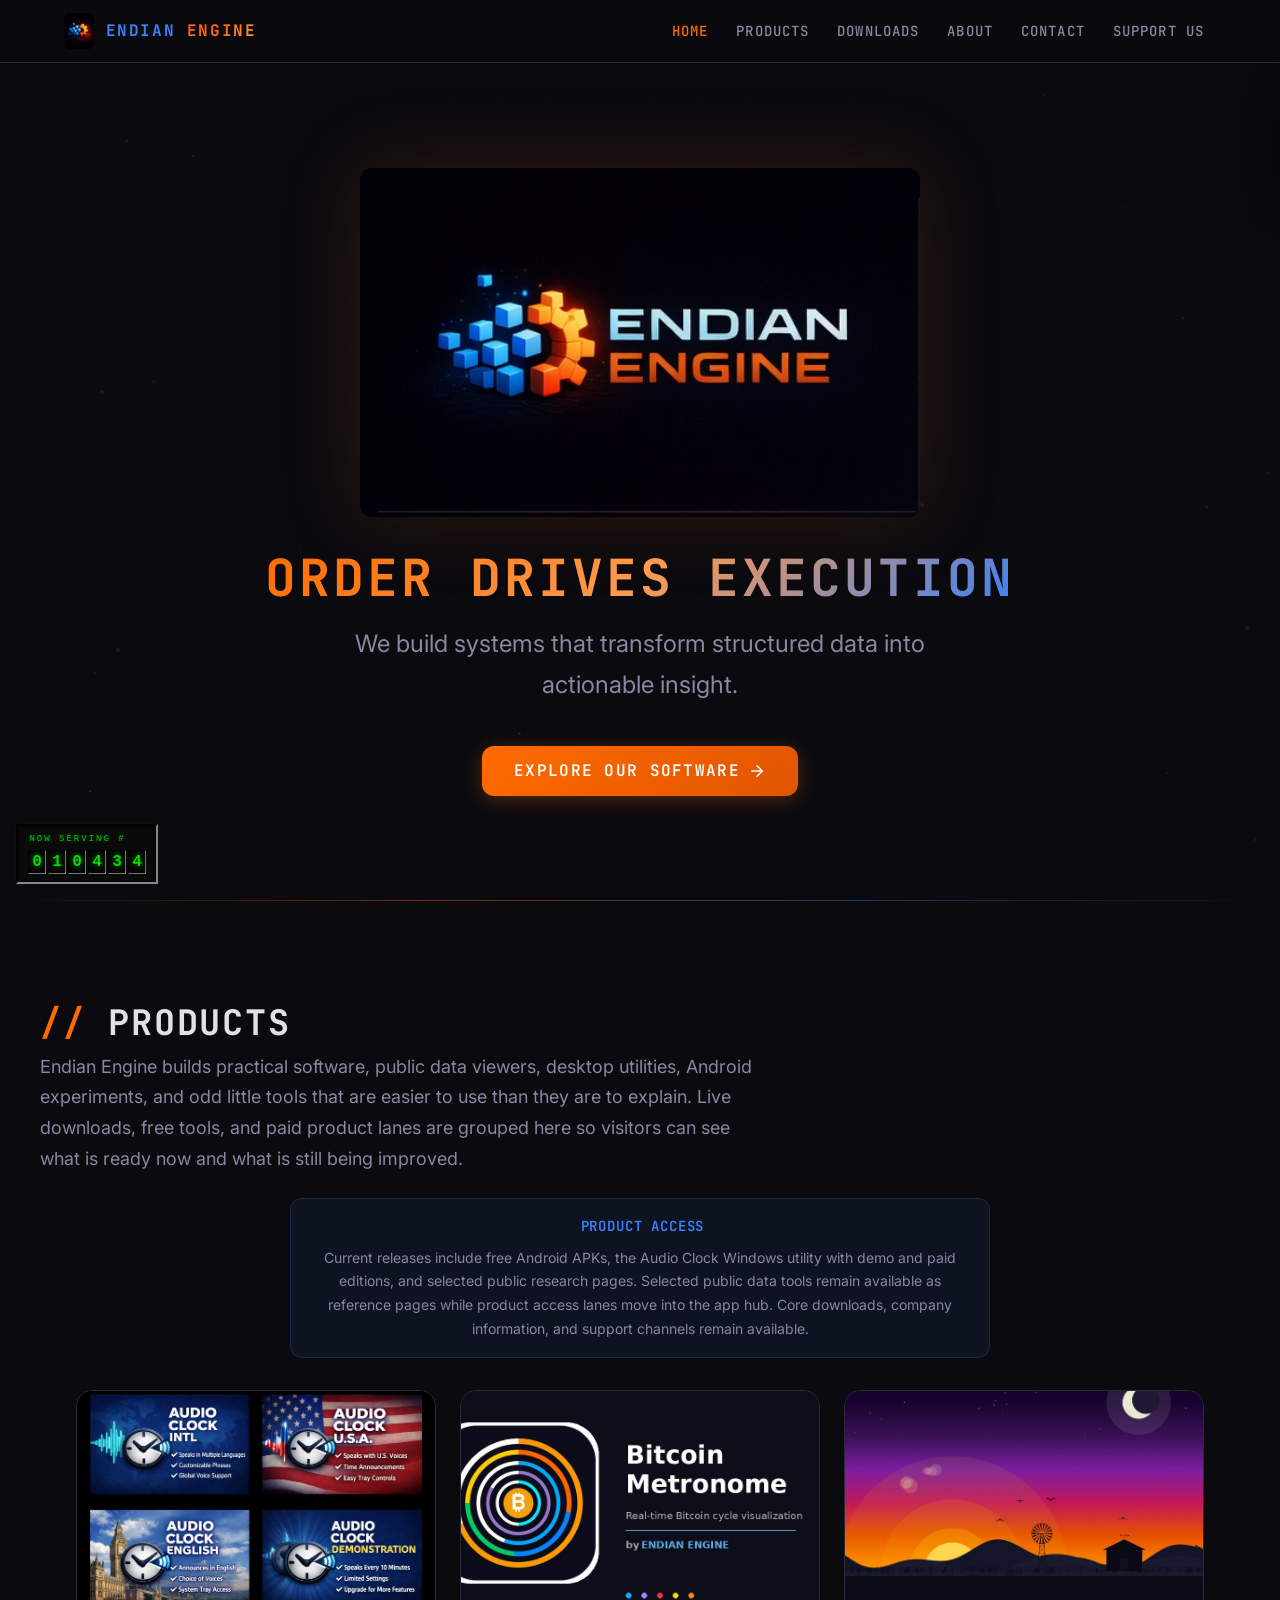
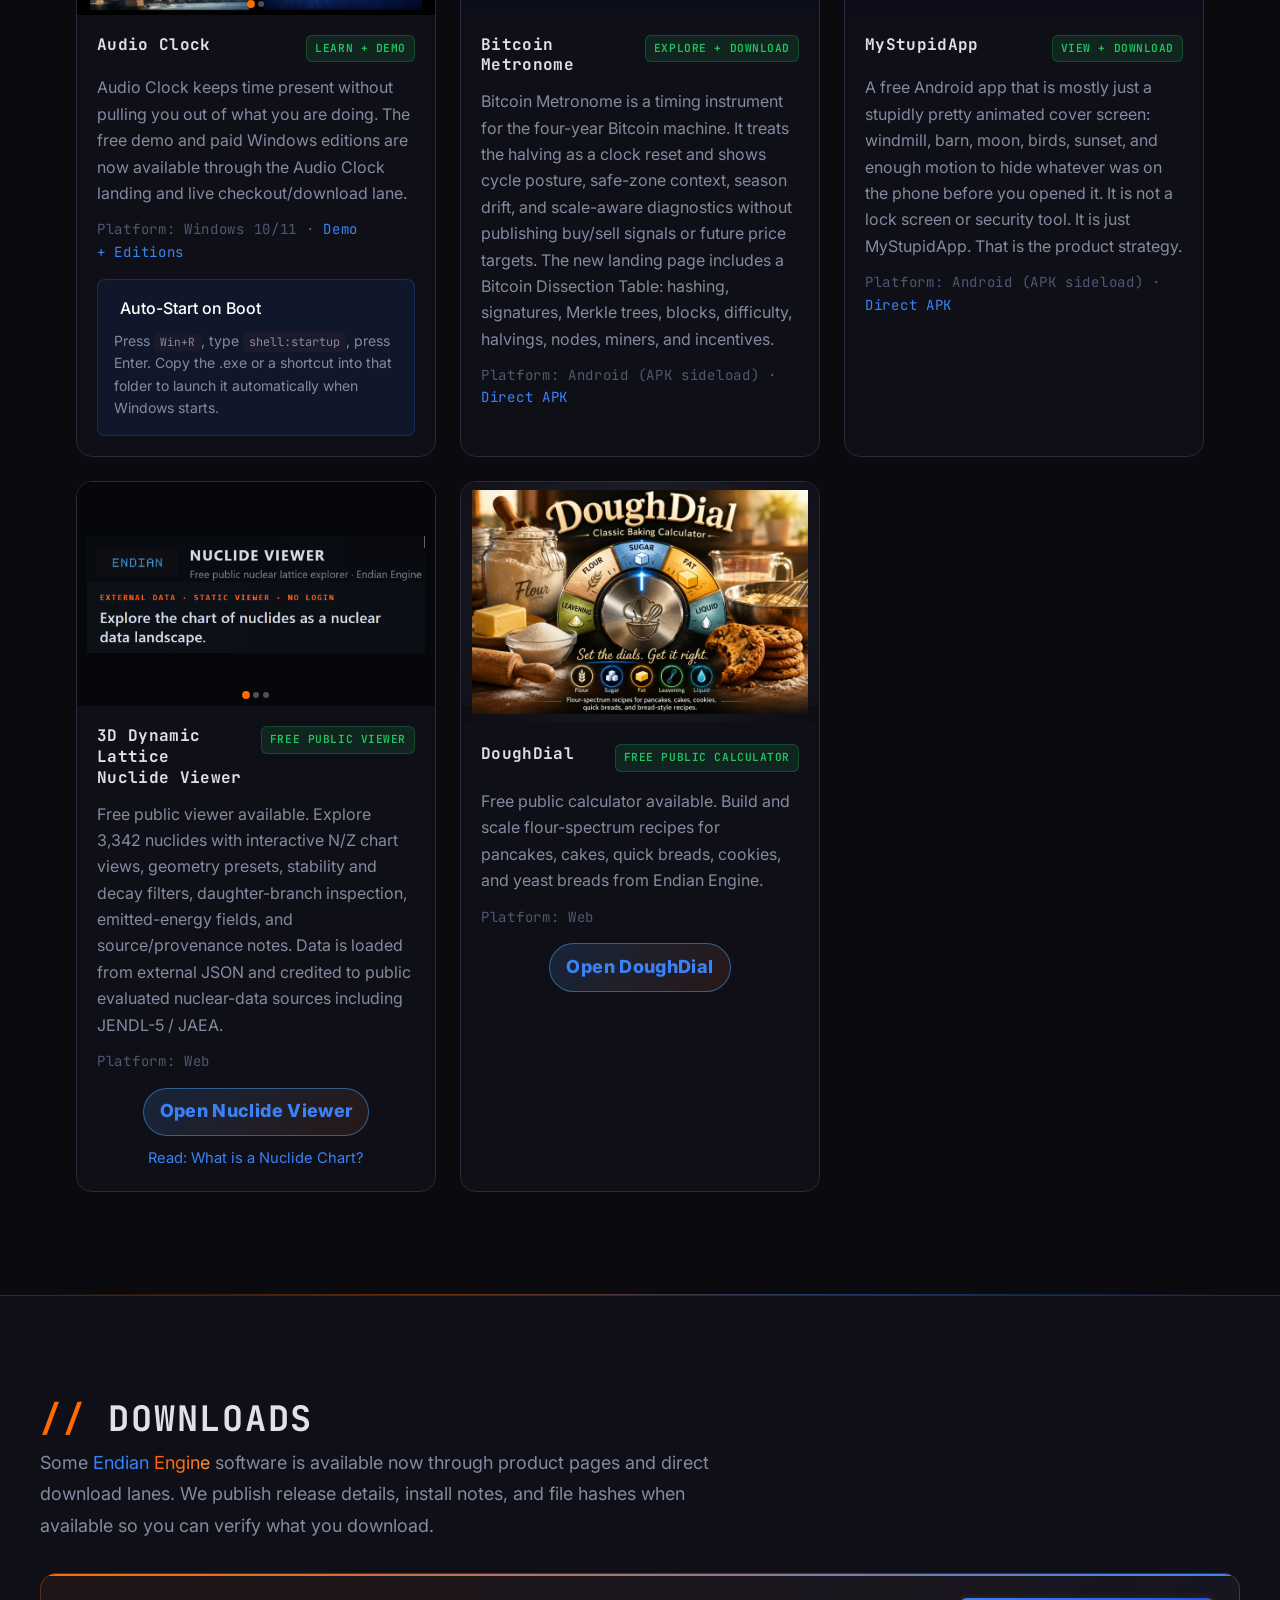
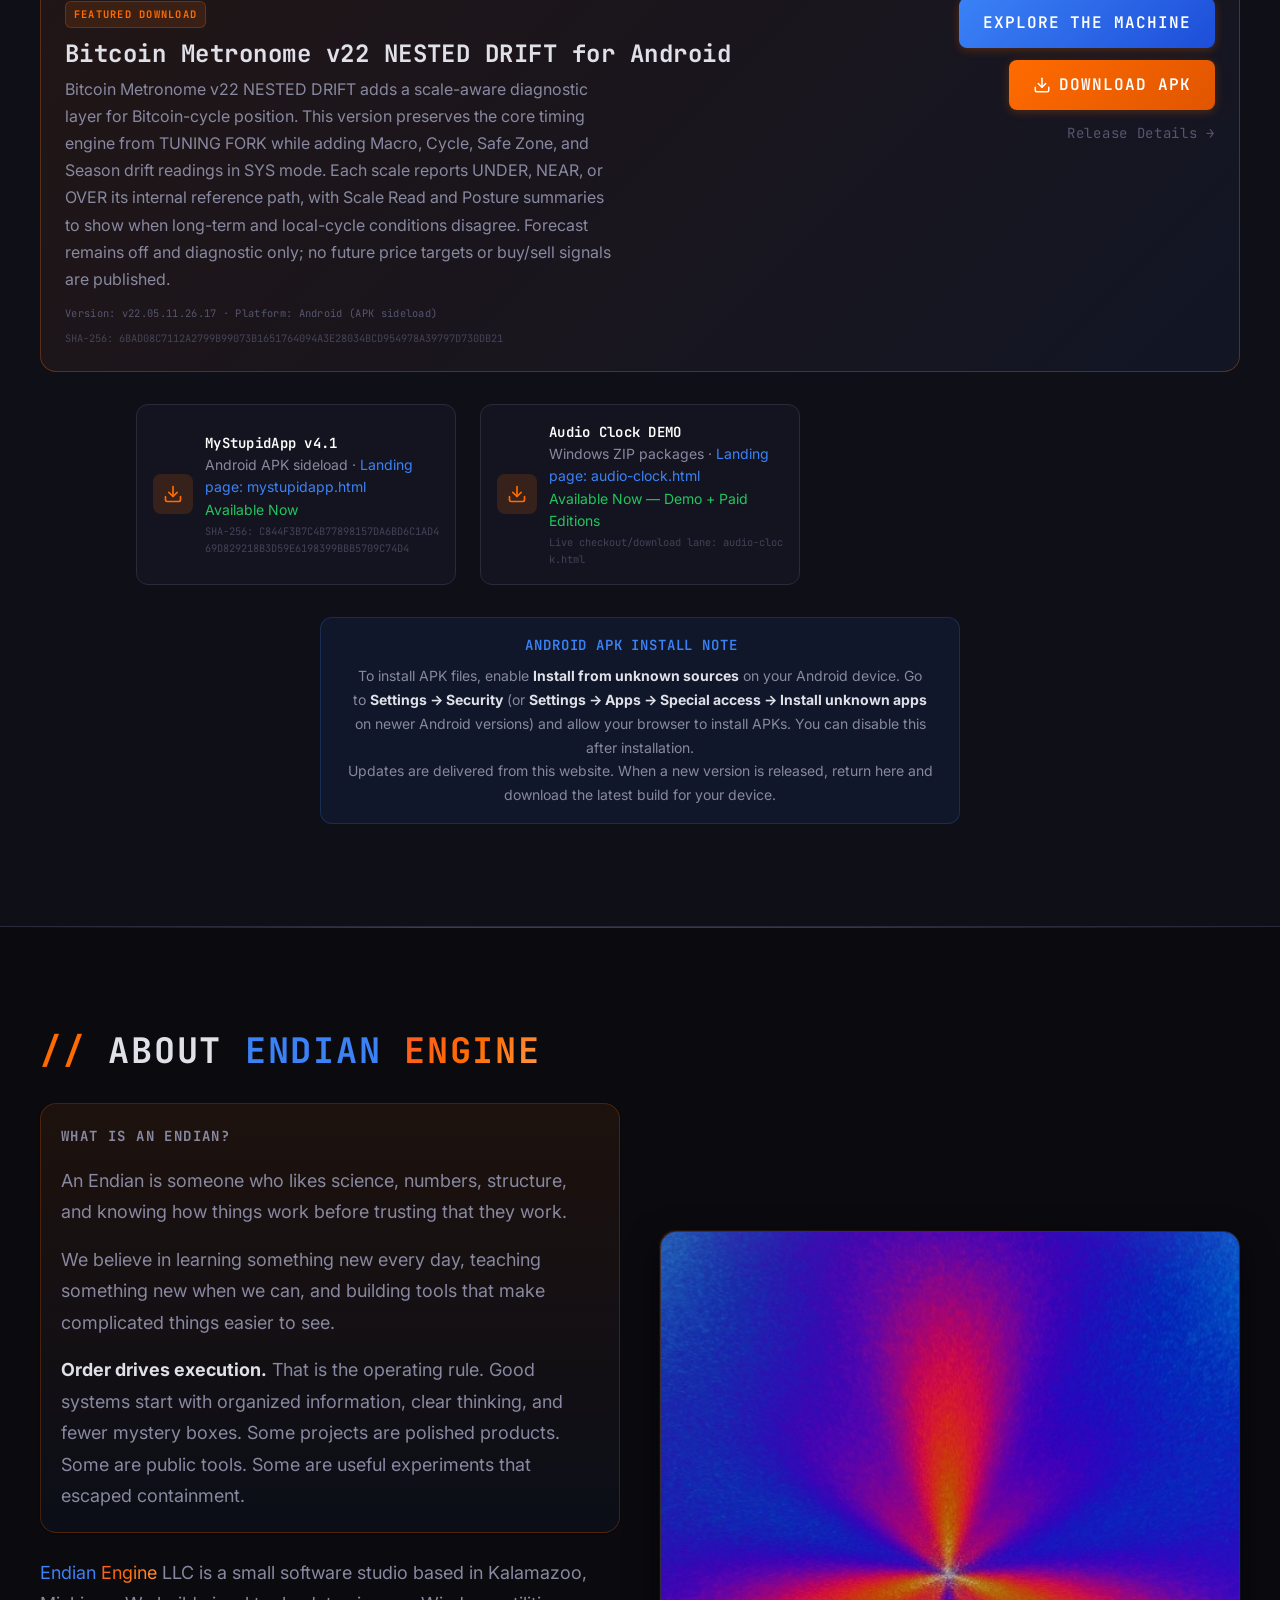
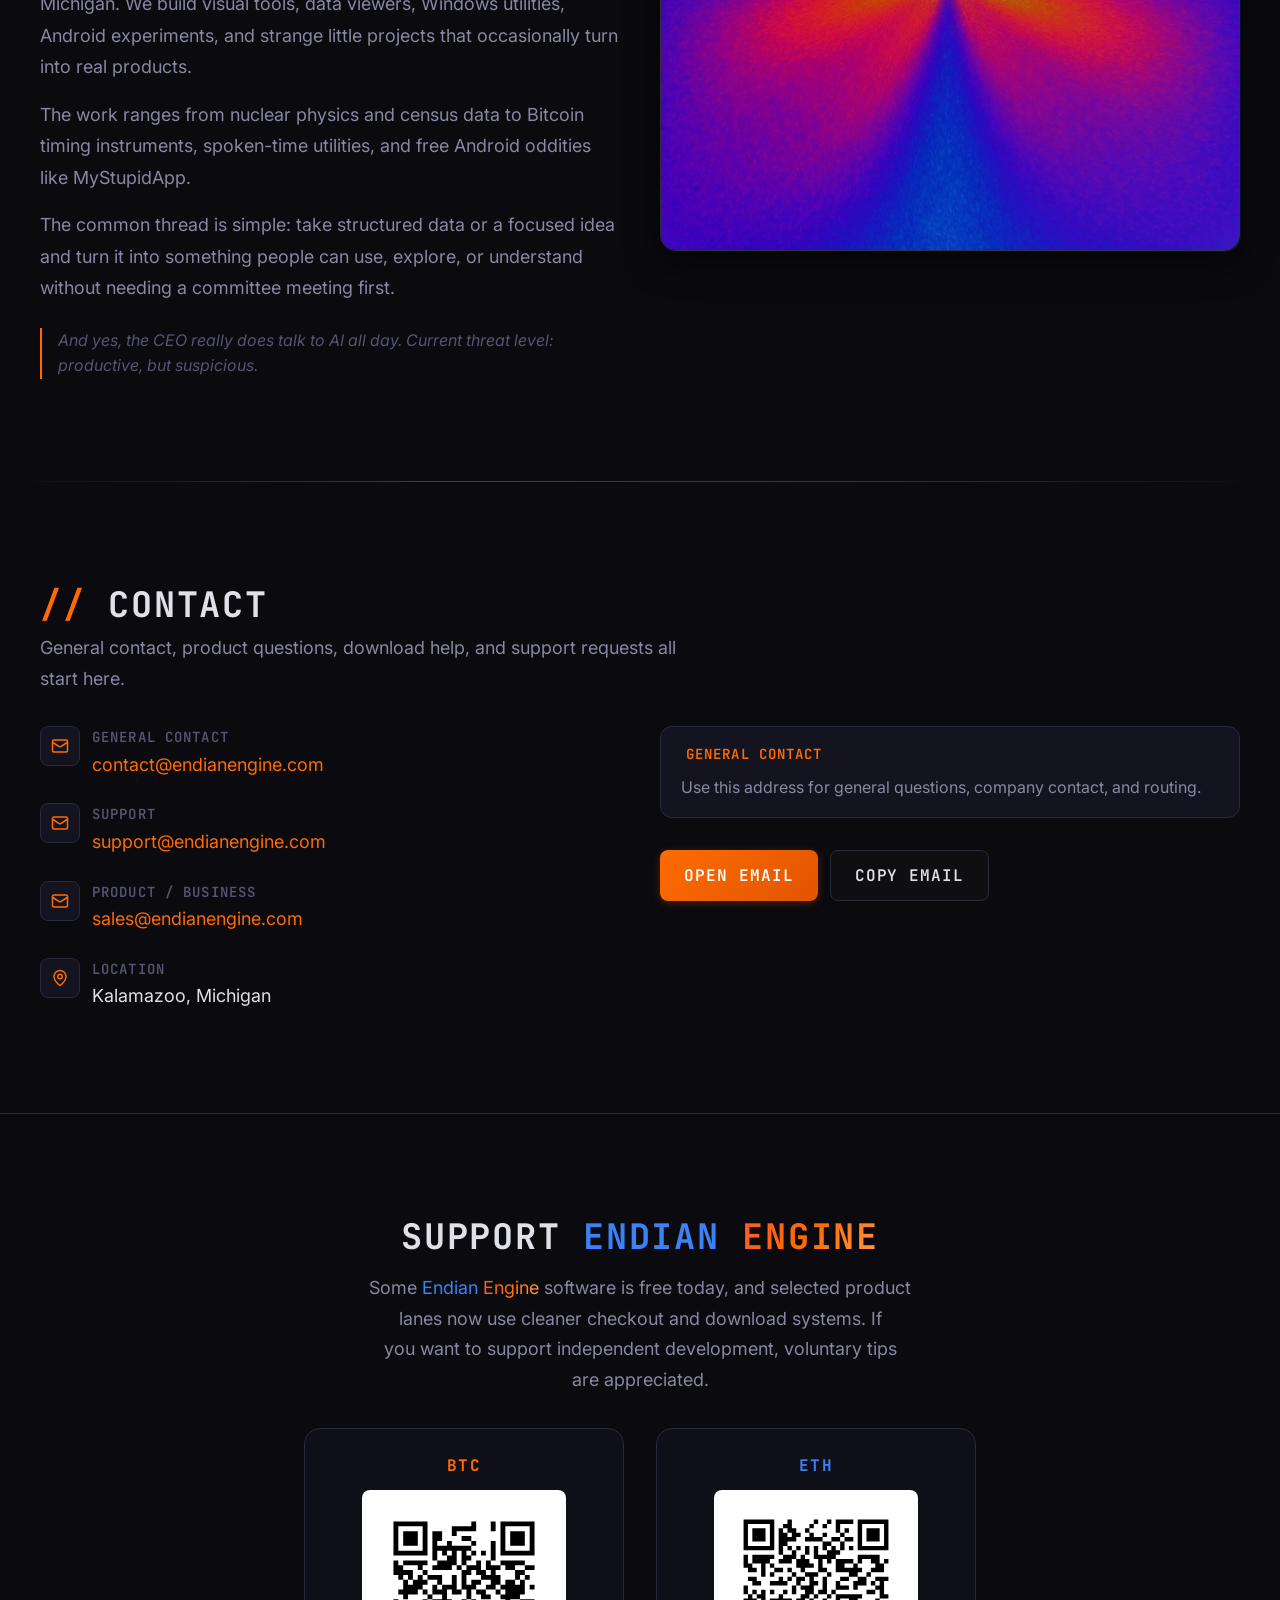
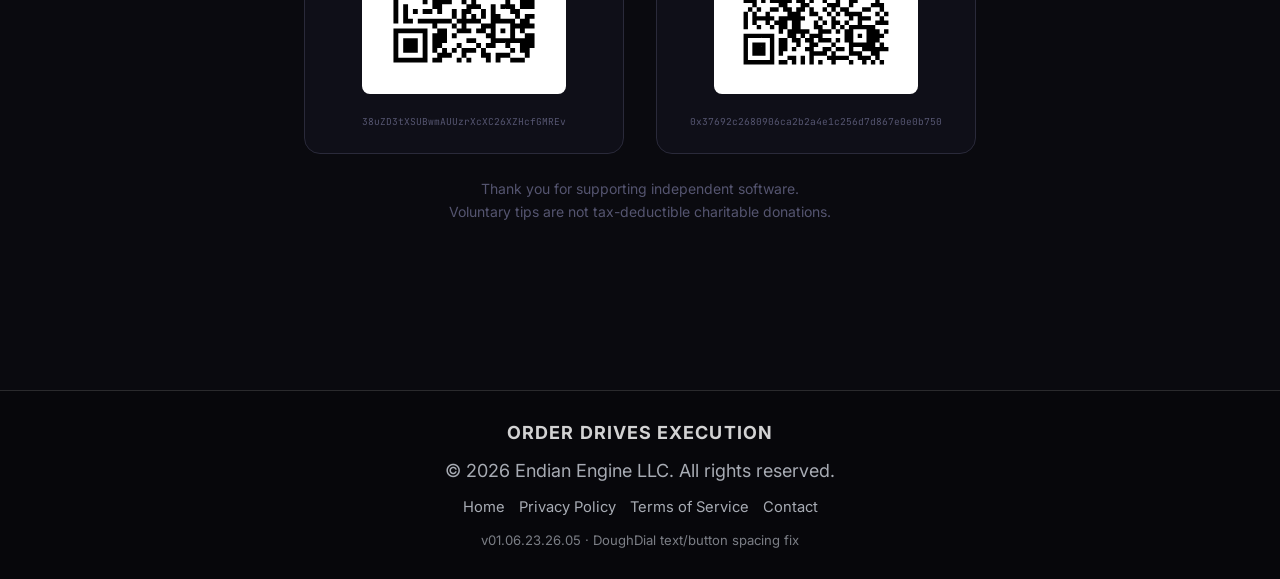
==== commit 5d977c10: "Fix DoughDial homepage text and button spacing" ====
--- a/index.html
+++ b/index.html
@@ -1636,42 +1636,42 @@
 </style>
 
 <style id="ee-doughdial-homepage-layout-fix">
-  /* v01.06.23.26.04: tighten DoughDial homepage card image gap */
+  /* v01.06.23.26.05: move DoughDial copy up; move spacing above button */
   img[src$="DoughDial_2.png"] {
     display: block !important;
     width: 100% !important;
-    height: 100% !important;
-    max-height: 260px !important;
+    height: auto !important;
+    max-height: 240px !important;
     object-fit: contain !important;
-    object-position: center center !important;
+    object-position: center bottom !important;
     background: radial-gradient(circle at center, rgba(255,255,255,.08), rgba(0,0,0,.20)) !important;
-    padding: 10px !important;
+    padding: 8px !important;
     box-sizing: border-box !important;
     margin: 0 !important;
   }
 
   .ee-doughdial-image-wrap {
-    height: 260px !important;
+    height: auto !important;
     min-height: 0 !important;
-    max-height: 260px !important;
-    margin: 0 0 14px 0 !important;
+    max-height: none !important;
+    margin: 0 0 8px 0 !important;
     padding: 0 !important;
-    display: flex !important;
-    align-items: center !important;
-    justify-content: center !important;
-    overflow: hidden !important;
     line-height: 0 !important;
+    display: block !important;
+    overflow: visible !important;
   }
 
   .ee-doughdial-title-block {
     margin-top: 0 !important;
     padding-top: 0 !important;
+    transform: translateY(-4px);
   }
 
   .ee-doughdial-title-block h1,
   .ee-doughdial-title-block h2,
   .ee-doughdial-title-block h3,
-  .ee-doughdial-title-block .title {
+  .ee-doughdial-title-block .title,
+  .ee-doughdial-title-block p {
     margin-top: 0 !important;
   }
 
@@ -1682,20 +1682,13 @@
     height: 100% !important;
   }
 
-  .ee-product-action-align {
+  .ee-doughdial-action-gap {
+    margin-top: 34px !important;
+    padding-top: 0 !important;
+  }
+
+  .ee-nuclide-action-gap {
     margin-top: auto !important;
-    padding-top: 18px !important;
-  }
-
-  @media (min-width: 1200px) {
-    .ee-doughdial-image-wrap {
-      height: 240px !important;
-      max-height: 240px !important;
-    }
-
-    img[src$="DoughDial_2.png"] {
-      max-height: 240px !important;
-    }
   }
 </style>
 
@@ -1858,7 +1851,7 @@
 <!-- DoughDial -->
       <article class="product-card reveal">
         <a class="product-card-image" href="./doughdial.html" style="display:block;text-decoration:none;">
-          <img src="./././assets/DoughDial_2.png" alt="DoughDial flour-spectrum recipe calculator preview" loading="lazy">
+          <img src="././././assets/DoughDial_2.png" alt="DoughDial flour-spectrum recipe calculator preview" loading="lazy">
         </a>
         <div class="product-card-body">
           <div class="product-card-header">
@@ -2158,7 +2151,7 @@
       <a href="./terms.html" style="color:inherit; text-decoration:none;">Terms of Service</a>
       <a href="mailto:contact@endianengine.com" style="color:inherit; text-decoration:none;">Contact</a>
     </nav>
-    <div style="font-size:.82rem; color:rgba(230,235,245,.52);">v01.06.23.26.04 · DoughDial card gap cleanup</div>
+    <div style="font-size:.82rem; color:rgba(230,235,245,.52);">v01.06.23.26.05 · DoughDial text/button spacing fix</div>
   </div>
 </footer>
 
@@ -2719,22 +2712,26 @@
     const doughImg = document.querySelector('img[src$="DoughDial_2.png"]');
     if (!doughImg) return;
 
-    const doughLink = Array.from(document.querySelectorAll('a[href*="doughdial"]'))
-      .find(a => /open\s+doughdial/i.test(a.textContent)) ||
-      Array.from(document.querySelectorAll('a[href*="doughdial"]')).pop();
-
-    const nuclideLink = Array.from(document.querySelectorAll('a[href*="nuclide"]'))
-      .find(a => /open\s+nuclide/i.test(a.textContent)) ||
-      Array.from(document.querySelectorAll('a[href*="nuclide"]')).pop();
-
-    function findCardWithImage(img) {
+    const allDoughLinks = Array.from(document.querySelectorAll('a[href*="doughdial"]'));
+    const doughLink =
+      allDoughLinks.find(a => /open\s+doughdial/i.test(a.textContent)) ||
+      allDoughLinks[allDoughLinks.length - 1];
+
+    const allNuclideLinks = Array.from(document.querySelectorAll('a[href*="nuclide"]'));
+    const nuclideLink =
+      allNuclideLinks.find(a => /open\s+nuclide/i.test(a.textContent)) ||
+      allNuclideLinks[allNuclideLinks.length - 1];
+
+    function findCardWithDoughImage(img) {
       let node = img;
       while (node && node !== document.body) {
         if (
           node.querySelector &&
           node.querySelector('img[src$="DoughDial_2.png"]') &&
           node.querySelector('a[href*="doughdial"]')
-        ) return node;
+        ) {
+          return node;
+        }
         node = node.parentElement;
       }
       return img.closest("article, section, .card, .product-card, .feature-card, .tile, .panel");
@@ -2760,14 +2757,16 @@
       return node && node.parentElement === card ? node : target;
     }
 
-    const doughCard = findCardWithImage(doughImg);
+    const doughCard = findCardWithDoughImage(doughImg);
     const nuclideCard = findCardFromLink(nuclideLink, "nuclide");
+
+    if (doughCard) doughCard.classList.add("ee-doughdial-product-card");
+    if (nuclideCard) nuclideCard.classList.add("ee-nuclide-product-card");
 
     const imageWrap = doughImg.parentElement;
     if (imageWrap) imageWrap.classList.add("ee-doughdial-image-wrap");
 
     if (doughCard) {
-      doughCard.classList.add("ee-doughdial-product-card");
       const headings = Array.from(doughCard.querySelectorAll("h1,h2,h3,.title,.product-title"));
       const title = headings.find(h => doughImg.compareDocumentPosition(h) & Node.DOCUMENT_POSITION_FOLLOWING);
       if (title) {
@@ -2776,13 +2775,11 @@
       }
     }
 
-    if (nuclideCard) nuclideCard.classList.add("ee-nuclide-product-card");
-
     const doughAction = directChildUnder(doughCard, doughLink);
     const nuclideAction = directChildUnder(nuclideCard, nuclideLink);
 
-    if (doughAction) doughAction.classList.add("ee-product-action-align");
-    if (nuclideAction) nuclideAction.classList.add("ee-product-action-align");
+    if (doughAction) doughAction.classList.add("ee-doughdial-action-gap");
+    if (nuclideAction) nuclideAction.classList.add("ee-nuclide-action-gap");
   });
 })();
 </script>
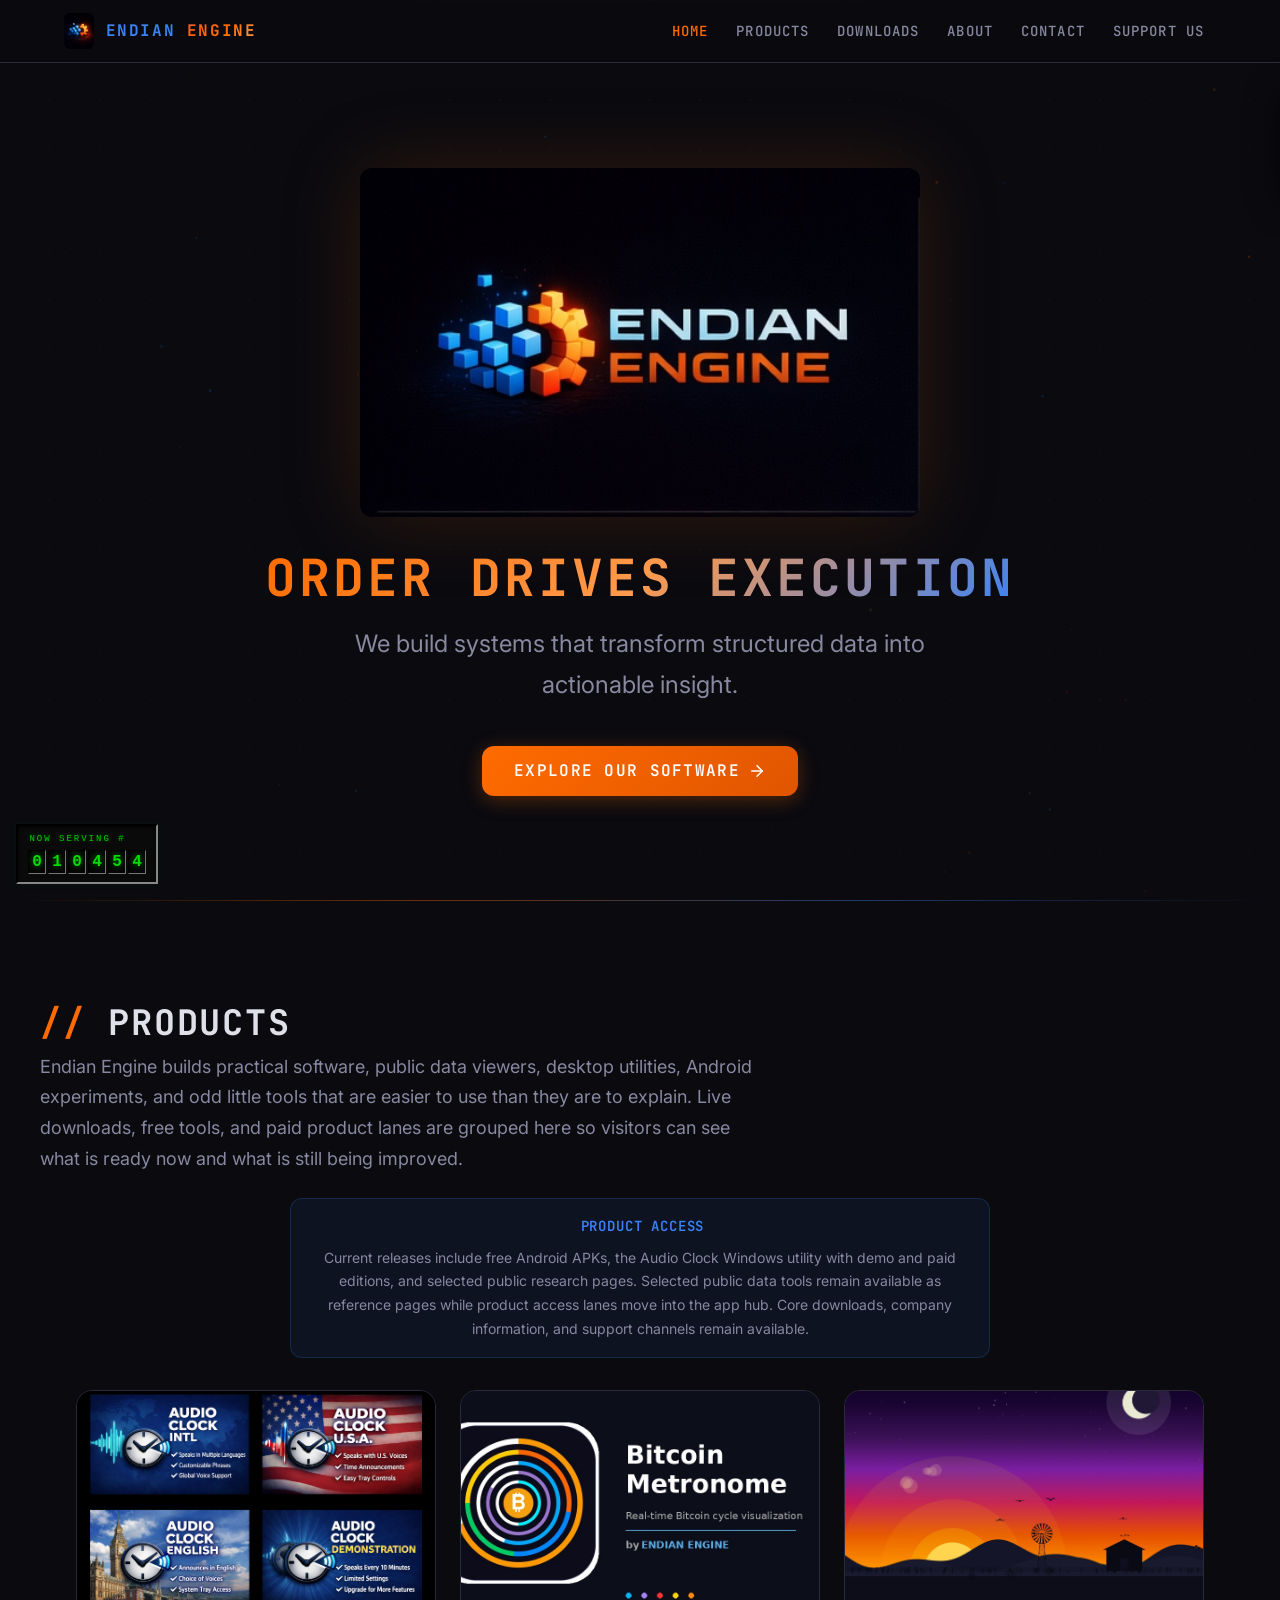
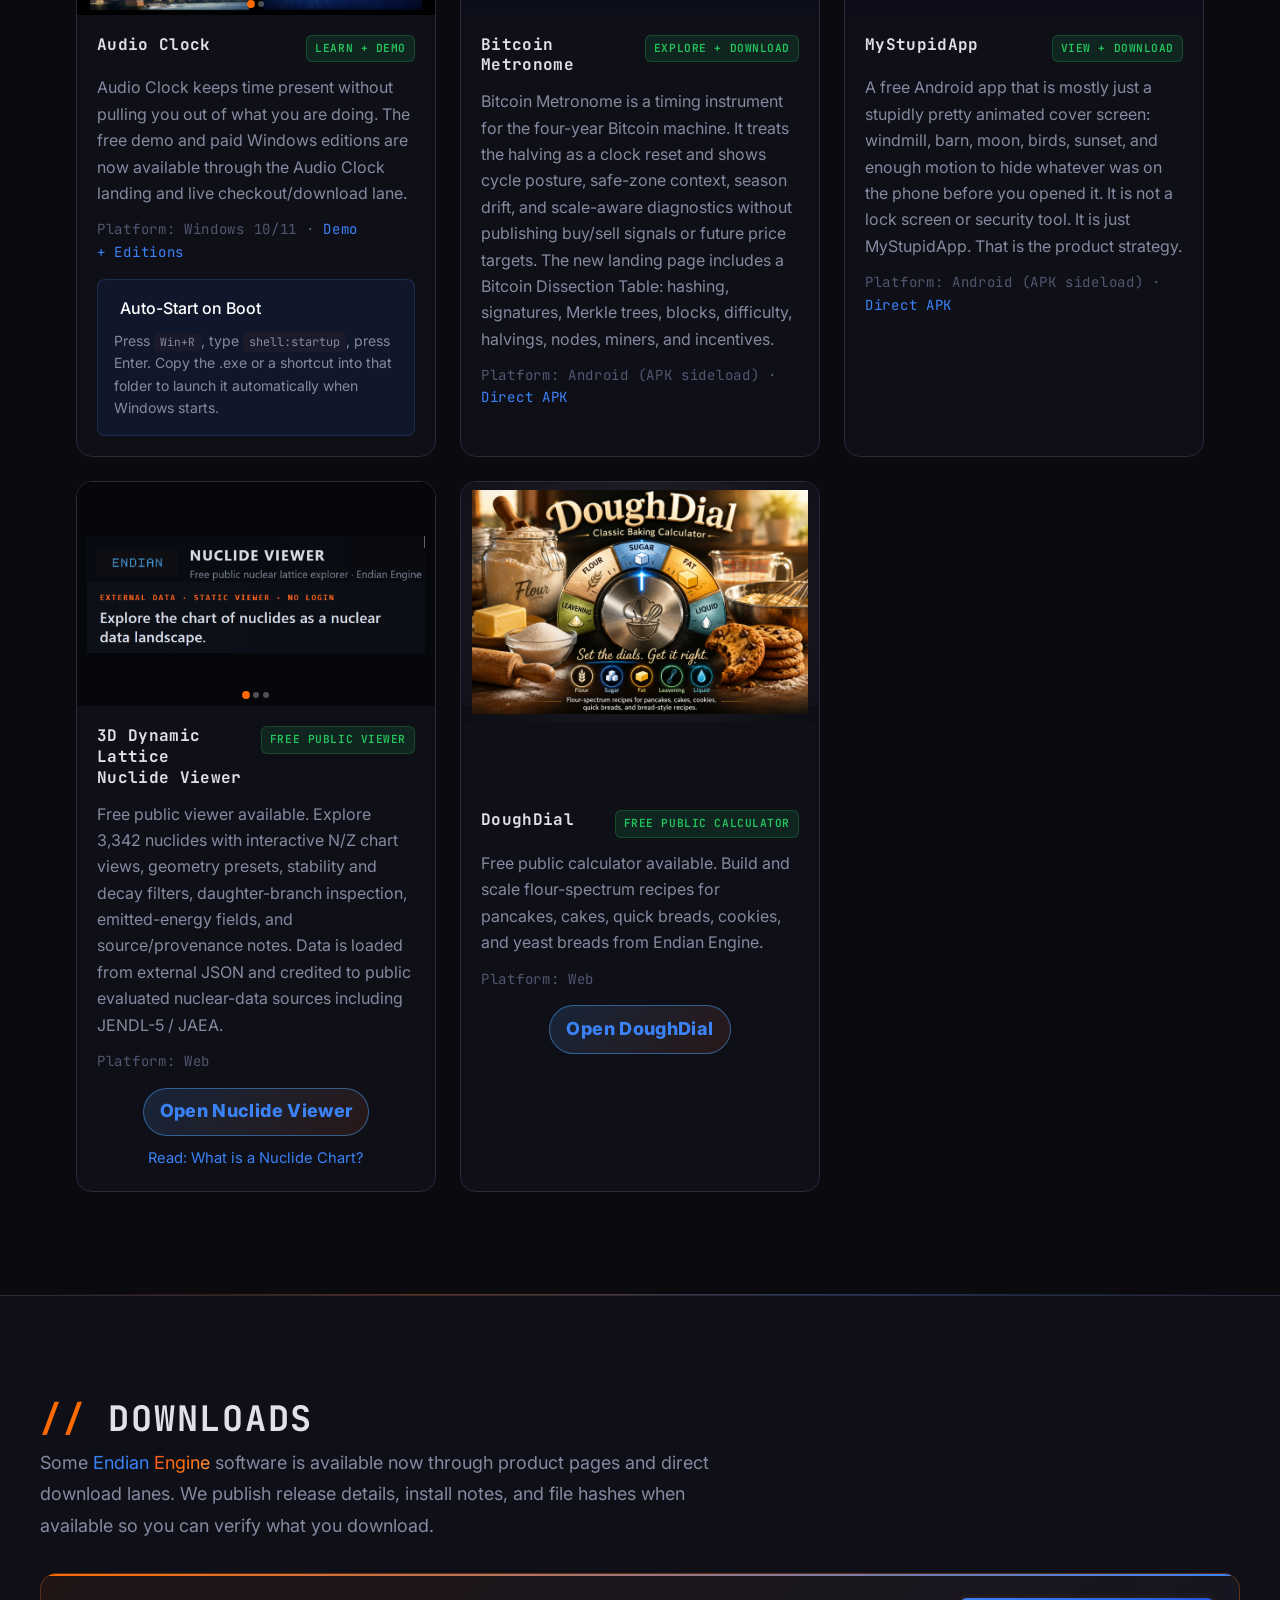
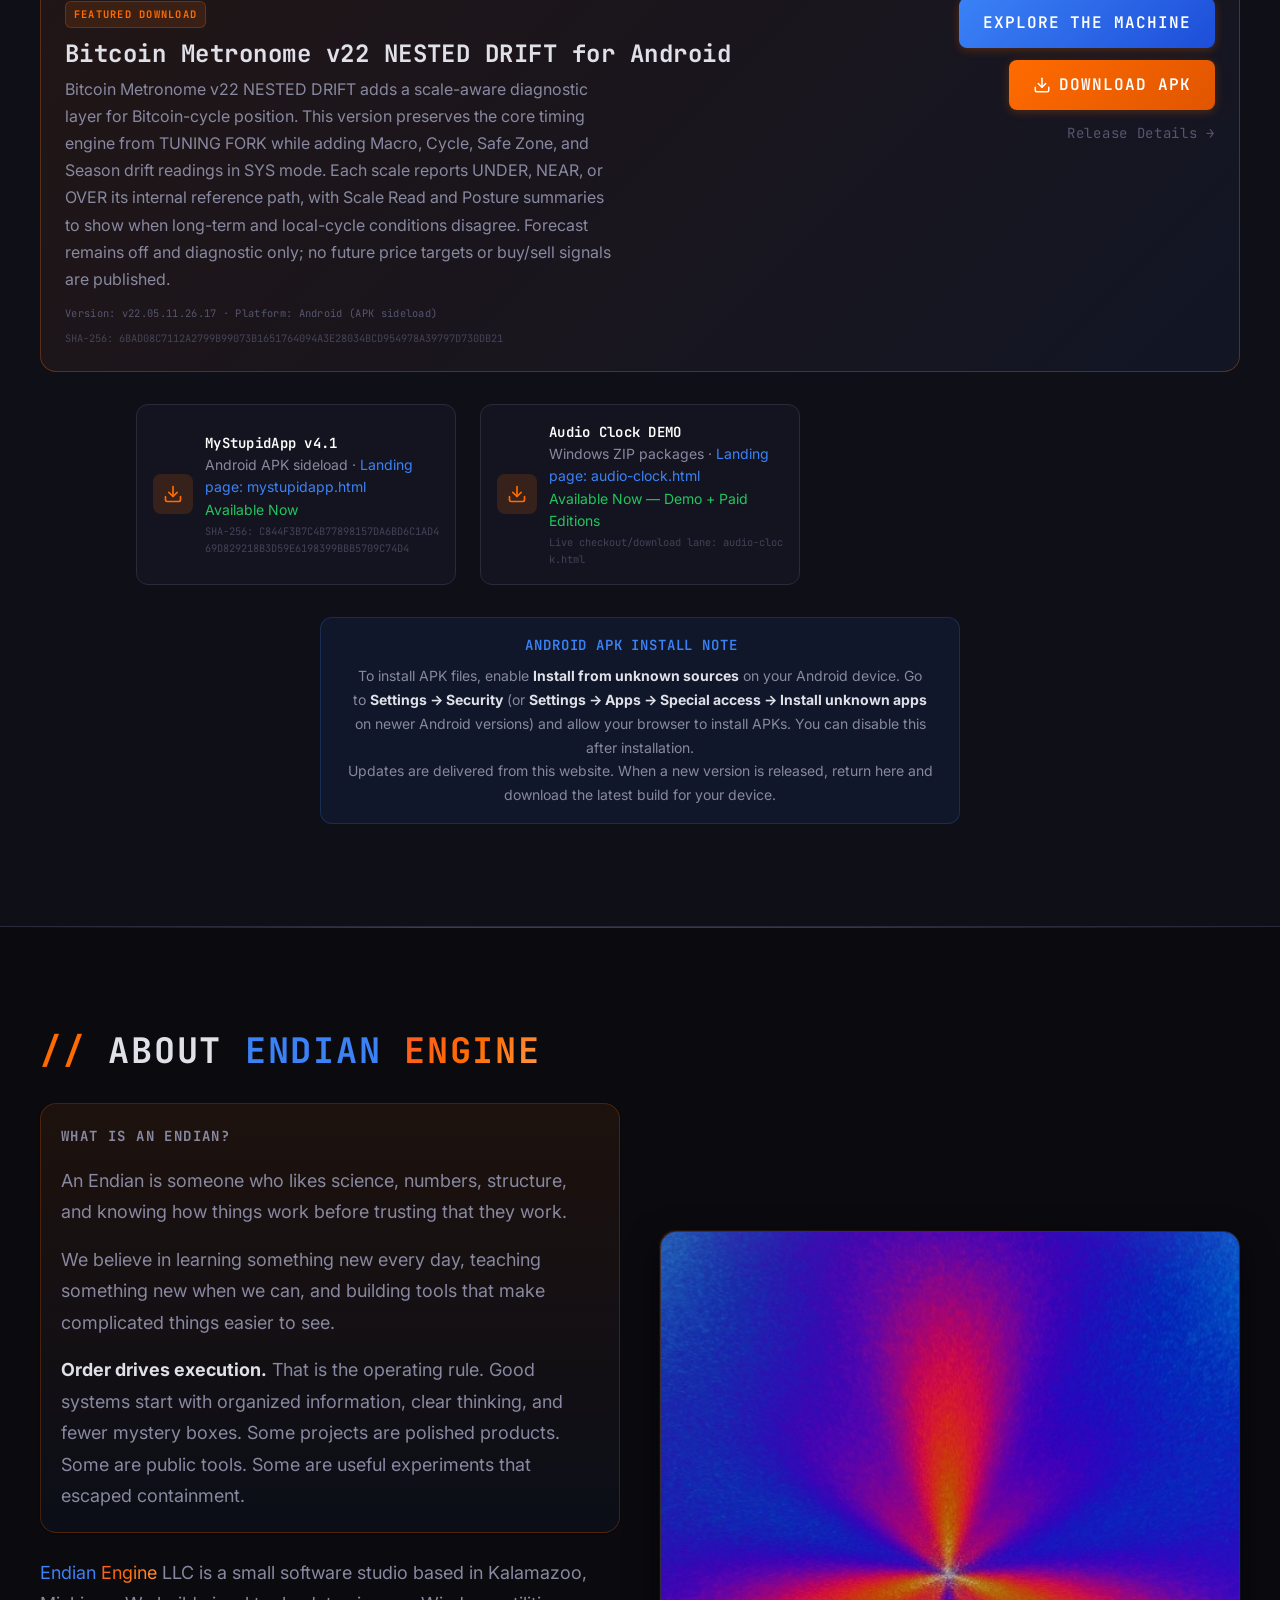
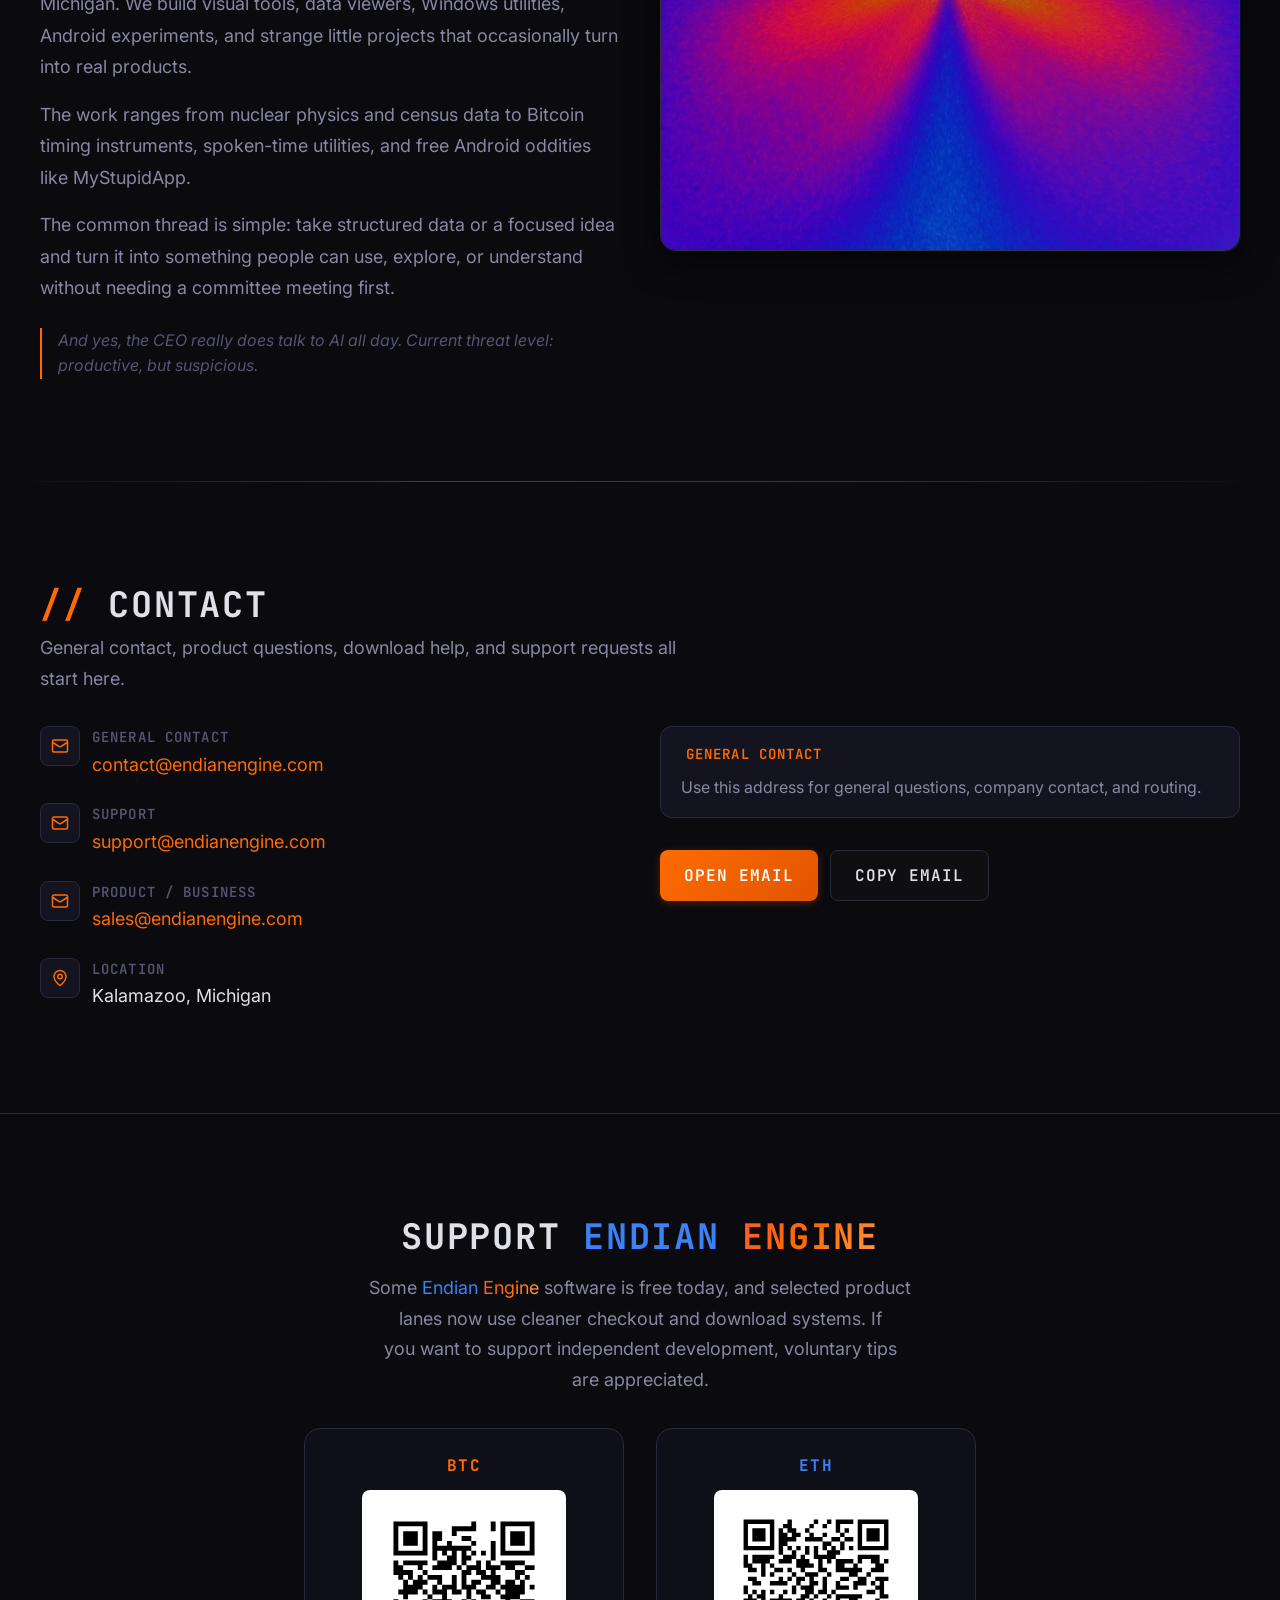
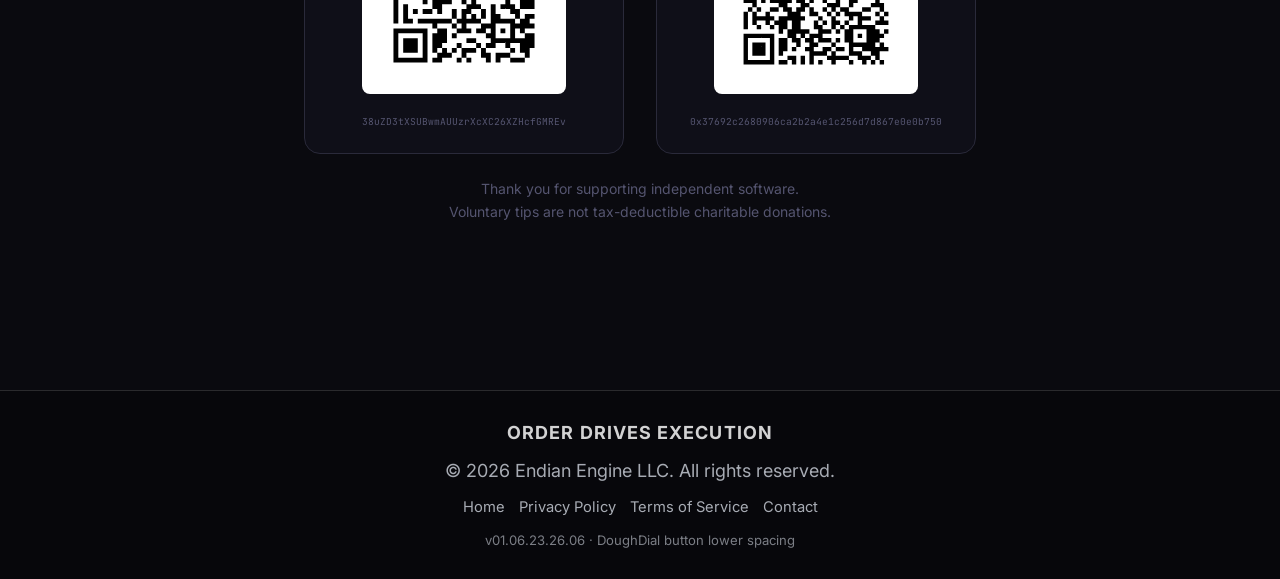
==== commit 9ee27269: "Move DoughDial homepage button lower" ====
--- a/index.html
+++ b/index.html
@@ -1636,7 +1636,7 @@
 </style>
 
 <style id="ee-doughdial-homepage-layout-fix">
-  /* v01.06.23.26.05: move DoughDial copy up; move spacing above button */
+  /* v01.06.23.26.06: move Open DoughDial button lower inside card */
   img[src$="DoughDial_2.png"] {
     display: block !important;
     width: 100% !important;
@@ -1664,7 +1664,6 @@
   .ee-doughdial-title-block {
     margin-top: 0 !important;
     padding-top: 0 !important;
-    transform: translateY(-4px);
   }
 
   .ee-doughdial-title-block h1,
@@ -1675,20 +1674,23 @@
     margin-top: 0 !important;
   }
 
-  .ee-doughdial-product-card,
-  .ee-nuclide-product-card {
+  .ee-doughdial-product-card {
     display: flex !important;
     flex-direction: column !important;
     height: 100% !important;
   }
 
-  .ee-doughdial-action-gap {
-    margin-top: 34px !important;
+  .ee-doughdial-button-lower {
+    margin-top: 96px !important;
+    margin-bottom: 28px !important;
     padding-top: 0 !important;
   }
 
-  .ee-nuclide-action-gap {
-    margin-top: auto !important;
+  @media (max-width: 900px) {
+    .ee-doughdial-button-lower {
+      margin-top: 48px !important;
+      margin-bottom: 24px !important;
+    }
   }
 </style>
 
@@ -1851,7 +1853,7 @@
 <!-- DoughDial -->
       <article class="product-card reveal">
         <a class="product-card-image" href="./doughdial.html" style="display:block;text-decoration:none;">
-          <img src="././././assets/DoughDial_2.png" alt="DoughDial flour-spectrum recipe calculator preview" loading="lazy">
+          <img src="./././././assets/DoughDial_2.png" alt="DoughDial flour-spectrum recipe calculator preview" loading="lazy">
         </a>
         <div class="product-card-body">
           <div class="product-card-header">
@@ -2151,7 +2153,7 @@
       <a href="./terms.html" style="color:inherit; text-decoration:none;">Terms of Service</a>
       <a href="mailto:contact@endianengine.com" style="color:inherit; text-decoration:none;">Contact</a>
     </nav>
-    <div style="font-size:.82rem; color:rgba(230,235,245,.52);">v01.06.23.26.05 · DoughDial text/button spacing fix</div>
+    <div style="font-size:.82rem; color:rgba(230,235,245,.52);">v01.06.23.26.06 · DoughDial button lower spacing</div>
   </div>
 </footer>
 
@@ -2713,16 +2715,13 @@
     if (!doughImg) return;
 
     const allDoughLinks = Array.from(document.querySelectorAll('a[href*="doughdial"]'));
-    const doughLink =
+    const doughButton =
       allDoughLinks.find(a => /open\s+doughdial/i.test(a.textContent)) ||
       allDoughLinks[allDoughLinks.length - 1];
 
-    const allNuclideLinks = Array.from(document.querySelectorAll('a[href*="nuclide"]'));
-    const nuclideLink =
-      allNuclideLinks.find(a => /open\s+nuclide/i.test(a.textContent)) ||
-      allNuclideLinks[allNuclideLinks.length - 1];
-
-    function findCardWithDoughImage(img) {
+    if (!doughButton) return;
+
+    function findDoughCard(img, button) {
       let node = img;
       while (node && node !== document.body) {
         if (
@@ -2734,18 +2733,7 @@
         }
         node = node.parentElement;
       }
-      return img.closest("article, section, .card, .product-card, .feature-card, .tile, .panel");
-    }
-
-    function findCardFromLink(link, keyword) {
-      if (!link) return null;
-      let node = link;
-      while (node && node !== document.body) {
-        const text = (node.innerText || "").toLowerCase();
-        if (node.querySelector && node.querySelector("a") && text.includes(keyword)) return node;
-        node = node.parentElement;
-      }
-      return link.closest("article, section, .card, .product-card, .feature-card, .tile, .panel");
+      return button.closest("article, section, .card, .product-card, .feature-card, .tile, .panel");
     }
 
     function directChildUnder(card, target) {
@@ -2757,11 +2745,8 @@
       return node && node.parentElement === card ? node : target;
     }
 
-    const doughCard = findCardWithDoughImage(doughImg);
-    const nuclideCard = findCardFromLink(nuclideLink, "nuclide");
-
+    const doughCard = findDoughCard(doughImg, doughButton);
     if (doughCard) doughCard.classList.add("ee-doughdial-product-card");
-    if (nuclideCard) nuclideCard.classList.add("ee-nuclide-product-card");
 
     const imageWrap = doughImg.parentElement;
     if (imageWrap) imageWrap.classList.add("ee-doughdial-image-wrap");
@@ -2775,11 +2760,8 @@
       }
     }
 
-    const doughAction = directChildUnder(doughCard, doughLink);
-    const nuclideAction = directChildUnder(nuclideCard, nuclideLink);
-
-    if (doughAction) doughAction.classList.add("ee-doughdial-action-gap");
-    if (nuclideAction) nuclideAction.classList.add("ee-nuclide-action-gap");
+    const buttonBlock = directChildUnder(doughCard, doughButton);
+    if (buttonBlock) buttonBlock.classList.add("ee-doughdial-button-lower");
   });
 })();
 </script>
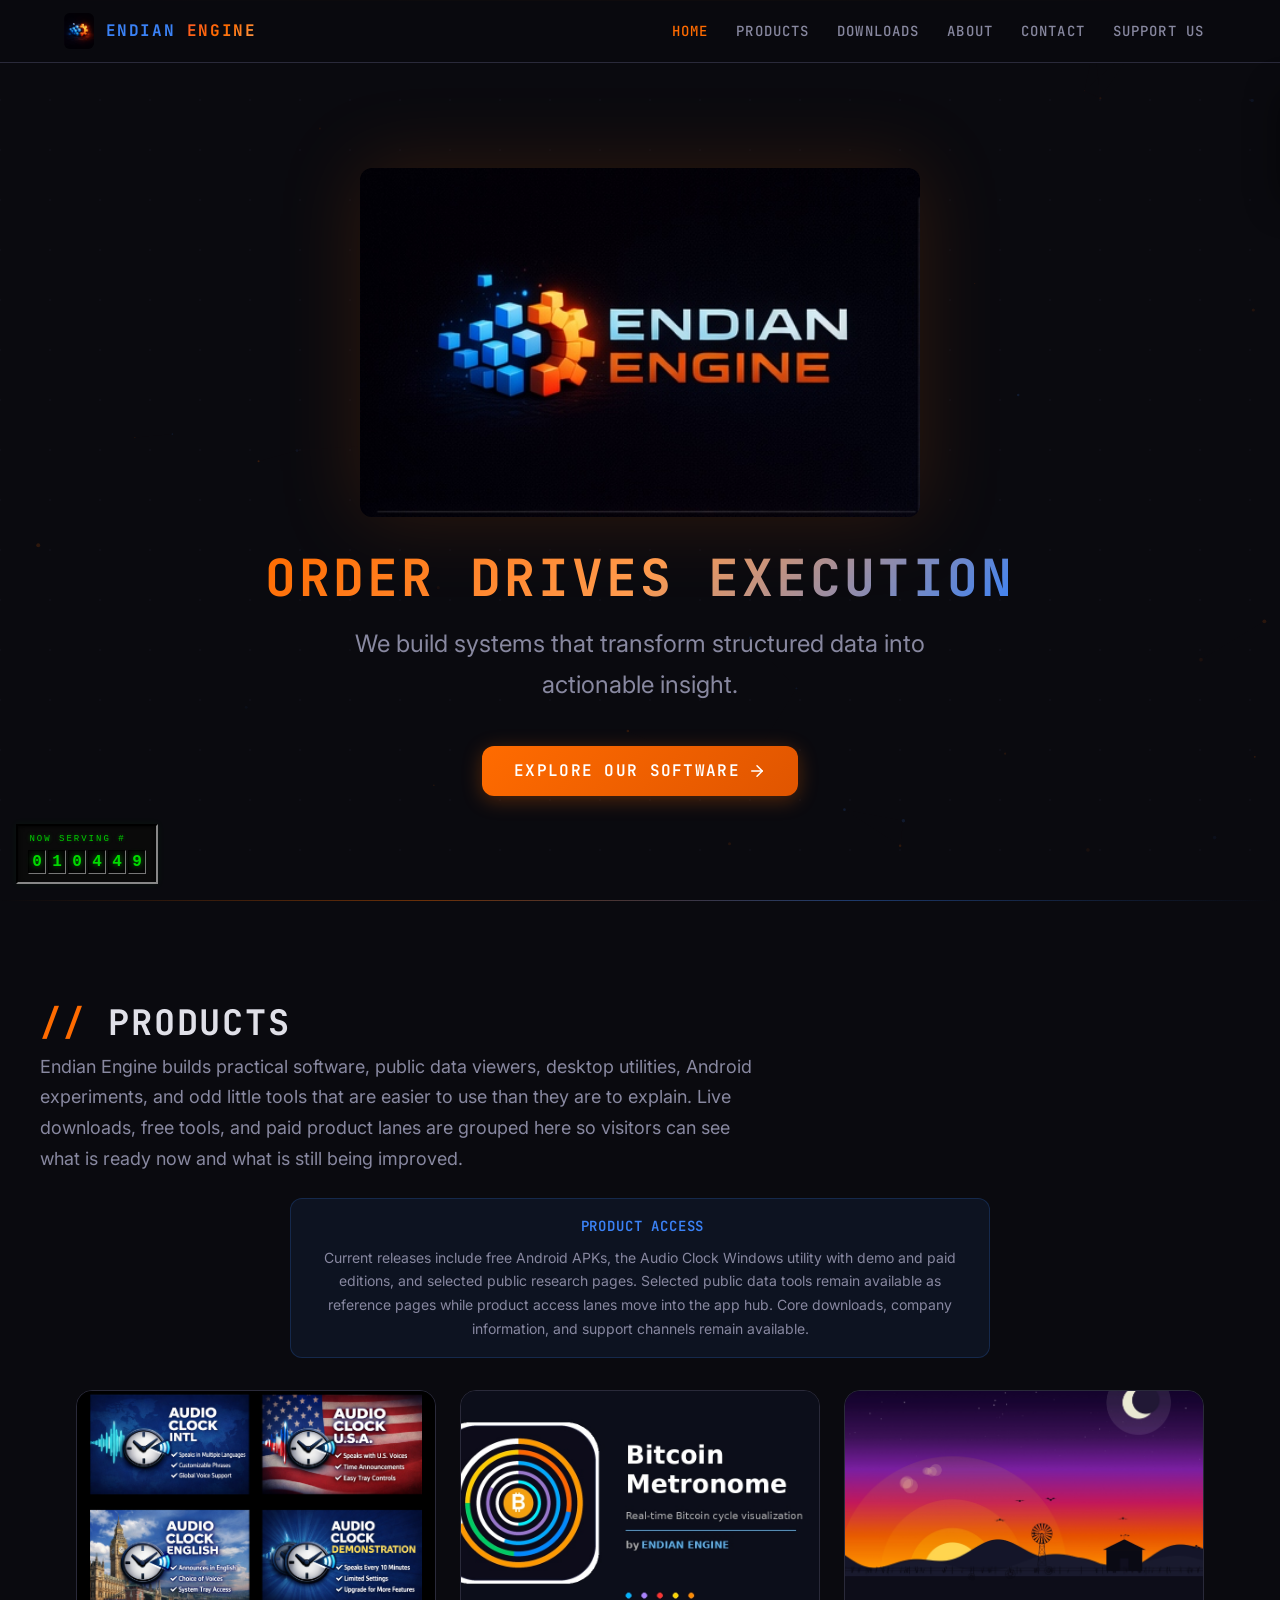
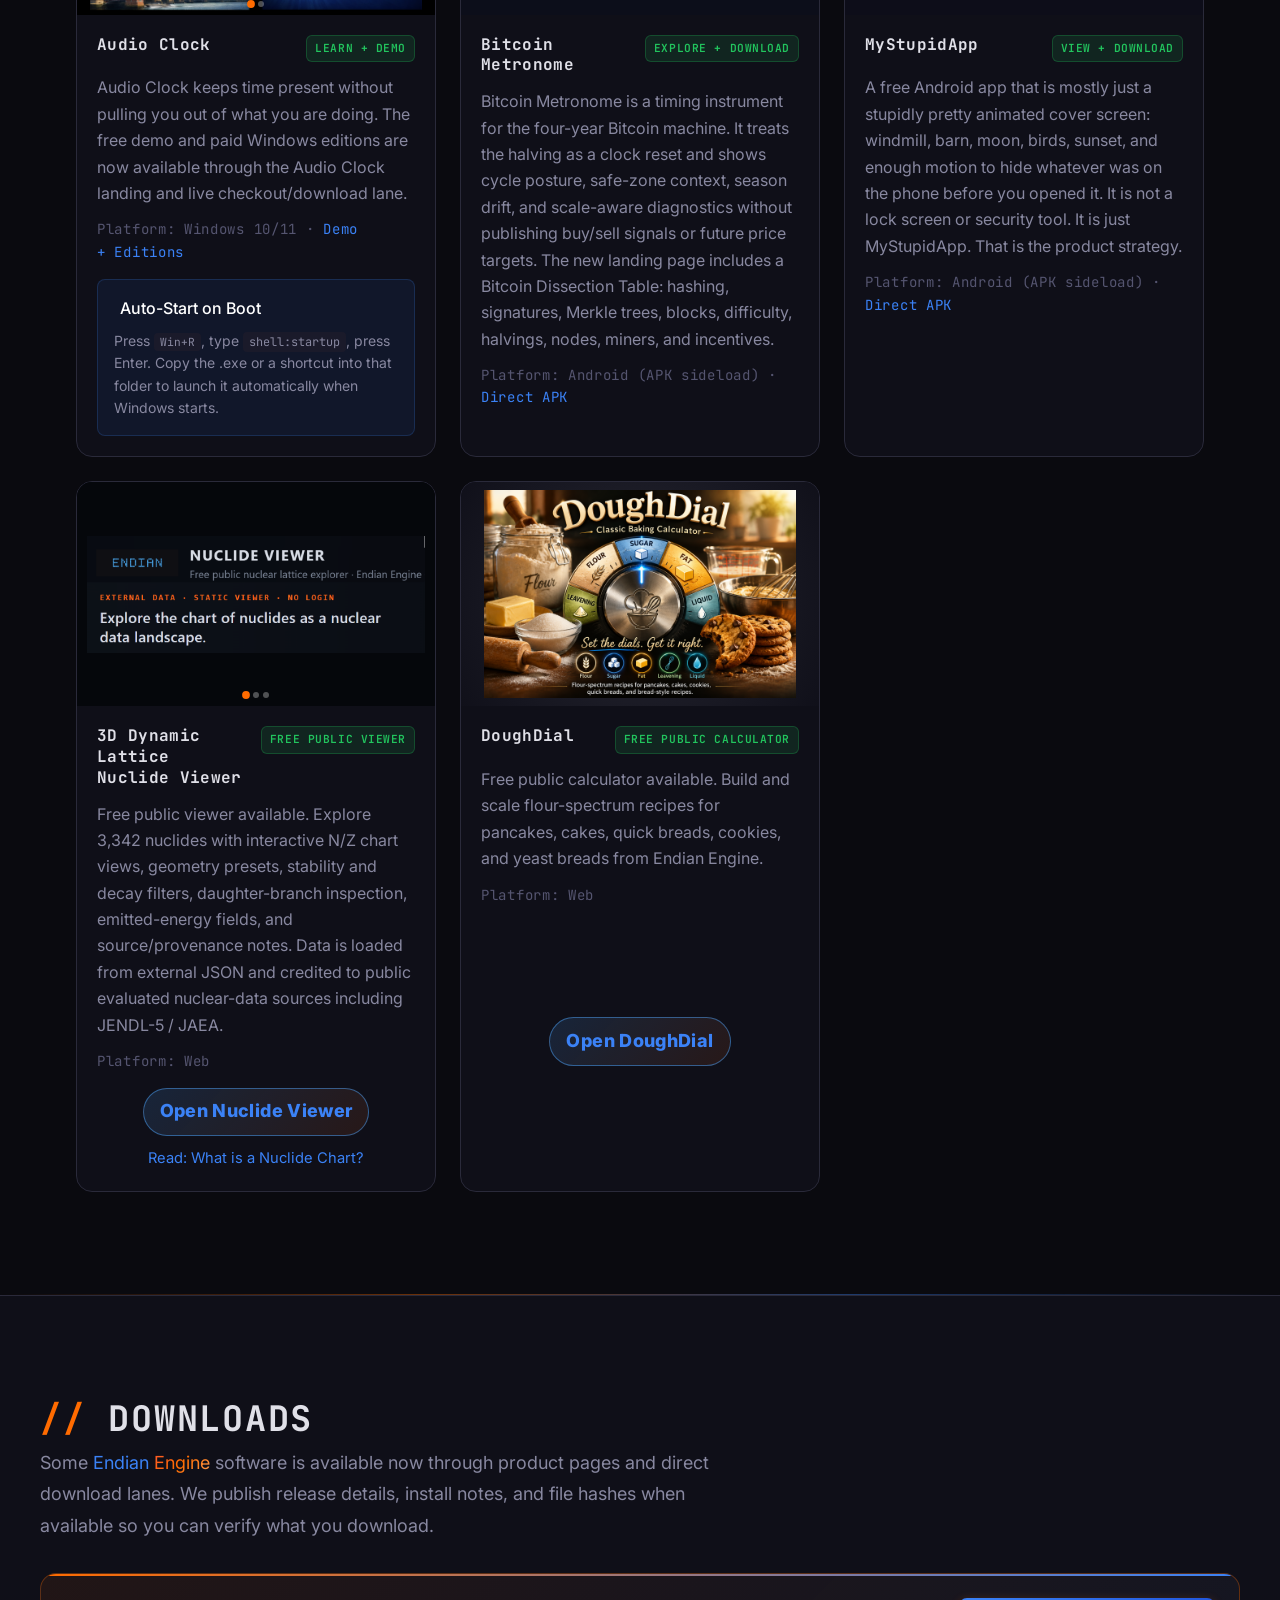
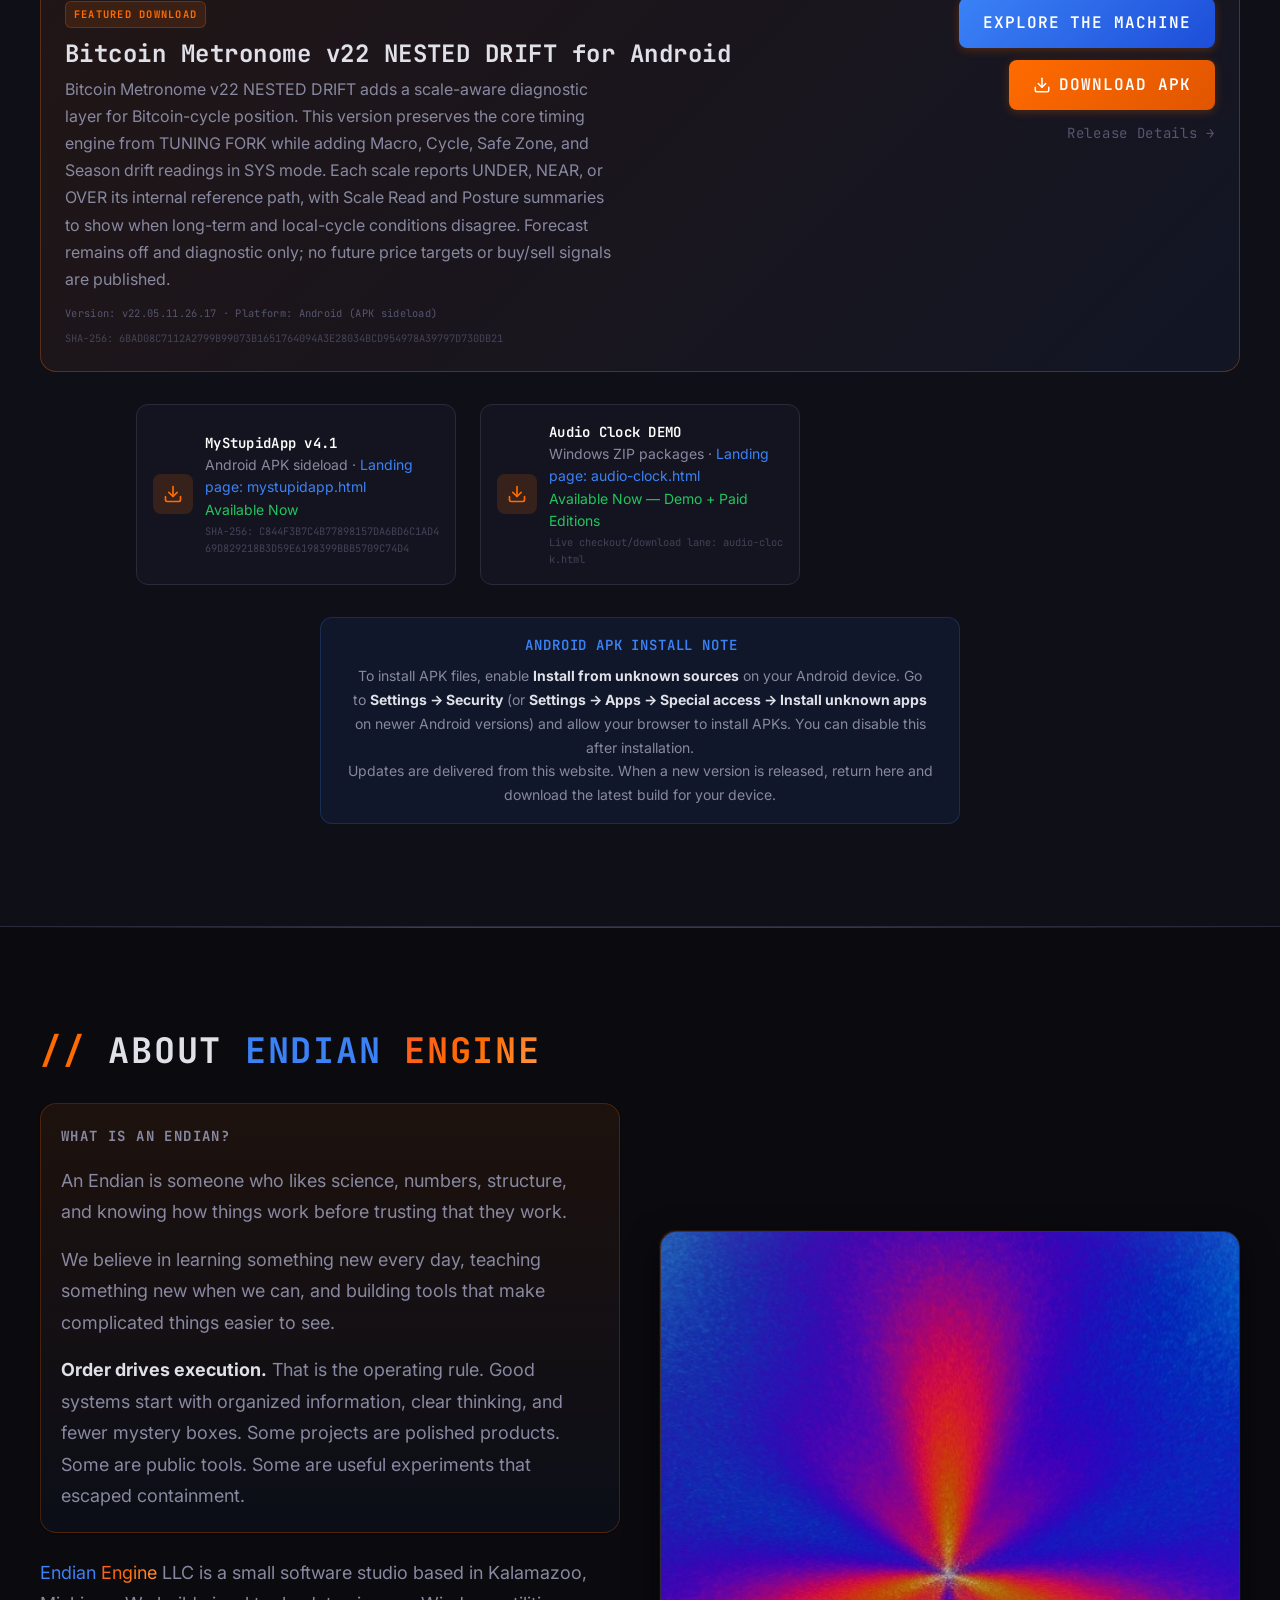
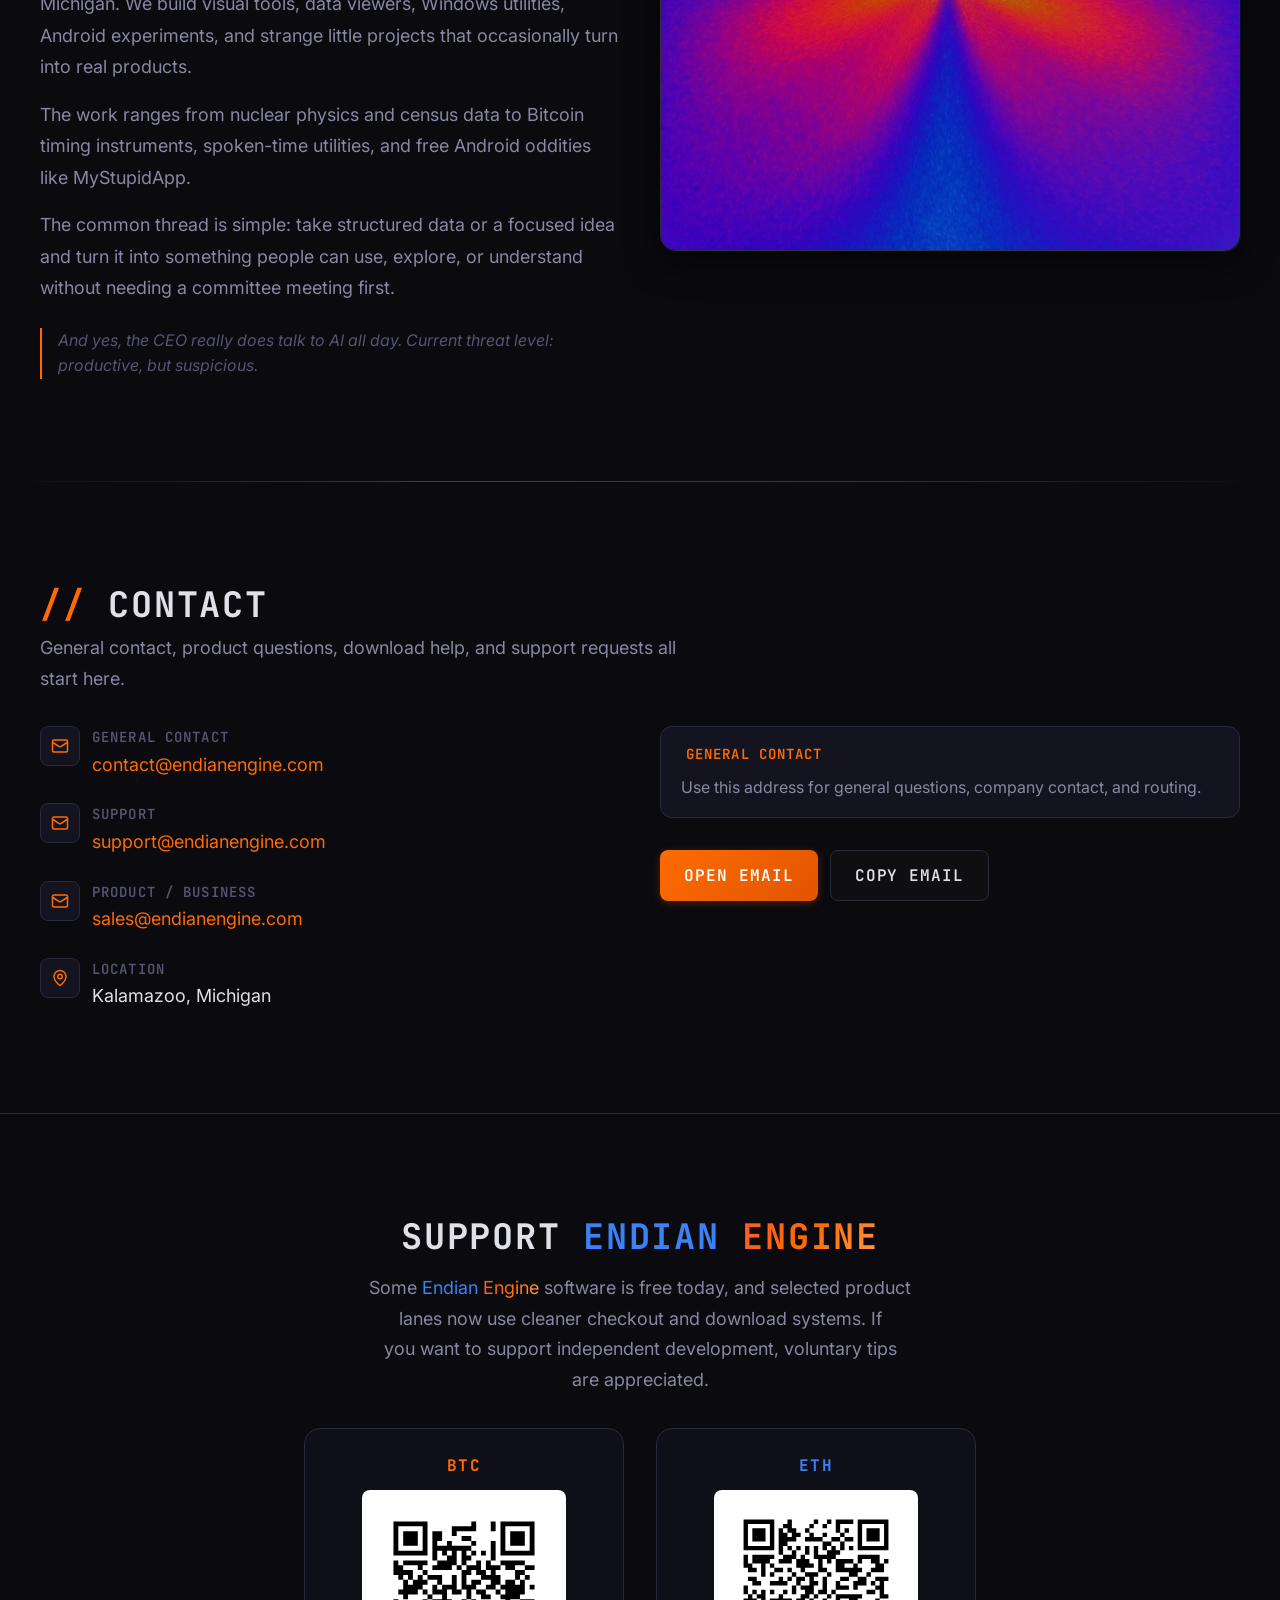
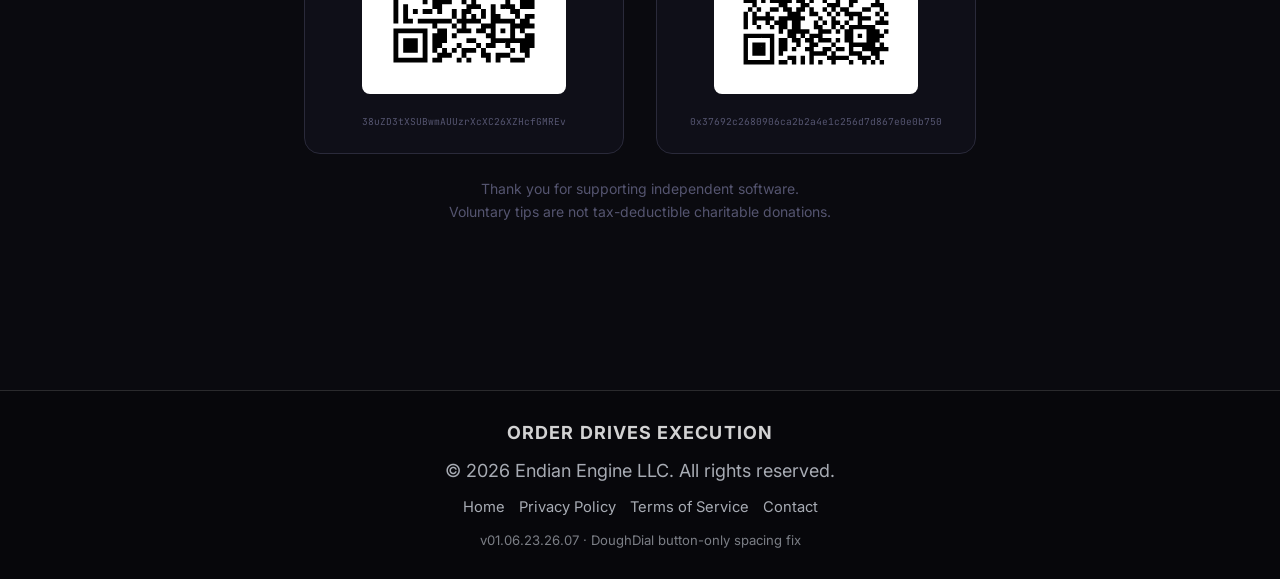
==== commit e0d9a564: "Move only DoughDial homepage button" ====
--- a/index.html
+++ b/index.html
@@ -1636,60 +1636,27 @@
 </style>
 
 <style id="ee-doughdial-homepage-layout-fix">
-  /* v01.06.23.26.06: move Open DoughDial button lower inside card */
+  /* v01.06.23.26.07: leave DoughDial text alone; move only Open DoughDial button */
   img[src$="DoughDial_2.png"] {
-    display: block !important;
-    width: 100% !important;
-    height: auto !important;
-    max-height: 240px !important;
     object-fit: contain !important;
-    object-position: center bottom !important;
+    object-position: center center !important;
     background: radial-gradient(circle at center, rgba(255,255,255,.08), rgba(0,0,0,.20)) !important;
     padding: 8px !important;
     box-sizing: border-box !important;
-    margin: 0 !important;
-  }
-
-  .ee-doughdial-image-wrap {
-    height: auto !important;
-    min-height: 0 !important;
-    max-height: none !important;
-    margin: 0 0 8px 0 !important;
-    padding: 0 !important;
-    line-height: 0 !important;
-    display: block !important;
-    overflow: visible !important;
-  }
-
-  .ee-doughdial-title-block {
-    margin-top: 0 !important;
-    padding-top: 0 !important;
-  }
-
-  .ee-doughdial-title-block h1,
-  .ee-doughdial-title-block h2,
-  .ee-doughdial-title-block h3,
-  .ee-doughdial-title-block .title,
-  .ee-doughdial-title-block p {
-    margin-top: 0 !important;
-  }
-
-  .ee-doughdial-product-card {
-    display: flex !important;
-    flex-direction: column !important;
-    height: 100% !important;
-  }
-
-  .ee-doughdial-button-lower {
+  }
+
+  a.ee-doughdial-button-only {
+    display: inline-flex !important;
     margin-top: 96px !important;
-    margin-bottom: 28px !important;
-    padding-top: 0 !important;
+    margin-bottom: 24px !important;
+    position: relative !important;
+    z-index: 2 !important;
   }
 
   @media (max-width: 900px) {
-    .ee-doughdial-button-lower {
+    a.ee-doughdial-button-only {
       margin-top: 48px !important;
-      margin-bottom: 24px !important;
+      margin-bottom: 20px !important;
     }
   }
 </style>
@@ -1853,7 +1820,7 @@
 <!-- DoughDial -->
       <article class="product-card reveal">
         <a class="product-card-image" href="./doughdial.html" style="display:block;text-decoration:none;">
-          <img src="./././././assets/DoughDial_2.png" alt="DoughDial flour-spectrum recipe calculator preview" loading="lazy">
+          <img src="././././././assets/DoughDial_2.png" alt="DoughDial flour-spectrum recipe calculator preview" loading="lazy">
         </a>
         <div class="product-card-body">
           <div class="product-card-header">
@@ -2153,7 +2120,7 @@
       <a href="./terms.html" style="color:inherit; text-decoration:none;">Terms of Service</a>
       <a href="mailto:contact@endianengine.com" style="color:inherit; text-decoration:none;">Contact</a>
     </nav>
-    <div style="font-size:.82rem; color:rgba(230,235,245,.52);">v01.06.23.26.06 · DoughDial button lower spacing</div>
+    <div style="font-size:.82rem; color:rgba(230,235,245,.52);">v01.06.23.26.07 · DoughDial button-only spacing fix</div>
   </div>
 </footer>
 
@@ -2711,57 +2678,14 @@
   }
 
   ready(function () {
-    const doughImg = document.querySelector('img[src$="DoughDial_2.png"]');
-    if (!doughImg) return;
-
-    const allDoughLinks = Array.from(document.querySelectorAll('a[href*="doughdial"]'));
-    const doughButton =
-      allDoughLinks.find(a => /open\s+doughdial/i.test(a.textContent)) ||
-      allDoughLinks[allDoughLinks.length - 1];
-
-    if (!doughButton) return;
-
-    function findDoughCard(img, button) {
-      let node = img;
-      while (node && node !== document.body) {
-        if (
-          node.querySelector &&
-          node.querySelector('img[src$="DoughDial_2.png"]') &&
-          node.querySelector('a[href*="doughdial"]')
-        ) {
-          return node;
-        }
-        node = node.parentElement;
-      }
-      return button.closest("article, section, .card, .product-card, .feature-card, .tile, .panel");
-    }
-
-    function directChildUnder(card, target) {
-      if (!card || !target) return null;
-      let node = target;
-      while (node && node.parentElement && node.parentElement !== card) {
-        node = node.parentElement;
-      }
-      return node && node.parentElement === card ? node : target;
-    }
-
-    const doughCard = findDoughCard(doughImg, doughButton);
-    if (doughCard) doughCard.classList.add("ee-doughdial-product-card");
-
-    const imageWrap = doughImg.parentElement;
-    if (imageWrap) imageWrap.classList.add("ee-doughdial-image-wrap");
-
-    if (doughCard) {
-      const headings = Array.from(doughCard.querySelectorAll("h1,h2,h3,.title,.product-title"));
-      const title = headings.find(h => doughImg.compareDocumentPosition(h) & Node.DOCUMENT_POSITION_FOLLOWING);
-      if (title) {
-        const titleBlock = title.closest("div, header, section, article") || title;
-        titleBlock.classList.add("ee-doughdial-title-block");
-      }
-    }
-
-    const buttonBlock = directChildUnder(doughCard, doughButton);
-    if (buttonBlock) buttonBlock.classList.add("ee-doughdial-button-lower");
+    const links = Array.from(document.querySelectorAll('a[href*="doughdial"]'));
+    const openDoughDial = links.find(a => /open\s+doughdial/i.test(a.textContent));
+
+    if (!openDoughDial) return;
+
+    // IMPORTANT: class goes on the actual Open DoughDial anchor only.
+    // Do not class the card, text wrapper, image wrapper, or parent block.
+    openDoughDial.classList.add("ee-doughdial-button-only");
   });
 })();
 </script>
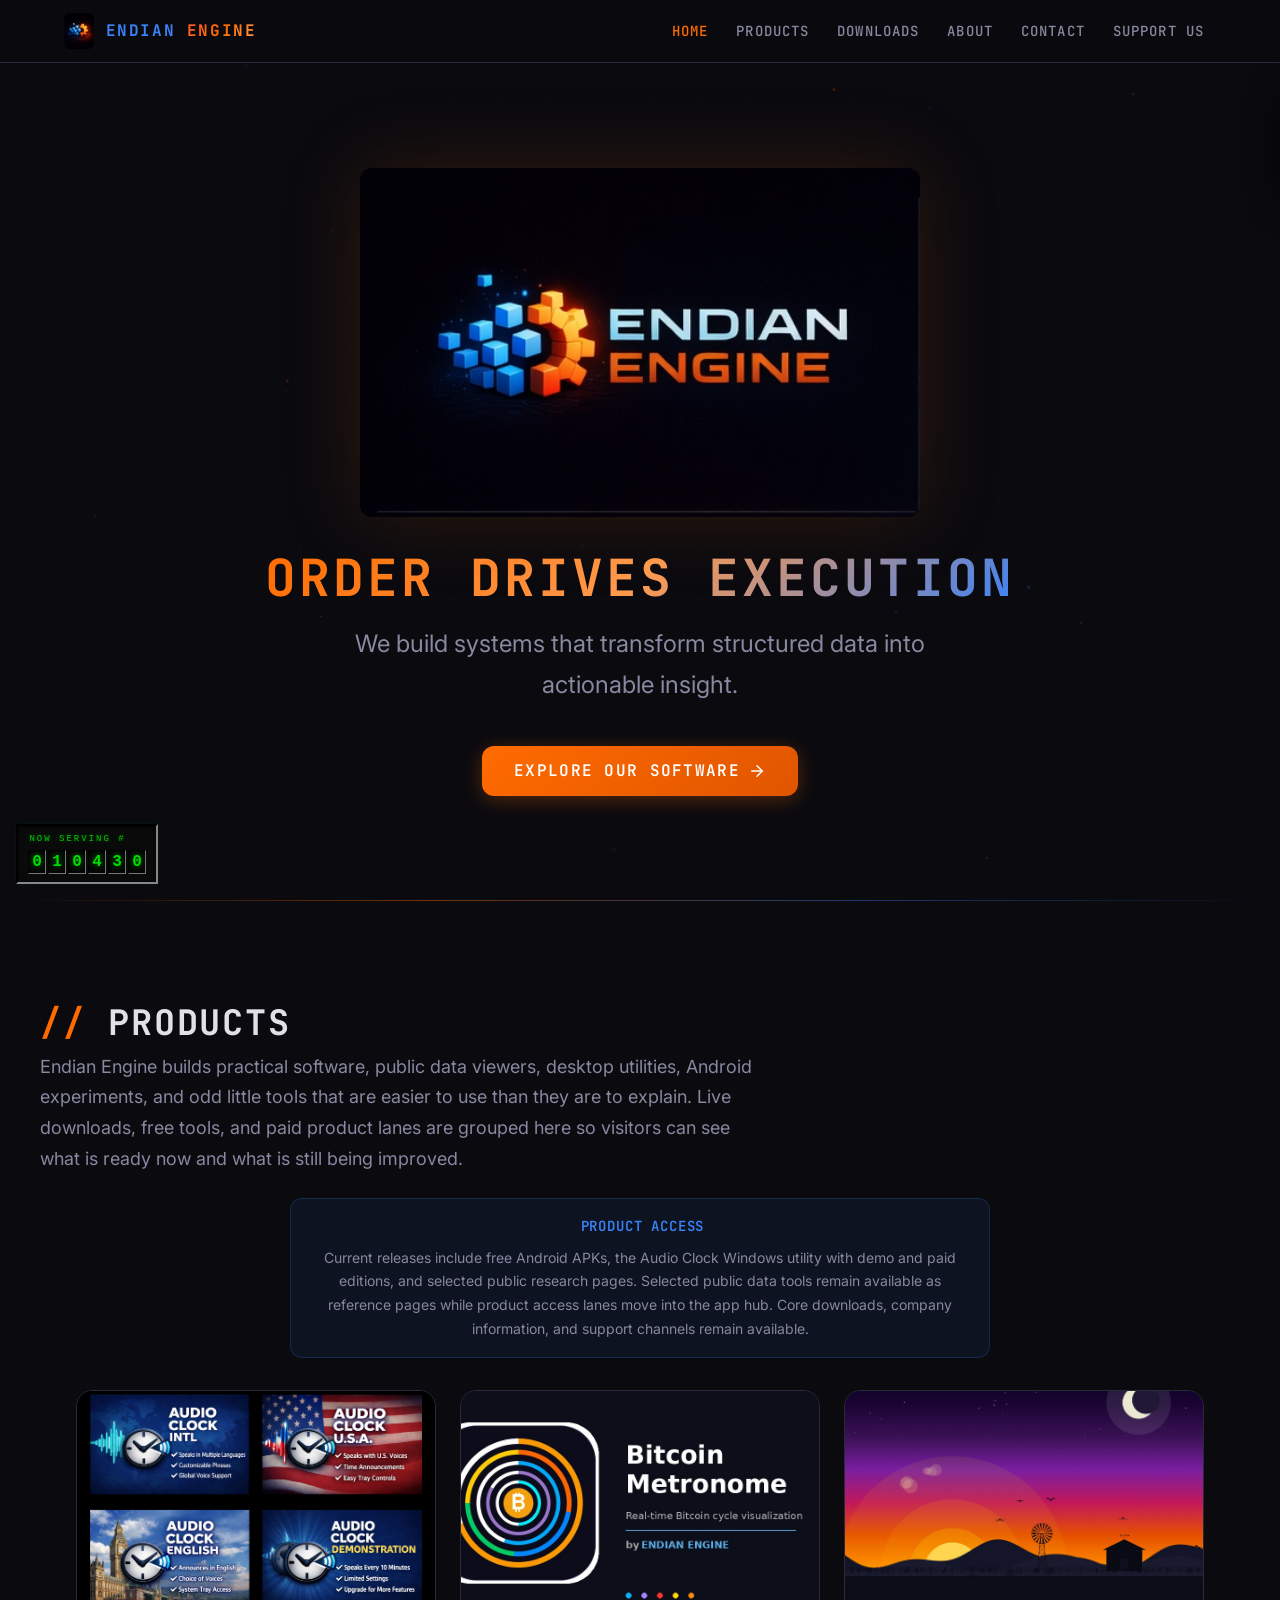
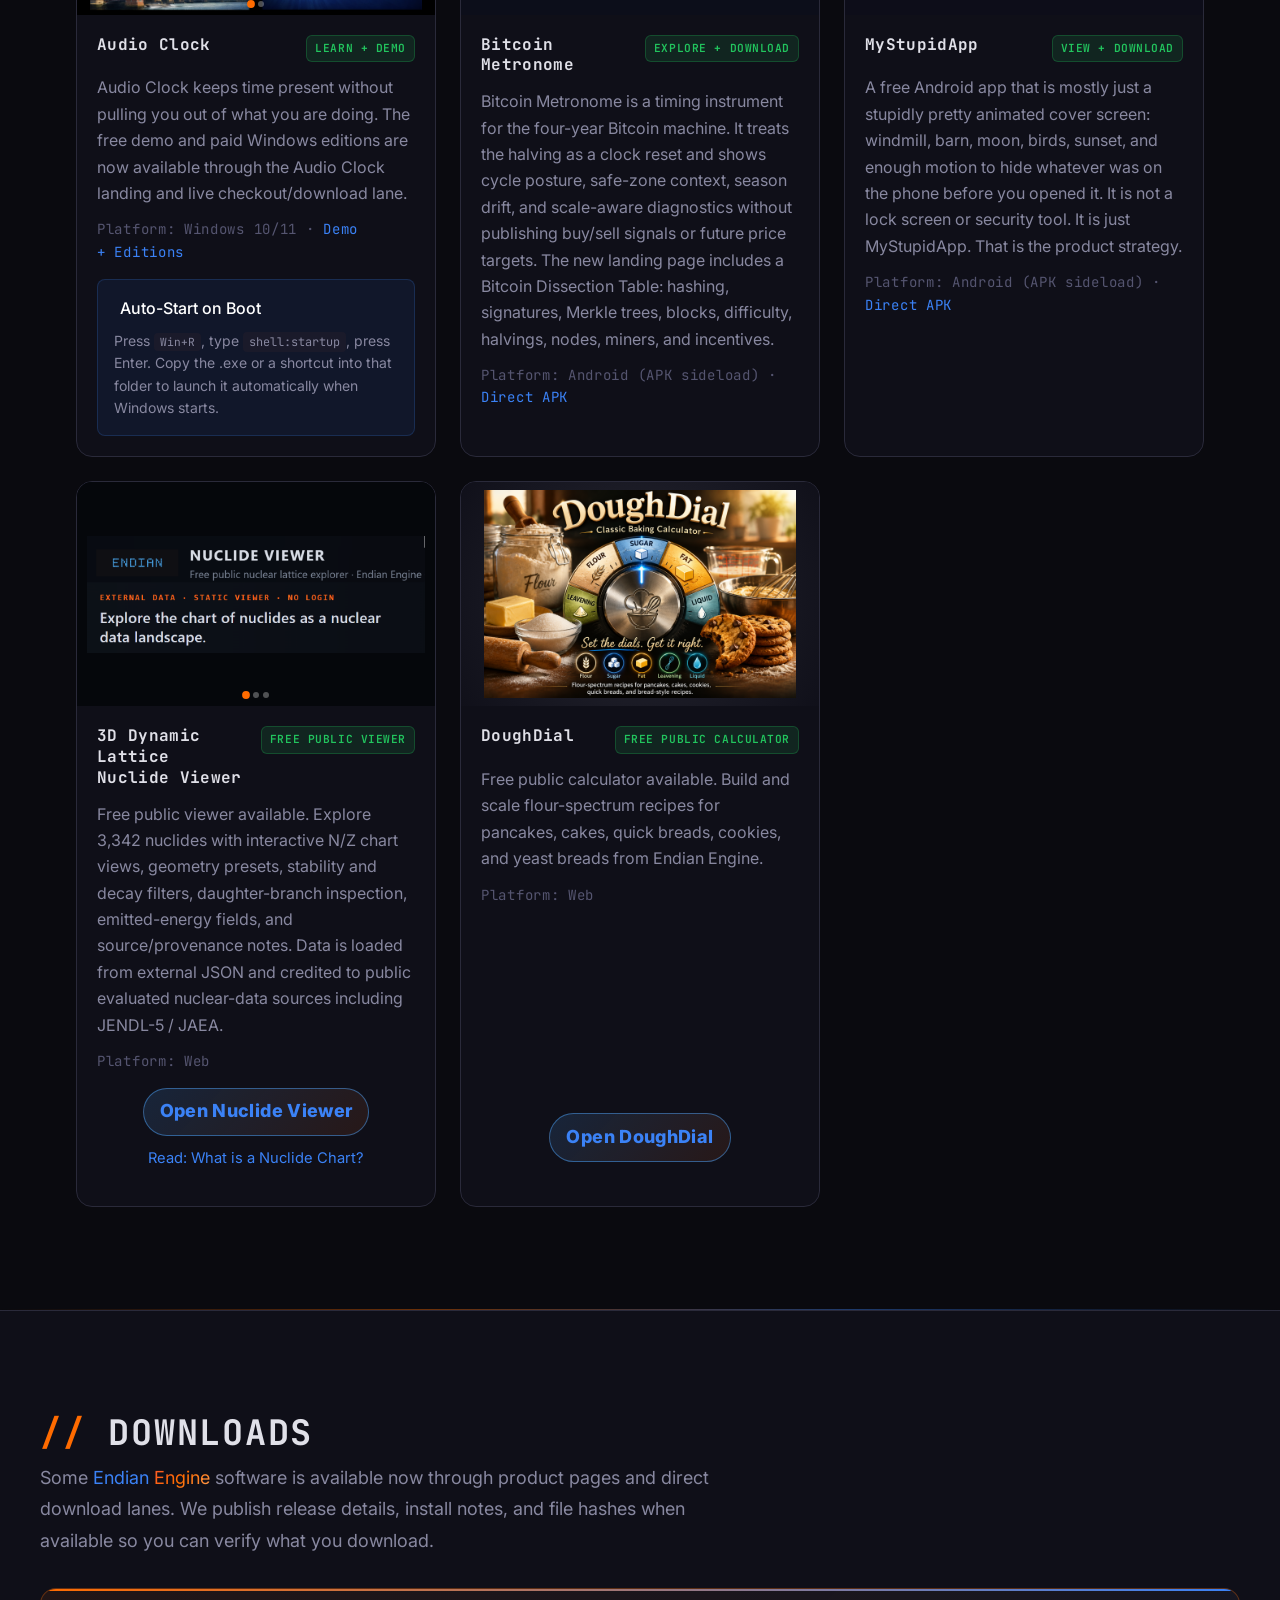
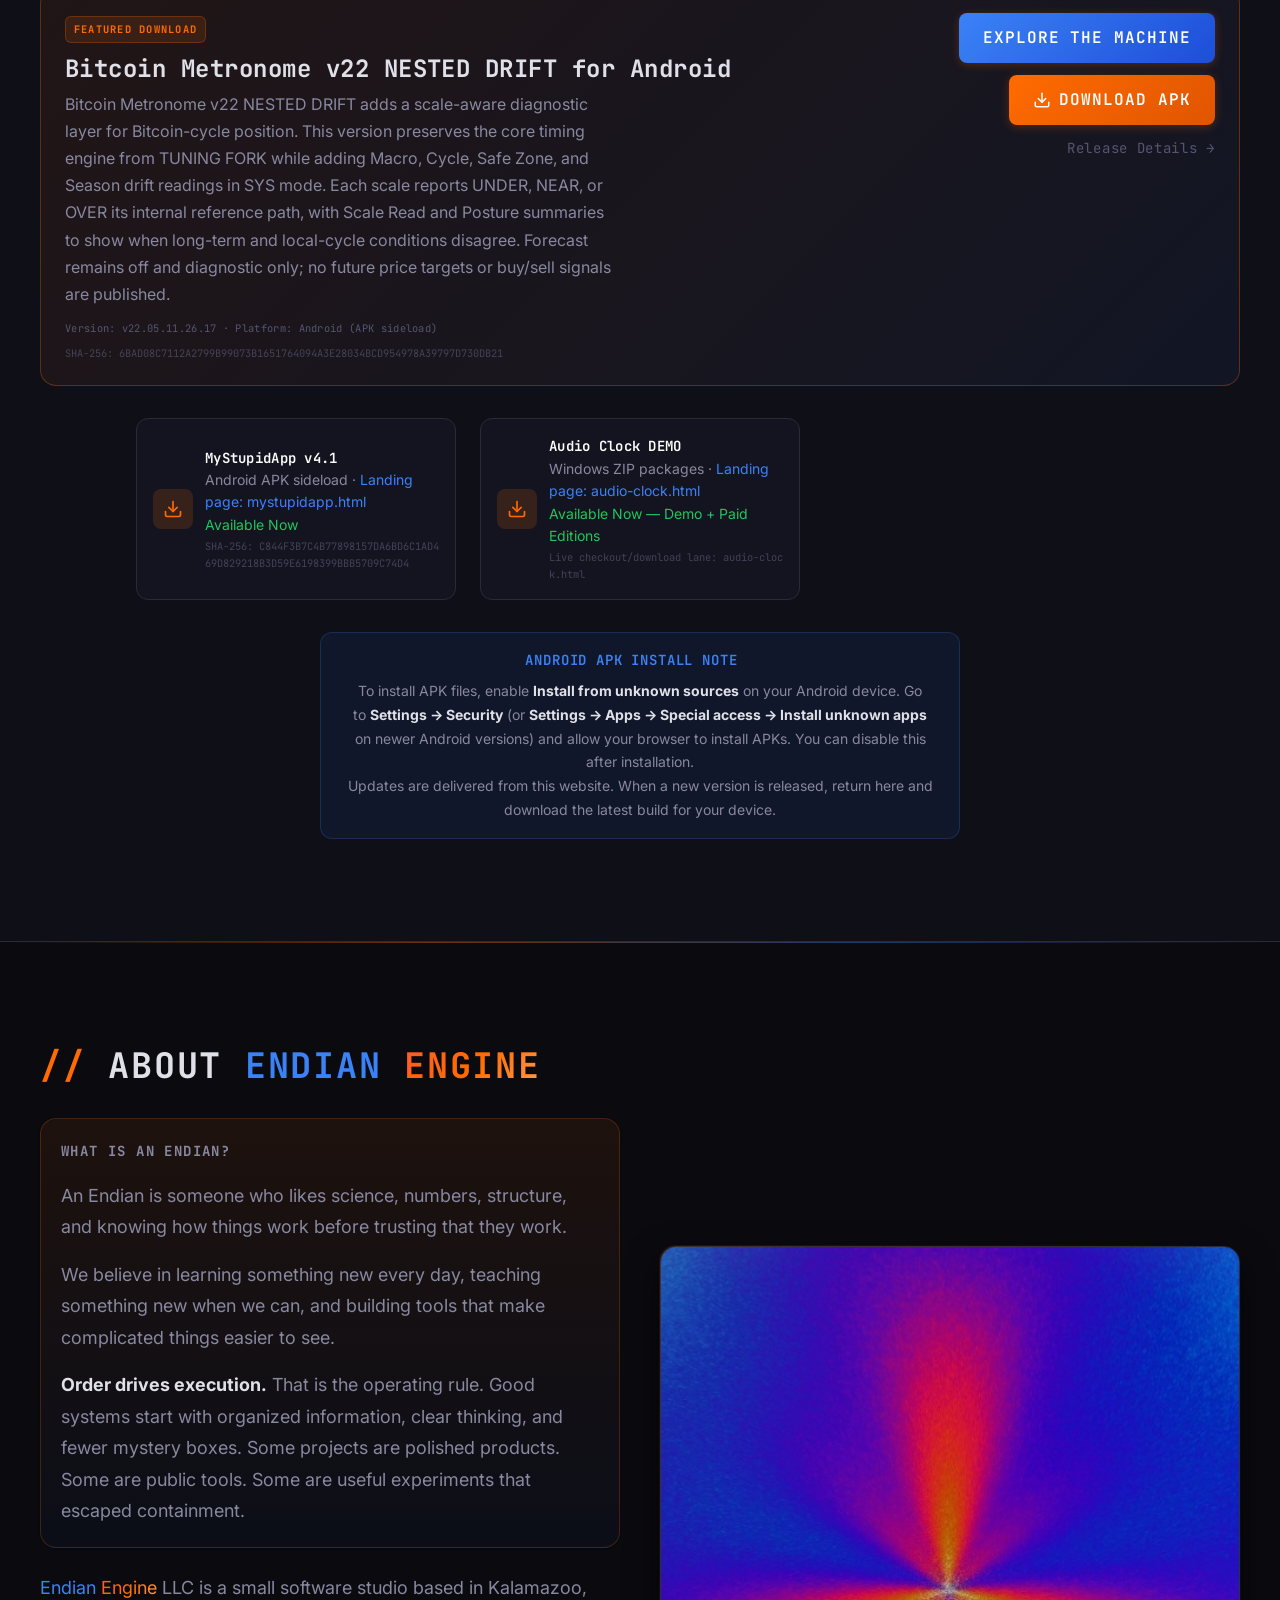
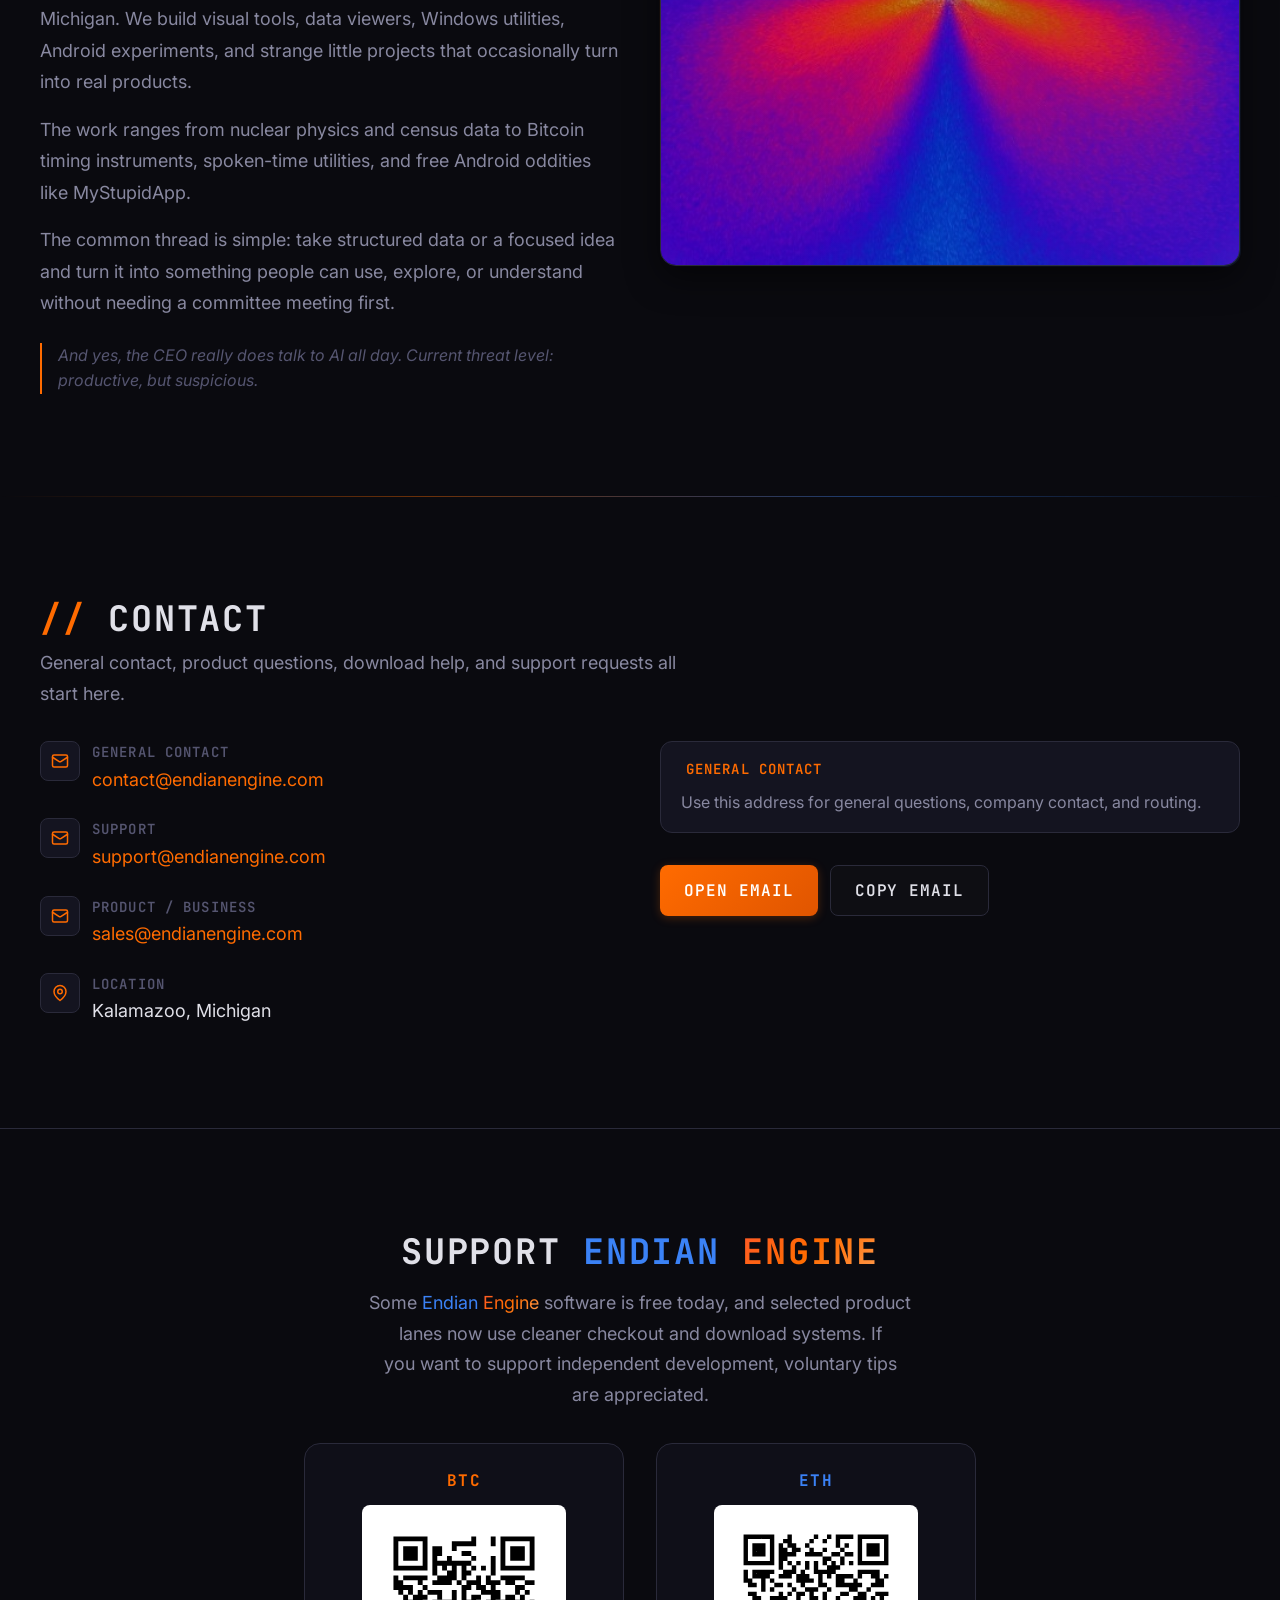
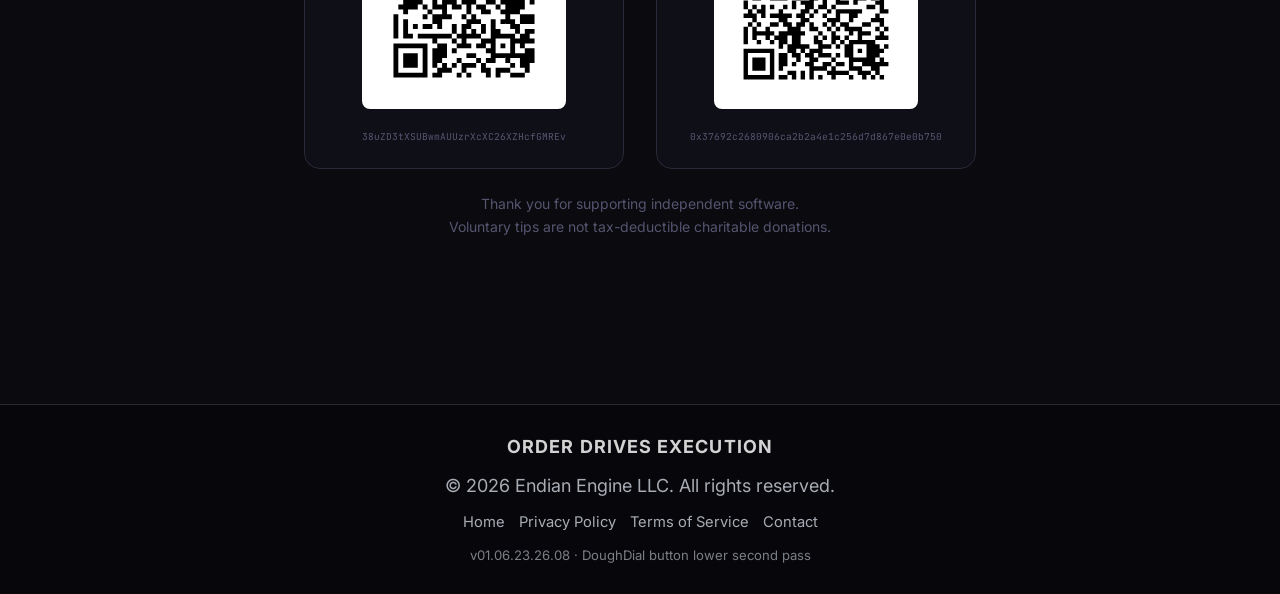
==== commit 6ecb75e5: "Move DoughDial homepage button lower again" ====
--- a/index.html
+++ b/index.html
@@ -1636,7 +1636,7 @@
 </style>
 
 <style id="ee-doughdial-homepage-layout-fix">
-  /* v01.06.23.26.07: leave DoughDial text alone; move only Open DoughDial button */
+  /* v01.06.23.26.08: move only Open DoughDial button lower, second pass */
   img[src$="DoughDial_2.png"] {
     object-fit: contain !important;
     object-position: center center !important;
@@ -1647,7 +1647,7 @@
 
   a.ee-doughdial-button-only {
     display: inline-flex !important;
-    margin-top: 96px !important;
+    margin-top: 192px !important;
     margin-bottom: 24px !important;
     position: relative !important;
     z-index: 2 !important;
@@ -1655,7 +1655,7 @@
 
   @media (max-width: 900px) {
     a.ee-doughdial-button-only {
-      margin-top: 48px !important;
+      margin-top: 96px !important;
       margin-bottom: 20px !important;
     }
   }
@@ -1820,7 +1820,7 @@
 <!-- DoughDial -->
       <article class="product-card reveal">
         <a class="product-card-image" href="./doughdial.html" style="display:block;text-decoration:none;">
-          <img src="././././././assets/DoughDial_2.png" alt="DoughDial flour-spectrum recipe calculator preview" loading="lazy">
+          <img src="./././././././assets/DoughDial_2.png" alt="DoughDial flour-spectrum recipe calculator preview" loading="lazy">
         </a>
         <div class="product-card-body">
           <div class="product-card-header">
@@ -2120,7 +2120,7 @@
       <a href="./terms.html" style="color:inherit; text-decoration:none;">Terms of Service</a>
       <a href="mailto:contact@endianengine.com" style="color:inherit; text-decoration:none;">Contact</a>
     </nav>
-    <div style="font-size:.82rem; color:rgba(230,235,245,.52);">v01.06.23.26.07 · DoughDial button-only spacing fix</div>
+    <div style="font-size:.82rem; color:rgba(230,235,245,.52);">v01.06.23.26.08 · DoughDial button lower second pass</div>
   </div>
 </footer>
 
@@ -2683,8 +2683,7 @@
 
     if (!openDoughDial) return;
 
-    // IMPORTANT: class goes on the actual Open DoughDial anchor only.
-    // Do not class the card, text wrapper, image wrapper, or parent block.
+    // Class only the actual Open DoughDial anchor. Do not move text/card/image wrappers.
     openDoughDial.classList.add("ee-doughdial-button-only");
   });
 })();
